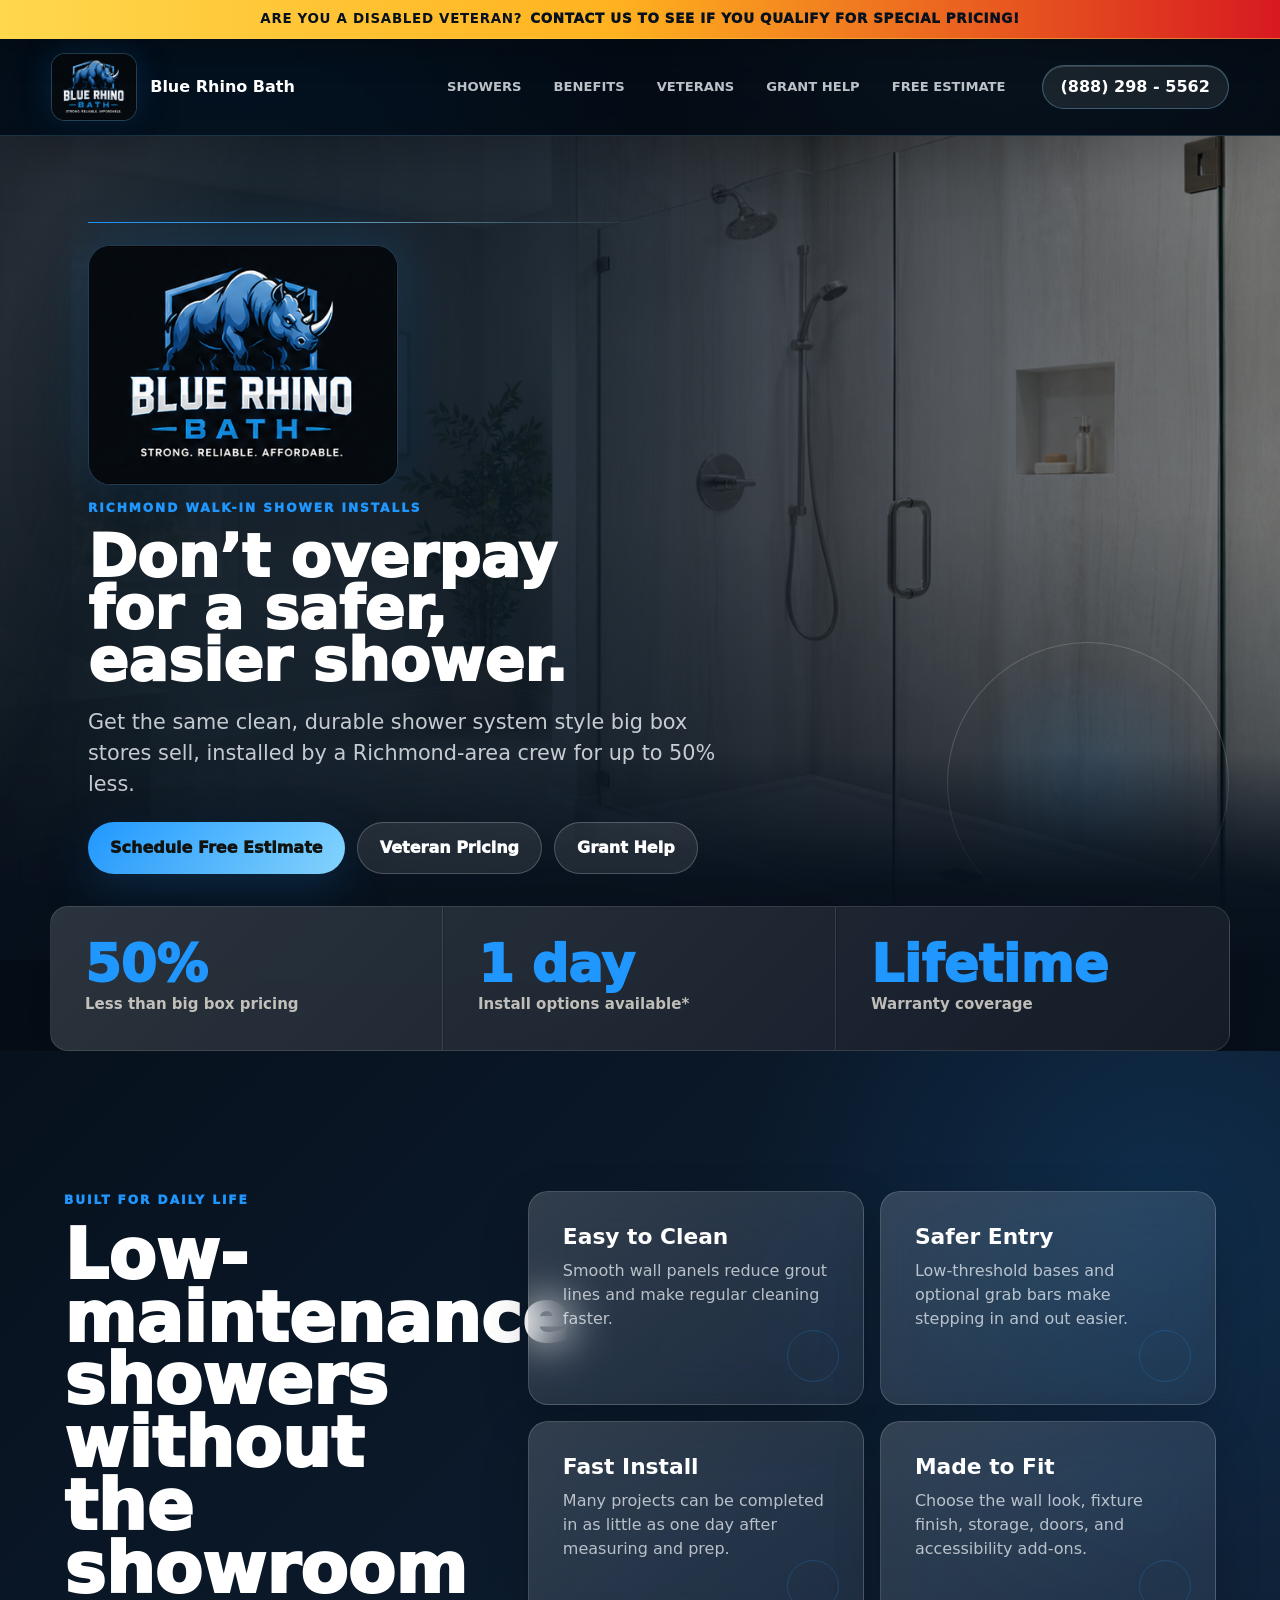
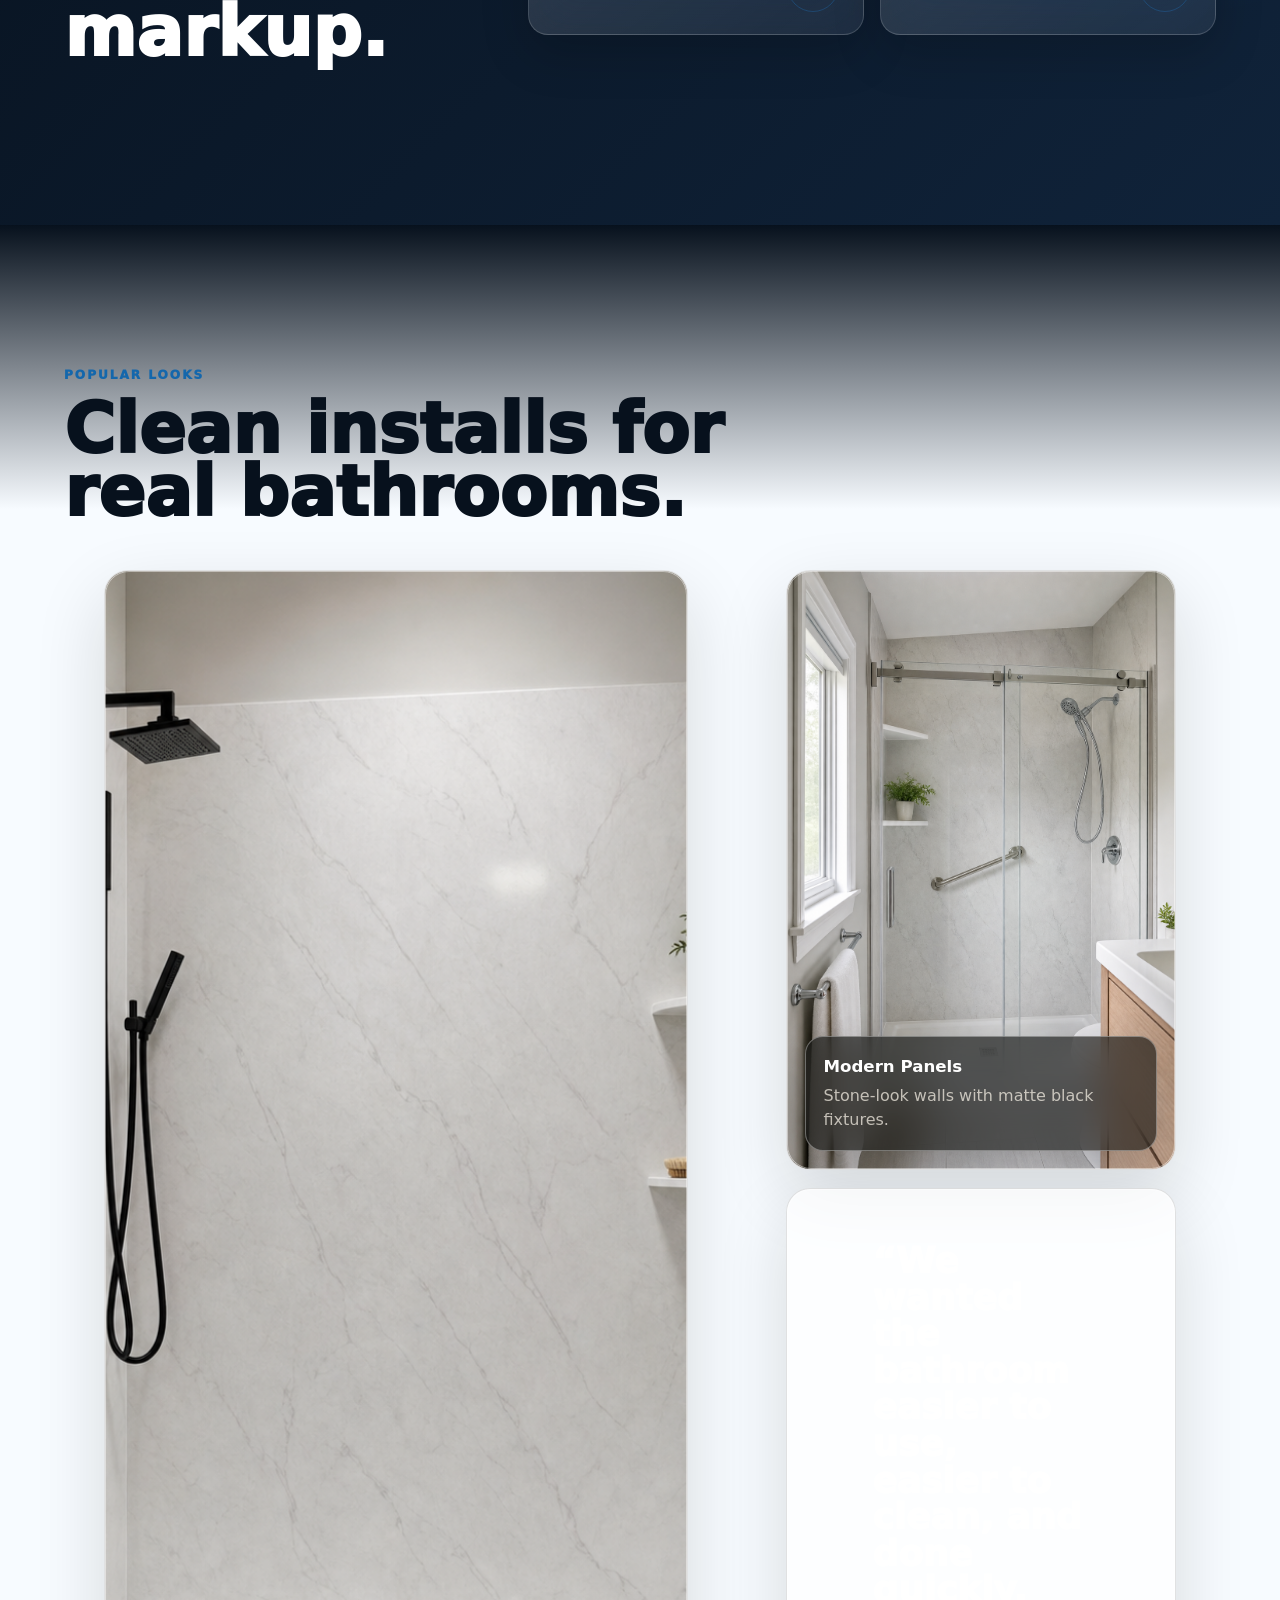
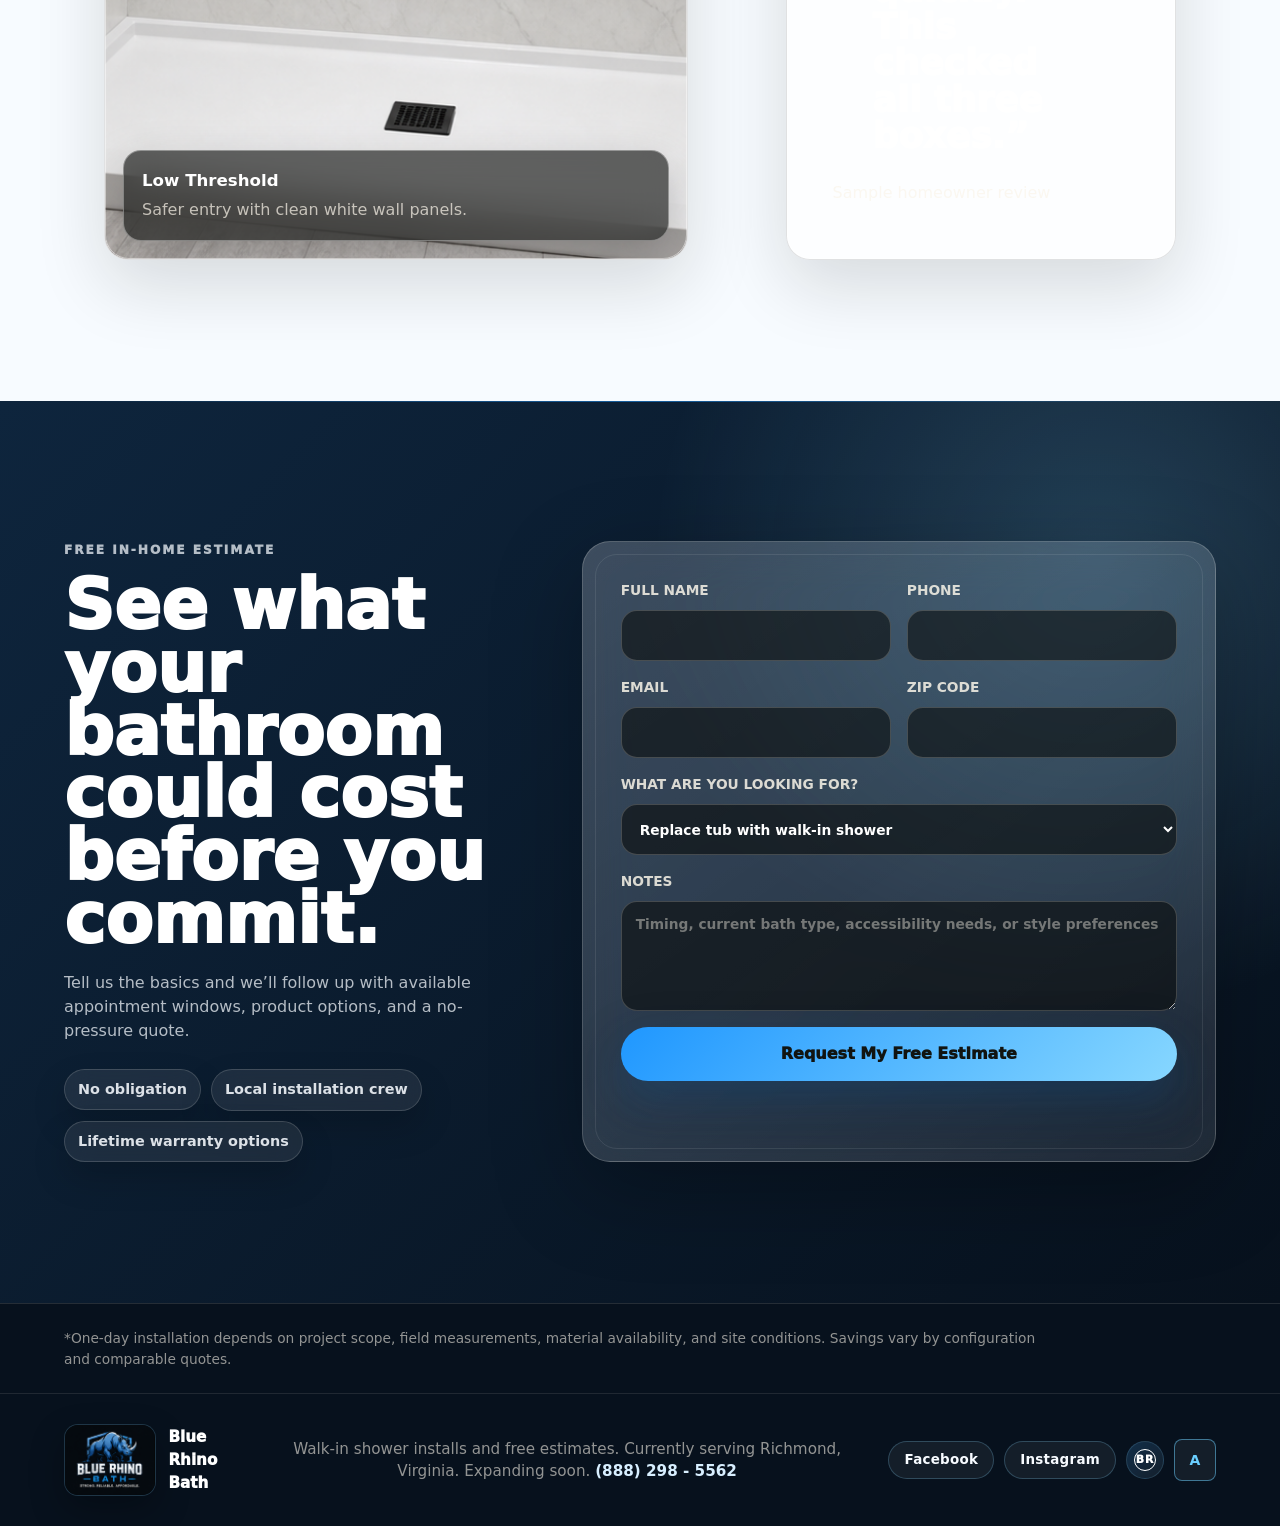
==== index.html @ 41530c02 "Add separate Blue Rhino admin portal entry" ====
<!doctype html>
<html lang="en">
  <head>
    <meta charset="utf-8">
    <meta name="viewport" content="width=device-width, initial-scale=1">
    <title>Richmond VA Walk-In Shower Installs | Blue Rhino Bath</title>
    <meta
      name="description"
      content="Blue Rhino Bath provides walk-in shower installation in Richmond, Virginia with easy-clean acrylic systems, safer entry options, and free in-home estimates."
    >
    <link rel="canonical" href="https://bluerhinobath.com/">
    <meta property="og:site_name" content="Blue Rhino Bath">
    <meta property="og:type" content="website">
    <meta property="og:url" content="https://bluerhinobath.com/">
    <meta property="og:title" content="Richmond VA Walk-In Shower Installs | Blue Rhino Bath">
    <meta property="og:description" content="Walk-in shower installs without the big box markup. Currently serving Richmond, Virginia. Expanding soon.">
    <meta property="og:image" content="https://bluerhinobath.com/assets/social-share.png">
    <meta property="og:image:width" content="1200">
    <meta property="og:image:height" content="630">
    <meta name="twitter:card" content="summary_large_image">
    <meta name="twitter:title" content="Richmond VA Walk-In Shower Installs | Blue Rhino Bath">
    <meta name="twitter:description" content="Walk-in shower installs without the big box markup. Currently serving Richmond, Virginia. Expanding soon.">
    <meta name="twitter:image" content="https://bluerhinobath.com/assets/social-share.png">
    <link rel="image_src" href="https://bluerhinobath.com/assets/social-share.png">
    <link rel="icon" href="assets/blue-rhino-icon-transparent.png" type="image/png">
    <link rel="stylesheet" href="styles.css?v=20260709-2">
    <script type="application/ld+json">
      {
        "@context": "https://schema.org",
        "@type": "HomeAndConstructionBusiness",
        "@id": "https://bluerhinobath.com/#business",
        "name": "Blue Rhino Bath",
        "url": "https://bluerhinobath.com/",
        "image": "https://bluerhinobath.com/assets/social-share.png",
        "logo": "https://bluerhinobath.com/assets/blue-rhino-logo-dark.png",
        "telephone": "+1-888-298-5562",
        "email": "robert@bluerhinobath.com",
        "description": "Walk-in shower installation and acrylic shower remodeling in Richmond, Virginia.",
        "areaServed": [
          {
            "@type": "City",
            "name": "Richmond",
            "addressRegion": "VA",
            "addressCountry": "US"
          },
          {
            "@type": "State",
            "name": "Virginia",
            "addressCountry": "US"
          }
        ],
        "serviceType": [
          "Walk-in shower installation",
          "Acrylic shower replacement",
          "Tub-to-shower conversion",
          "Bathroom accessibility upgrades"
        ],
        "sameAs": [
          "https://www.facebook.com/bluerhinobath",
          "https://www.instagram.com/bluerhinobath/"
        ]
      }
    </script>
  </head>
  <body>
    <div class="top-ticker" aria-label="Veteran special pricing notice">
      <a href="veterans.html">
        <strong>Are you a disabled veteran?</strong> <span>Contact us to see if you qualify for special pricing!</span>
      </a>
    </div>

    <header class="site-header">
      <a class="brand" href="#top" aria-label="Blue Rhino Bath home">
        <img class="brand-logo" src="assets/blue-rhino-logo-dark.png" alt="">
        <span>Blue Rhino Bath</span>
      </a>
      <nav class="main-nav" aria-label="Primary navigation">
        <a href="#work">Showers</a>
        <a href="#benefits">Benefits</a>
        <a href="veterans.html">Veterans</a>
        <a href="assistance.html">Grant Help</a>
        <a href="#estimate">Free Estimate</a>
      </nav>
      <a class="header-phone" href="tel:+18882985562">(888) 298 - 5562</a>
    </header>

    <main id="top">
      <section class="hero" aria-label="Walk-in shower installation">
        <img
          class="hero-image"
          src="assets/hero-shower.png"
          alt="Bright bathroom with a newly installed walk-in shower"
        >
        <div class="hero-overlay"></div>
        <div class="hero-sheen" aria-hidden="true"></div>
        <div class="hero-content">
          <img class="hero-logo" src="assets/blue-rhino-logo-dark.png" alt="Blue Rhino Bath">
          <p class="eyebrow hero-kicker">Richmond walk-in shower installs</p>
          <h1 class="hero-title">Don’t overpay for a safer, easier shower.</h1>
          <p class="hero-copy hero-text">
            Get the same clean, durable shower system style big box stores sell, installed by a Richmond-area crew for up to 50% less.
          </p>
          <div class="hero-actions hero-ctas">
            <a class="button primary" href="#estimate">Schedule Free Estimate</a>
            <a class="button secondary" href="veterans.html">Veteran Pricing</a>
            <a class="button secondary" href="assistance.html">Grant Help</a>
          </div>
        </div>
      </section>

      <section class="proof-band" aria-label="Key offer">
        <div class="proof-item reveal">
          <span class="proof-value">50%</span>
          <span class="proof-label">Less than big box pricing</span>
        </div>
        <div class="proof-item reveal">
          <span class="proof-value">1 day</span>
          <span class="proof-label">Install options available*</span>
        </div>
        <div class="proof-item reveal">
          <span class="proof-value">Lifetime</span>
          <span class="proof-label">Warranty coverage</span>
        </div>
      </section>

      <section class="section split" id="benefits">
        <div class="reveal">
          <p class="eyebrow">Built for daily life</p>
          <h2>Low-maintenance showers without the showroom markup.</h2>
        </div>
        <div class="benefit-grid" aria-label="Benefits">
          <article class="reveal">
            <h3>Easy to Clean</h3>
            <p>Smooth wall panels reduce grout lines and make regular cleaning faster.</p>
          </article>
          <article class="reveal">
            <h3>Safer Entry</h3>
            <p>Low-threshold bases and optional grab bars make stepping in and out easier.</p>
          </article>
          <article class="reveal">
            <h3>Fast Install</h3>
            <p>Many projects can be completed in as little as one day after measuring and prep.</p>
          </article>
          <article class="reveal">
            <h3>Made to Fit</h3>
            <p>Choose the wall look, fixture finish, storage, doors, and accessibility add-ons.</p>
          </article>
        </div>
      </section>

      <section class="section" id="work">
        <div class="section-heading reveal">
          <p class="eyebrow">Popular looks</p>
          <h2>Clean installs for real bathrooms.</h2>
        </div>
        <div class="gallery">
          <figure class="reveal">
            <img src="assets/gallery-low-threshold.png" alt="Walk-in shower with low threshold and grab bar">
            <figcaption>
              <strong>Low Threshold</strong>
              Safer entry with clean white wall panels.
            </figcaption>
          </figure>
          <figure class="reveal">
            <img src="assets/gallery-modern-panels.png" alt="Modern walk-in shower with black fixtures and shelves">
            <figcaption>
              <strong>Modern Panels</strong>
              Stone-look walls with matte black fixtures.
            </figcaption>
          </figure>
          <figure class="quote-panel reveal">
            <blockquote>
              “We wanted the bathroom easier to use, easier to clean, and done quickly. This checked all three boxes.”
            </blockquote>
            <cite>Sample homeowner review</cite>
          </figure>
        </div>
      </section>

      <section class="estimate-section" id="estimate">
        <div class="estimate-copy reveal">
          <p class="eyebrow">Free in-home estimate</p>
          <h2>See what your bathroom could cost before you commit.</h2>
          <p>
            Tell us the basics and we’ll follow up with available appointment windows, product options, and a no-pressure quote.
          </p>
          <ul class="check-list">
            <li>No obligation</li>
            <li>Local installation crew</li>
            <li>Lifetime warranty options</li>
          </ul>
        </div>

        <form class="estimate-form reveal" id="estimate-form" action="https://formsubmit.co/robert@bluerhinobath.com" method="POST">
          <input type="hidden" name="_subject" value="Blue Rhino Bath general estimate lead">
          <input type="hidden" name="_template" value="table">
          <input type="hidden" name="_captcha" value="false">
          <input type="hidden" name="_next" value="https://bluerhinobath.com/thanks.html">
          <input type="text" name="_honey" tabindex="-1" autocomplete="off" class="honeypot">
          <input type="hidden" name="Lead source" value="Homepage estimate form">
          <label>
            Full name
            <input name="name" autocomplete="name" required>
          </label>
          <label>
            Phone
            <input name="phone" type="tel" autocomplete="tel" required>
          </label>
          <label>
            Email
            <input name="email" type="email" autocomplete="email" required>
          </label>
          <label>
            ZIP code
            <input name="zip" inputmode="numeric" autocomplete="postal-code" required>
          </label>
          <label class="full">
            What are you looking for?
            <select name="project">
              <option>Replace tub with walk-in shower</option>
              <option>Replace existing shower</option>
              <option>Accessibility upgrade</option>
              <option>Not sure yet</option>
            </select>
          </label>
          <label class="full">
            Notes
            <textarea name="notes" rows="4" placeholder="Timing, current bath type, accessibility needs, or style preferences"></textarea>
          </label>
          <button class="button primary full" type="submit">Request My Free Estimate</button>
          <p class="form-status" id="form-status" role="status" aria-live="polite"></p>
        </form>
      </section>

      <section class="fine-print">
        <p>
          *One-day installation depends on project scope, field measurements, material availability, and site conditions.
          Savings vary by configuration and comparable quotes.
        </p>
      </section>
    </main>

    <footer class="site-footer">
      <span class="footer-brand">
        <img class="footer-logo" src="assets/blue-rhino-logo-dark.png" alt="">
        Blue Rhino Bath
      </span>
      <span class="footer-details">Walk-in shower installs and free estimates. Currently serving Richmond, Virginia. Expanding soon. <a href="tel:+18882985562">(888) 298 - 5562</a></span>
      <span class="footer-social">
        <a href="https://www.facebook.com/bluerhinobath" target="_blank" rel="noopener">Facebook</a>
        <a href="https://www.instagram.com/bluerhinobath/" target="_blank" rel="noopener">Instagram</a>
        <a class="rep-portal-link" href="https://crm.bluerhinobath.com" aria-label="Sales rep portal">
          <span aria-hidden="true">BR</span>
        </a>
        <a class="admin-portal-link" href="https://crm.bluerhinobath.com/?view=admin" aria-label="Admin dashboard" title="Admin dashboard">A</a>
      </span>
    </footer>

    <script src="script.js"></script>
  </body>
</html>
---- styles.css ----
:root {
  --ink: #0a1a2b;
  --ink-dark: #07111d;
  --muted: #587086;
  --muted-dark: #587086;
  --paper: #f7fbff;
  --obsidian: #07111d;
  --graphite: #10233a;
  --glass: rgba(255, 255, 255, 0.08);
  --glass-strong: rgba(255, 255, 255, 0.14);
  --line: rgba(255, 255, 255, 0.16);
  --line-dark: rgba(18, 19, 17, 0.12);
  --chrome: #d8d1bf;
  --steel: #9fb4c5;
  --acid: #1f97ff;
  --aqua: #87d7ff;
  --shadow: 0 28px 90px rgba(0, 0, 0, 0.28);
  --shadow-hover: 0 36px 110px rgba(0, 0, 0, 0.42);
  --ease: cubic-bezier(0.22, 1, 0.36, 1);
}

* {
  box-sizing: border-box;
}

html {
  scroll-behavior: smooth;
}

body {
  margin: 0;
  background:
    radial-gradient(circle at 18% 6%, rgba(31, 151, 255, 0.26), transparent 29rem),
    radial-gradient(circle at 78% 0%, rgba(135, 215, 255, 0.14), transparent 23rem),
    linear-gradient(135deg, #050b13 0%, #07111d 44%, #10233a 100%);
  color: #f7fbff;
  font-family: Inter, ui-sans-serif, system-ui, -apple-system, BlinkMacSystemFont, "Segoe UI", sans-serif;
  line-height: 1.5;
}

body::before {
  position: fixed;
  inset: 0;
  z-index: -1;
  background-image:
    linear-gradient(rgba(135, 215, 255, 0.055) 1px, transparent 1px),
    linear-gradient(90deg, rgba(135, 215, 255, 0.055) 1px, transparent 1px);
  background-size: 72px 72px;
  content: "";
  mask-image: linear-gradient(180deg, rgba(0, 0, 0, 0.85), transparent 82%);
  pointer-events: none;
}

img {
  display: block;
  max-width: 100%;
}

a {
  color: inherit;
  text-decoration: none;
}

.top-ticker {
  position: relative;
  z-index: 30;
  overflow: hidden;
  border-bottom: 1px solid rgba(255, 216, 77, 0.42);
  background:
    linear-gradient(90deg, #ffd84d 0%, #ffb21f 48%, #d71920 100%);
  color: #07111d;
  font-size: 0.84rem;
  font-weight: 950;
  letter-spacing: 0.05em;
  text-transform: uppercase;
  box-shadow: 0 10px 34px rgba(0, 0, 0, 0.24);
}

.top-ticker a {
  display: flex;
  min-height: 38px;
  align-items: center;
  justify-content: center;
  gap: 8px;
  padding-inline: 24px;
  text-align: center;
}

.top-ticker strong,
.top-ticker span {
  white-space: normal;
}

.top-ticker a > span:not(:first-of-type) {
  display: none;
}

.site-header {
  position: sticky;
  top: 0;
  z-index: 20;
  display: grid;
  grid-template-columns: 1fr auto auto;
  align-items: center;
  gap: 24px;
  min-height: 76px;
  padding: 14px clamp(18px, 4vw, 58px);
  border-bottom: 1px solid rgba(135, 215, 255, 0.18);
  background: rgba(5, 11, 19, 0.74);
  box-shadow: 0 18px 60px rgba(0, 0, 0, 0.26);
  backdrop-filter: blur(22px) saturate(1.35);
  animation: slide-down 780ms var(--ease) both;
}

.brand,
.main-nav,
.header-phone,
.hero-actions,
.proof-band,
.check-list,
.site-footer {
  display: flex;
  align-items: center;
}

.brand {
  gap: 13px;
  color: #fff;
  font-weight: 900;
  letter-spacing: 0;
  transition: transform 260ms var(--ease), color 260ms var(--ease);
}

.brand:hover {
  color: var(--acid);
  transform: translateY(-2px);
}

.brand-logo {
  width: 86px;
  height: 68px;
  object-fit: contain;
  padding: 0;
  border: 1px solid rgba(135, 215, 255, 0.24);
  border-radius: 14px;
  background: #07111d;
  box-shadow: 0 18px 42px rgba(0, 0, 0, 0.3), 0 0 32px rgba(31, 151, 255, 0.18);
  transition: transform 320ms var(--ease), border-color 320ms var(--ease), box-shadow 320ms var(--ease);
}

.brand:hover .brand-logo {
  border-color: rgba(31, 151, 255, 0.74);
  box-shadow: 0 0 38px rgba(31, 151, 255, 0.28), 0 18px 42px rgba(0, 0, 0, 0.3);
  transform: translateY(-1px) scale(1.04);
}

.main-nav {
  gap: 8px;
  color: rgba(247, 251, 255, 0.76);
  font-size: 0.82rem;
  font-weight: 850;
  text-transform: uppercase;
}

.main-nav a {
  position: relative;
  padding: 10px 12px;
  border-radius: 999px;
  transition: color 240ms var(--ease), background 240ms var(--ease);
}

.main-nav a::after {
  position: absolute;
  right: 12px;
  bottom: 6px;
  left: 12px;
  height: 1px;
  background: linear-gradient(90deg, var(--acid), var(--aqua));
  content: "";
  transform: scaleX(0);
  transform-origin: right;
  transition: transform 280ms var(--ease);
}

.main-nav a:hover {
  background: rgba(31, 151, 255, 0.14);
  color: #fff;
}

.main-nav a:hover::after {
  transform: scaleX(1);
  transform-origin: left;
}

.header-phone {
  min-height: 44px;
  justify-content: center;
  padding: 0 18px;
  border: 1px solid rgba(135, 215, 255, 0.32);
  border-radius: 999px;
  background: rgba(255, 255, 255, 0.08);
  color: #fff;
  font-weight: 900;
  box-shadow: inset 0 1px 0 rgba(255, 255, 255, 0.15);
  transition: border-color 260ms var(--ease), box-shadow 260ms var(--ease), transform 260ms var(--ease);
}

.header-phone:hover {
  border-color: rgba(31, 151, 255, 0.78);
  box-shadow: 0 0 40px rgba(31, 151, 255, 0.16), inset 0 1px 0 rgba(255, 255, 255, 0.2);
  transform: translateY(-3px);
}

.hero {
  position: relative;
  min-height: calc(100vh - 76px);
  isolation: isolate;
  overflow: hidden;
}

.hero::before {
  position: absolute;
  inset: auto clamp(18px, 4vw, 58px) 36px auto;
  z-index: 1;
  width: min(22vw, 280px);
  aspect-ratio: 1;
  border: 1px solid rgba(248, 243, 232, 0.18);
  border-radius: 50%;
  background: radial-gradient(circle, rgba(31, 151, 255, 0.12), transparent 62%);
  content: "";
  animation: slow-spin 18s linear infinite;
  pointer-events: none;
}

.hero::after {
  position: absolute;
  right: 0;
  bottom: -1px;
  left: 0;
  z-index: 1;
  height: 210px;
  background: linear-gradient(180deg, transparent, rgba(7, 17, 29, 0.92) 64%, #07111d);
  content: "";
  pointer-events: none;
}

.hero-image,
.hero-overlay {
  position: absolute;
  inset: 0;
  width: 100%;
  height: 100%;
}

.hero-image {
  object-fit: cover;
  object-position: 58% center;
  z-index: -3;
  filter: saturate(0.94) contrast(1.08) brightness(0.84);
  transform: scale(1.08);
  animation: hero-drift 1600ms var(--ease) both;
}

.hero-overlay {
  z-index: -2;
  background:
    linear-gradient(90deg, rgba(5, 11, 19, 0.96) 0%, rgba(7, 17, 29, 0.82) 46%, rgba(7, 17, 29, 0.28) 100%),
    linear-gradient(0deg, rgba(7, 17, 29, 0.72), rgba(7, 17, 29, 0.08) 54%);
}

.hero-sheen {
  position: absolute;
  inset: 0;
  z-index: -1;
  background:
    linear-gradient(112deg, transparent 0%, rgba(255, 255, 255, 0.16) 32%, transparent 44%),
    linear-gradient(90deg, transparent, rgba(135, 215, 255, 0.12), transparent);
  opacity: 0.55;
  transform: translateX(-34%);
  animation: hero-sheen 5.8s ease-in-out 900ms infinite;
  pointer-events: none;
}

.hero-content {
  position: relative;
  z-index: 2;
  display: flex;
  flex-direction: column;
  justify-content: center;
  width: min(820px, 100%);
  min-height: calc(100vh - 76px);
  padding: clamp(48px, 6vw, 82px) clamp(20px, 7vw, 88px);
  color: #fff;
}

.hero-logo {
  width: min(310px, 72vw);
  margin-bottom: 14px;
  padding: 0;
  border: 1px solid rgba(135, 215, 255, 0.22);
  border-radius: 22px;
  background: #07111d;
  box-shadow: 0 26px 70px rgba(0, 0, 0, 0.34), 0 0 56px rgba(31, 151, 255, 0.22);
  animation: rise-in 900ms var(--ease) both;
}

.hero-content::before {
  width: min(100%, 560px);
  height: 1px;
  margin-bottom: 22px;
  background: linear-gradient(90deg, var(--acid), rgba(135, 215, 255, 0.64), transparent);
  content: "";
  animation: line-draw 980ms var(--ease) 160ms both;
}

.hero-kicker,
.hero-title,
.hero-text,
.hero-ctas {
  animation: rise-in 900ms var(--ease) both;
}

.hero-title {
  animation-delay: 90ms;
}

.hero-text {
  animation-delay: 190ms;
}

.hero-ctas {
  animation-delay: 290ms;
}

.eyebrow {
  margin: 0 0 14px;
  color: var(--acid);
  font-size: 0.76rem;
  font-weight: 950;
  letter-spacing: 0.16em;
  text-transform: uppercase;
}

h1,
h2,
h3,
p,
figure,
blockquote {
  margin-top: 0;
}

h1 {
  max-width: 790px;
  margin-bottom: 20px;
  font-size: clamp(2.42rem, 4.6vw, 4.45rem);
  font-weight: 950;
  line-height: 0.88;
  letter-spacing: 0;
  text-wrap: balance;
}

h2 {
  margin-bottom: 20px;
  font-size: clamp(2.4rem, 5.4vw, 5.9rem);
  font-weight: 930;
  line-height: 0.91;
  letter-spacing: 0;
  text-wrap: balance;
}

h3 {
  margin-bottom: 10px;
  font-size: clamp(1.12rem, 1.7vw, 1.45rem);
  line-height: 1.05;
}

.hero-copy {
  max-width: 640px;
  margin-bottom: 22px;
  color: rgba(247, 251, 255, 0.78);
  font-size: clamp(1.08rem, 1.7vw, 1.3rem);
}

.hero-actions {
  flex-wrap: wrap;
  gap: 12px;
}

.button {
  position: relative;
  overflow: hidden;
  display: inline-flex;
  min-height: 52px;
  align-items: center;
  justify-content: center;
  padding: 0 22px;
  border: 0;
  border-radius: 999px;
  cursor: pointer;
  font: inherit;
  font-weight: 950;
  isolation: isolate;
  transition: transform 280ms var(--ease), box-shadow 280ms var(--ease), background 280ms var(--ease), border-color 280ms var(--ease);
}

.button::after {
  position: absolute;
  inset: -50% -24%;
  z-index: -1;
  background: linear-gradient(110deg, transparent 30%, rgba(255, 255, 255, 0.42), transparent 64%);
  content: "";
  transform: translateX(-100%) rotate(8deg);
  transition: transform 650ms var(--ease);
}

.button:hover {
  transform: translateY(-4px);
}

.button:hover::after {
  transform: translateX(96%) rotate(8deg);
}

.button.primary {
  background: linear-gradient(135deg, var(--acid), var(--aqua));
  color: #111411;
  box-shadow: 0 18px 42px rgba(31, 151, 255, 0.18), 0 18px 52px rgba(0, 0, 0, 0.3);
}

.button.primary:hover {
  box-shadow: 0 0 54px rgba(31, 151, 255, 0.3), 0 26px 72px rgba(0, 0, 0, 0.42);
}

.button.secondary {
  border: 1px solid rgba(247, 251, 255, 0.22);
  background: rgba(255, 255, 255, 0.09);
  color: #fff;
  backdrop-filter: blur(18px);
}

.button.secondary:hover {
  border-color: rgba(31, 151, 255, 0.46);
  background: rgba(31, 151, 255, 0.16);
}

.proof-band {
  position: relative;
  display: grid;
  grid-template-columns: repeat(3, minmax(0, 1fr));
  gap: 1px;
  width: min(1180px, calc(100% - 40px));
  margin: -54px auto 0;
  padding: 0;
  border: 1px solid rgba(255, 255, 255, 0.14);
  border-radius: 18px;
  background:
    linear-gradient(135deg, rgba(255, 255, 255, 0.12), rgba(255, 255, 255, 0.02)),
    rgba(7, 17, 29, 0.92);
  color: #fff;
  box-shadow: var(--shadow);
  backdrop-filter: blur(22px) saturate(1.25);
  overflow: hidden;
}

.proof-band::before {
  position: absolute;
  inset: 0;
  background: linear-gradient(90deg, transparent, rgba(255, 255, 255, 0.18), transparent);
  content: "";
  transform: translateX(-100%);
  animation: proof-glint 7.2s ease-in-out 1.6s infinite;
  pointer-events: none;
}

.proof-item {
  position: relative;
  display: grid;
  gap: 6px;
  min-width: 0;
  padding: clamp(22px, 4vw, 34px);
  background: rgba(255, 255, 255, 0.03);
  transition: background 260ms var(--ease), transform 260ms var(--ease);
}

.proof-item:not(:last-child) {
  border-right: 1px solid rgba(255, 255, 255, 0.12);
}

.proof-item:hover {
  background: rgba(31, 151, 255, 0.08);
  transform: translateY(-3px);
}

.proof-value {
  color: var(--acid);
  font-size: clamp(2rem, 4vw, 4.3rem);
  font-weight: 950;
  line-height: 0.9;
}

.proof-label {
  color: rgba(248, 243, 232, 0.74);
  font-size: 0.94rem;
  font-weight: 850;
}

.section {
  position: relative;
  padding: clamp(82px, 11vw, 144px) clamp(20px, 5vw, 72px);
}

.split {
  display: grid;
  grid-template-columns: minmax(280px, 0.72fr) minmax(360px, 1.28fr);
  gap: clamp(34px, 6vw, 96px);
  align-items: start;
}

#benefits {
  background:
    radial-gradient(circle at 90% 20%, rgba(31, 151, 255, 0.13), transparent 26rem),
    linear-gradient(135deg, #07111d, #10233a);
  color: #fff;
}

#benefits > .reveal:first-child {
  position: sticky;
  top: 116px;
}

.benefit-grid {
  display: grid;
  grid-template-columns: repeat(2, minmax(0, 1fr));
  gap: 16px;
}

.benefit-grid article {
  position: relative;
  overflow: hidden;
  min-height: 214px;
  padding: clamp(24px, 3vw, 34px);
  border: 1px solid var(--line);
  border-radius: 20px;
  background:
    linear-gradient(145deg, rgba(255, 255, 255, 0.13), rgba(255, 255, 255, 0.03)),
    rgba(255, 255, 255, 0.045);
  box-shadow: 0 18px 48px rgba(0, 0, 0, 0.18);
  backdrop-filter: blur(22px) saturate(1.18);
  transition: transform 340ms var(--ease), box-shadow 340ms var(--ease), border-color 340ms var(--ease), background 340ms var(--ease);
}

.benefit-grid article::before {
  position: absolute;
  inset: auto 24px 22px auto;
  width: 50px;
  height: 50px;
  border: 1px solid rgba(31, 151, 255, 0.36);
  border-radius: 50%;
  content: "";
  opacity: 0.62;
  transition: transform 340ms var(--ease), opacity 340ms var(--ease);
}

.benefit-grid article::after {
  position: absolute;
  inset: 0;
  background: linear-gradient(130deg, rgba(31, 151, 255, 0.16), transparent 42%);
  content: "";
  opacity: 0;
  transition: opacity 340ms var(--ease);
  pointer-events: none;
}

.benefit-grid article:hover {
  border-color: rgba(31, 151, 255, 0.46);
  background:
    linear-gradient(145deg, rgba(255, 255, 255, 0.17), rgba(255, 255, 255, 0.05)),
    rgba(255, 255, 255, 0.07);
  box-shadow: var(--shadow-hover);
  transform: translateY(-10px) rotateX(2deg);
}

.benefit-grid article:hover::before {
  opacity: 1;
  transform: scale(1.22);
}

.benefit-grid article:hover::after {
  opacity: 1;
}

.benefit-grid article h3,
.benefit-grid article p {
  position: relative;
  z-index: 1;
}

.benefit-grid p,
.quote-panel cite,
.fine-print,
.site-footer {
  color: var(--muted);
}

#benefits .benefit-grid p {
  color: rgba(247, 251, 255, 0.7);
}

#work {
  background:
    linear-gradient(180deg, #07111d, #f7fbff 16%, #f7fbff 100%);
  color: var(--ink-dark);
}

#work .eyebrow {
  color: #1467ac;
}

.section-heading {
  max-width: 980px;
  margin-bottom: clamp(26px, 4vw, 46px);
}

.gallery {
  display: grid;
  grid-template-columns: 1.1fr 0.78fr;
  grid-auto-rows: minmax(260px, auto);
  gap: 18px;
}

.gallery figure {
  position: relative;
  overflow: hidden;
  min-height: 100%;
  border: 1px solid rgba(18, 19, 17, 0.12);
  border-radius: 24px;
  background: rgba(255, 255, 255, 0.72);
  box-shadow: 0 26px 70px rgba(18, 19, 17, 0.14);
  transition: transform 360ms var(--ease), box-shadow 360ms var(--ease), border-color 360ms var(--ease);
}

.gallery figure:first-child {
  grid-row: span 2;
}

.gallery figure::after {
  position: absolute;
  inset: 0;
  border: 1px solid rgba(255, 255, 255, 0.46);
  border-radius: inherit;
  content: "";
  pointer-events: none;
}

.gallery figure:hover {
  border-color: rgba(18, 19, 17, 0.28);
  box-shadow: 0 34px 96px rgba(18, 19, 17, 0.22);
  transform: translateY(-12px);
}

.gallery img {
  width: 100%;
  height: 100%;
  min-height: 340px;
  object-fit: cover;
  transition: transform 760ms var(--ease), filter 760ms var(--ease);
}

.gallery figure:first-child img {
  min-height: 700px;
}

.gallery figure:hover img {
  filter: saturate(1.06) contrast(1.04);
  transform: scale(1.06);
}

figcaption {
  position: absolute;
  right: 18px;
  bottom: 18px;
  left: 18px;
  padding: 18px;
  border: 1px solid rgba(255, 255, 255, 0.34);
  border-radius: 18px;
  background: rgba(9, 10, 9, 0.62);
  color: rgba(248, 243, 232, 0.72);
  box-shadow: 0 18px 48px rgba(0, 0, 0, 0.24);
  backdrop-filter: blur(18px) saturate(1.18);
}

figcaption strong {
  display: block;
  margin-bottom: 4px;
  color: #fff;
  font-size: 1.04rem;
}

.quote-panel {
  display: flex;
  min-height: 100%;
  flex-direction: column;
  justify-content: center;
  padding: clamp(28px, 4vw, 46px);
  background:
    radial-gradient(circle at 16% 18%, rgba(31, 151, 255, 0.18), transparent 18rem),
    linear-gradient(140deg, #10233a, #07111d);
  color: #fff;
}

.quote-panel blockquote {
  margin-bottom: 26px;
  font-size: clamp(1.65rem, 2.8vw, 2.55rem);
  font-weight: 930;
  line-height: 1.02;
}

.quote-panel cite {
  font-style: normal;
  color: rgba(248, 243, 232, 0.64);
}

.estimate-section {
  position: relative;
  overflow: hidden;
  display: grid;
  grid-template-columns: minmax(290px, 0.82fr) minmax(340px, 1.18fr);
  gap: clamp(32px, 6vw, 88px);
  padding: clamp(86px, 11vw, 150px) clamp(20px, 5vw, 72px);
  background:
    radial-gradient(circle at 86% 18%, rgba(135, 215, 255, 0.2), transparent 28rem),
    linear-gradient(135deg, #0e253d, #07111d);
  color: #fff;
}

.landing-hero {
  position: relative;
  display: grid;
  grid-template-columns: minmax(300px, 0.94fr) minmax(340px, 1.06fr);
  gap: clamp(28px, 5vw, 72px);
  min-height: calc(100vh - 114px);
  align-items: center;
  padding: clamp(62px, 8vw, 110px) clamp(20px, 7vw, 88px);
  isolation: isolate;
  overflow: hidden;
}

.landing-hero::after {
  position: absolute;
  right: 0;
  bottom: -1px;
  left: 0;
  z-index: 1;
  height: 160px;
  background: linear-gradient(180deg, transparent, rgba(7, 17, 29, 0.94));
  content: "";
  pointer-events: none;
}

.landing-copy,
.landing-form {
  position: relative;
  z-index: 2;
}

.landing-copy {
  max-width: 740px;
}

.landing-copy .hero-logo {
  width: min(245px, 64vw);
}

.landing-copy h1 {
  font-size: clamp(2.1rem, 3.7vw, 3.45rem);
  line-height: 0.98;
}

.landing-copy p {
  max-width: 680px;
  color: rgba(247, 251, 255, 0.76);
  font-size: clamp(1.02rem, 1.4vw, 1.2rem);
}

.landing-copy p + p {
  margin-top: 14px;
}

.landing-form {
  align-self: center;
}

.estimate-copy p {
  color: rgba(247, 251, 255, 0.72);
}

.estimate-section::before {
  position: absolute;
  top: 0;
  right: clamp(20px, 5vw, 72px);
  left: clamp(20px, 5vw, 72px);
  height: 1px;
  background: linear-gradient(90deg, transparent, rgba(31, 151, 255, 0.52), transparent);
  content: "";
}

.estimate-copy {
  align-self: center;
}

.check-list {
  flex-wrap: wrap;
  gap: 10px;
  padding: 0;
  margin: 26px 0 0;
  list-style: none;
}

.check-list li {
  padding: 9px 13px;
  border: 1px solid rgba(248, 243, 232, 0.16);
  border-radius: 999px;
  background: rgba(255, 255, 255, 0.08);
  color: rgba(247, 251, 255, 0.88);
  font-size: 0.9rem;
  font-weight: 850;
  box-shadow: 0 16px 34px rgba(0, 0, 0, 0.18);
  backdrop-filter: blur(14px);
  transition: transform 260ms var(--ease), border-color 260ms var(--ease), background 260ms var(--ease);
}

.check-list li:hover {
  border-color: rgba(31, 151, 255, 0.44);
  background: rgba(31, 151, 255, 0.1);
  transform: translateY(-4px);
}

.estimate-form {
  position: relative;
  display: grid;
  grid-template-columns: repeat(2, minmax(0, 1fr));
  gap: 16px;
  padding: clamp(24px, 4vw, 38px);
  border: 1px solid rgba(248, 243, 232, 0.2);
  border-radius: 28px;
  background:
    linear-gradient(145deg, rgba(255, 255, 255, 0.16), rgba(255, 255, 255, 0.045)),
    rgba(255, 255, 255, 0.06);
  box-shadow: var(--shadow);
  backdrop-filter: blur(26px) saturate(1.2);
  transition: transform 340ms var(--ease), box-shadow 340ms var(--ease), border-color 340ms var(--ease);
}

.estimate-form::before {
  position: absolute;
  inset: 12px;
  border: 1px solid rgba(255, 255, 255, 0.09);
  border-radius: 22px;
  content: "";
  pointer-events: none;
}

.estimate-form:hover {
  border-color: rgba(31, 151, 255, 0.34);
  box-shadow: 0 0 58px rgba(31, 151, 255, 0.12), var(--shadow-hover);
  transform: translateY(-6px);
}

label {
  display: grid;
  gap: 8px;
  color: rgba(248, 243, 232, 0.86);
  font-size: 0.86rem;
  font-weight: 850;
  text-transform: uppercase;
}

.honeypot {
  position: absolute;
  left: -100vw;
  width: 1px;
  height: 1px;
  opacity: 0;
  pointer-events: none;
}

input,
select,
textarea {
  width: 100%;
  min-height: 50px;
  border: 1px solid rgba(248, 243, 232, 0.2);
  border-radius: 16px;
  padding: 12px 14px;
  background: rgba(8, 9, 8, 0.56);
  color: #fff;
  font: inherit;
  transition: border-color 220ms var(--ease), box-shadow 220ms var(--ease), transform 220ms var(--ease), background 220ms var(--ease);
}

textarea {
  resize: vertical;
}

input::placeholder,
textarea::placeholder {
  color: rgba(248, 243, 232, 0.42);
}

input:focus,
select:focus,
textarea:focus {
  outline: 3px solid rgba(31, 151, 255, 0.2);
  border-color: rgba(31, 151, 255, 0.7);
  background: rgba(8, 9, 8, 0.72);
  box-shadow: 0 0 36px rgba(31, 151, 255, 0.12);
  transform: translateY(-1px);
}

.full {
  grid-column: 1 / -1;
}

.form-status {
  grid-column: 1 / -1;
  min-height: 24px;
  margin: 0;
  color: var(--acid);
  font-weight: 850;
  transition: opacity 220ms var(--ease), transform 220ms var(--ease);
}

.form-status:not(:empty) {
  animation: status-pop 420ms var(--ease) both;
}

.form-note {
  margin: -2px 0 0;
  color: rgba(247, 251, 255, 0.62);
  font-size: 0.82rem;
  font-weight: 700;
  text-transform: none;
}

.thanks-section {
  display: flex;
  min-height: calc(100vh - 76px);
  flex-direction: column;
  justify-content: center;
  padding: clamp(72px, 10vw, 130px) clamp(20px, 7vw, 88px);
  background:
    radial-gradient(circle at 22% 18%, rgba(31, 151, 255, 0.2), transparent 28rem),
    linear-gradient(135deg, #07111d, #10233a);
  color: #fff;
}

.thanks-section p {
  max-width: 620px;
  color: rgba(247, 251, 255, 0.76);
  font-size: 1.15rem;
}

.fine-print {
  padding: 24px clamp(20px, 5vw, 72px);
  border-top: 1px solid rgba(248, 243, 232, 0.12);
  background: #07111d;
  color: rgba(248, 243, 232, 0.58);
  font-size: 0.86rem;
}

.fine-print p {
  max-width: 980px;
  margin-bottom: 0;
}

.site-footer {
  justify-content: space-between;
  gap: 18px;
  padding: 30px clamp(20px, 5vw, 72px);
  border-top: 1px solid rgba(248, 243, 232, 0.1);
  background: #07111d;
  color: rgba(248, 243, 232, 0.58);
  font-size: 0.95rem;
}

.site-footer span:first-child {
  color: #fff;
  font-weight: 950;
}

.footer-details {
  max-width: 720px;
  text-align: center;
}

.footer-details a {
  color: #d8efff;
  font-weight: 900;
  transition: color 220ms var(--ease);
}

.footer-details a:hover {
  color: var(--aqua);
}

.footer-brand {
  display: inline-flex;
  align-items: center;
  gap: 12px;
}

.footer-social {
  display: inline-flex;
  align-items: center;
  gap: 10px;
}

.footer-social a {
  display: inline-flex;
  min-height: 38px;
  align-items: center;
  justify-content: center;
  padding: 0 15px;
  border: 1px solid rgba(135, 215, 255, 0.24);
  border-radius: 999px;
  background: rgba(255, 255, 255, 0.055);
  color: #f7fbff;
  font-size: 0.84rem;
  font-weight: 900;
  letter-spacing: 0.02em;
  transition: transform 240ms var(--ease), border-color 240ms var(--ease), background 240ms var(--ease), color 240ms var(--ease);
}

.footer-social a:hover {
  border-color: rgba(135, 215, 255, 0.62);
  background: rgba(31, 151, 255, 0.16);
  color: var(--aqua);
  transform: translateY(-2px);
}

.footer-social .rep-portal-link {
  width: 38px;
  min-width: 38px;
  padding: 0;
  border-color: rgba(135, 215, 255, 0.16);
  background:
    linear-gradient(135deg, rgba(31, 151, 255, 0.16), rgba(135, 215, 255, 0.04)),
    rgba(255, 255, 255, 0.035);
  color: rgba(247, 251, 255, 0.62);
  font-size: 0.68rem;
  letter-spacing: 0.08em;
}

.footer-social .rep-portal-link:hover {
  border-color: rgba(135, 215, 255, 0.74);
  background: rgba(31, 151, 255, 0.2);
  color: #fff;
}

.footer-social .admin-portal-link {
  display: inline-grid;
  width: 42px;
  height: 42px;
  padding: 0;
  place-items: center;
  border-color: rgba(106, 207, 255, 0.5);
  border-radius: 8px;
  color: #6acfff;
  font-size: 14px;
  font-weight: 900;
}

.footer-social .admin-portal-link:hover {
  border-color: #fff;
  color: #fff;
}

.rep-portal-link span {
  display: inline-grid;
  width: 22px;
  height: 22px;
  place-items: center;
  border: 1px solid currentColor;
  border-radius: 50%;
}

.footer-logo {
  width: 118px;
  height: 72px;
  object-fit: contain;
  padding: 0;
  border: 1px solid rgba(135, 215, 255, 0.18);
  border-radius: 14px;
  background: #07111d;
  box-shadow: 0 14px 34px rgba(0, 0, 0, 0.28);
}

.reveal {
  opacity: 0;
  transform: translateY(34px) scale(0.985);
  transition: opacity 820ms var(--ease), transform 820ms var(--ease);
  transition-delay: var(--reveal-delay, 0ms);
}

.reveal.is-visible {
  opacity: 1;
  transform: translateY(0) scale(1);
}

@keyframes slide-down {
  from {
    opacity: 0;
    transform: translateY(-18px);
  }

  to {
    opacity: 1;
    transform: translateY(0);
  }
}

@keyframes rise-in {
  from {
    opacity: 0;
    transform: translateY(32px);
  }

  to {
    opacity: 1;
    transform: translateY(0);
  }
}

@keyframes hero-drift {
  from {
    filter: saturate(0.72) contrast(1.08) brightness(0.92);
    transform: scale(1.14);
  }

  to {
    filter: saturate(0.94) contrast(1.08) brightness(0.84);
    transform: scale(1.08);
  }
}

@keyframes hero-sheen {
  0%,
  42% {
    opacity: 0;
    transform: translateX(-42%);
  }

  58% {
    opacity: 0.6;
  }

  100% {
    opacity: 0;
    transform: translateX(52%);
  }
}

@keyframes line-draw {
  from {
    opacity: 0;
    transform: scaleX(0);
    transform-origin: left;
  }

  to {
    opacity: 1;
    transform: scaleX(1);
    transform-origin: left;
  }
}

@keyframes proof-glint {
  0%,
  34% {
    transform: translateX(-100%);
  }

  58%,
  100% {
    transform: translateX(100%);
  }
}

@keyframes slow-spin {
  to {
    transform: rotate(360deg);
  }
}

@keyframes status-pop {
  from {
    opacity: 0;
    transform: translateY(8px);
  }

  to {
    opacity: 1;
    transform: translateY(0);
  }
}

@media (max-width: 980px) {
  .site-header {
    grid-template-columns: 1fr auto;
  }

  .main-nav {
    display: none;
  }

  .split,
  .landing-hero,
  .estimate-section {
    grid-template-columns: 1fr;
  }

  #benefits > .reveal:first-child {
    position: static;
  }

  .gallery {
    grid-template-columns: 1fr;
  }

  .gallery figure:first-child {
    grid-row: auto;
  }

  .gallery figure:first-child img,
  .gallery img {
    min-height: 420px;
  }

  .site-footer {
    flex-wrap: wrap;
    justify-content: center;
    text-align: center;
  }

  .footer-brand {
    justify-content: center;
    width: 100%;
  }
}

@media (max-width: 680px) {
  .site-header {
    min-height: 68px;
    padding: 12px 16px;
  }

  .brand span:last-child {
    max-width: 132px;
    line-height: 1.08;
  }

  .header-phone {
    min-height: 40px;
    padding: 0 10px;
    font-size: 0.84rem;
  }

  .hero {
    min-height: 740px;
  }

  .hero::before {
    width: 150px;
    right: -48px;
    bottom: 82px;
  }

  .hero-content {
    min-height: 740px;
    padding-top: 64px;
    padding-bottom: 86px;
  }

  .hero-actions,
  .hero-actions .button {
    width: 100%;
  }

  .top-ticker {
    font-size: 0.74rem;
  }

  .top-ticker a {
    min-height: 34px;
    flex-wrap: wrap;
    gap: 4px 8px;
    padding: 8px 14px;
  }

  .landing-hero {
    padding-top: 54px;
  }

  .proof-band {
    grid-template-columns: 1fr;
    margin-top: -34px;
  }

  .proof-item:not(:last-child) {
    border-right: 0;
    border-bottom: 1px solid rgba(255, 255, 255, 0.12);
  }

  .benefit-grid,
  .estimate-form {
    grid-template-columns: 1fr;
  }

  .gallery figure:first-child img,
  .gallery img {
    min-height: 340px;
  }

  figcaption {
    right: 12px;
    bottom: 12px;
    left: 12px;
  }

  .footer-details,
  .footer-social {
    width: 100%;
    justify-content: center;
  }
}

@media (prefers-reduced-motion: reduce) {
  *,
  *::before,
  *::after {
    animation-duration: 1ms !important;
    animation-iteration-count: 1 !important;
    scroll-behavior: auto !important;
    transition-duration: 1ms !important;
  }

  .reveal {
    opacity: 1;
    transform: none;
  }
}
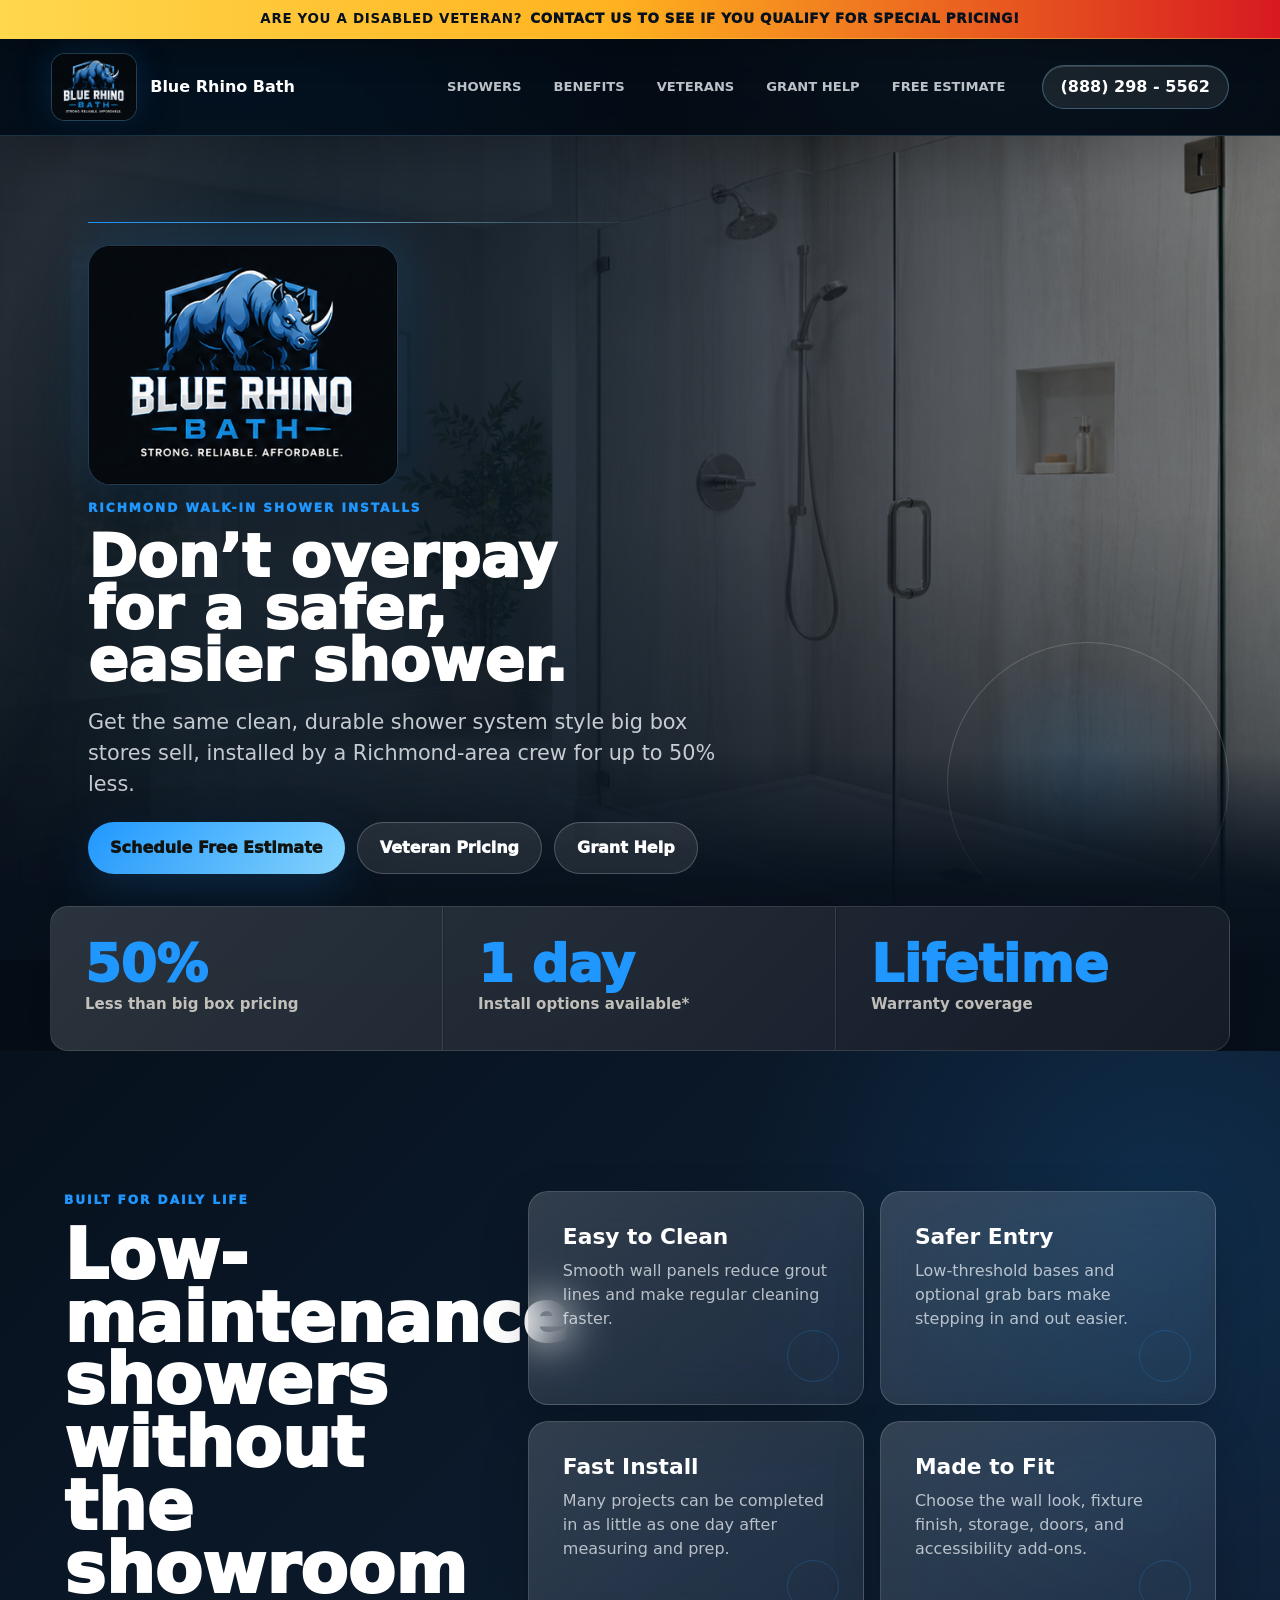
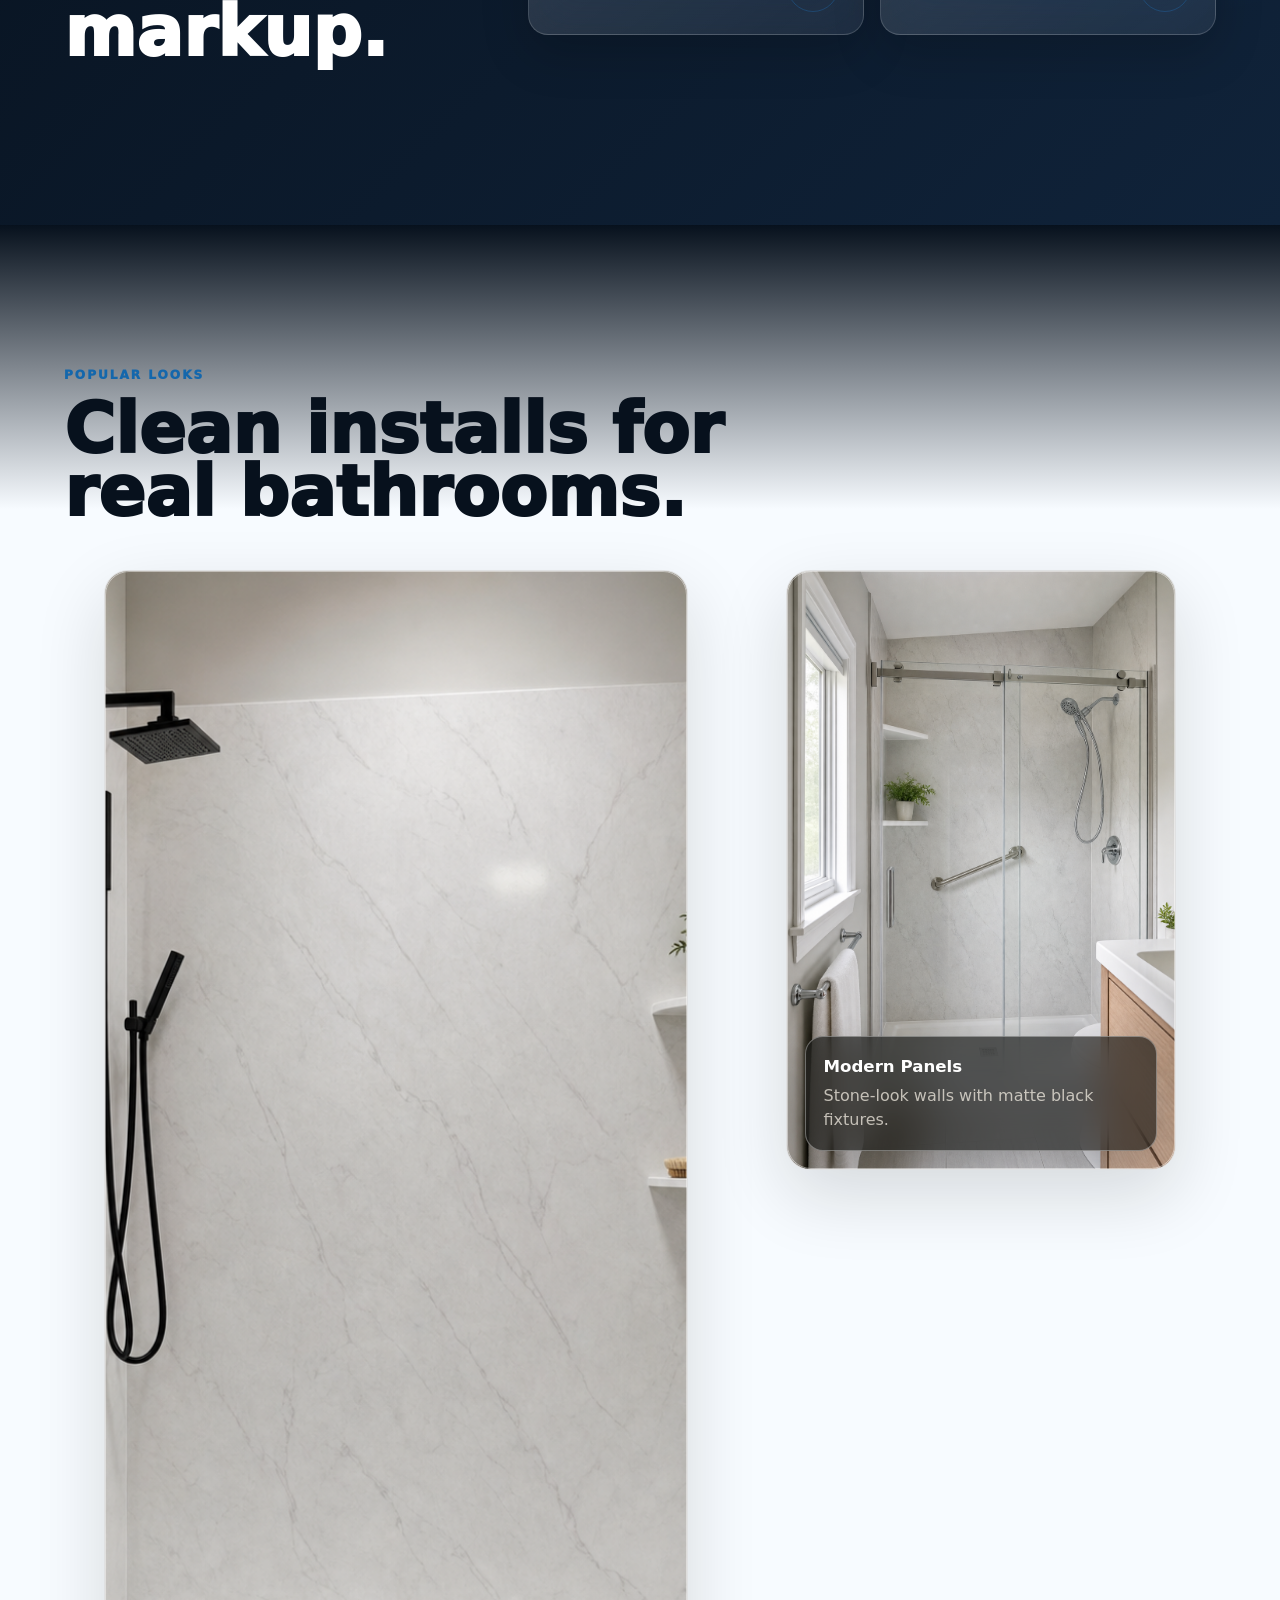
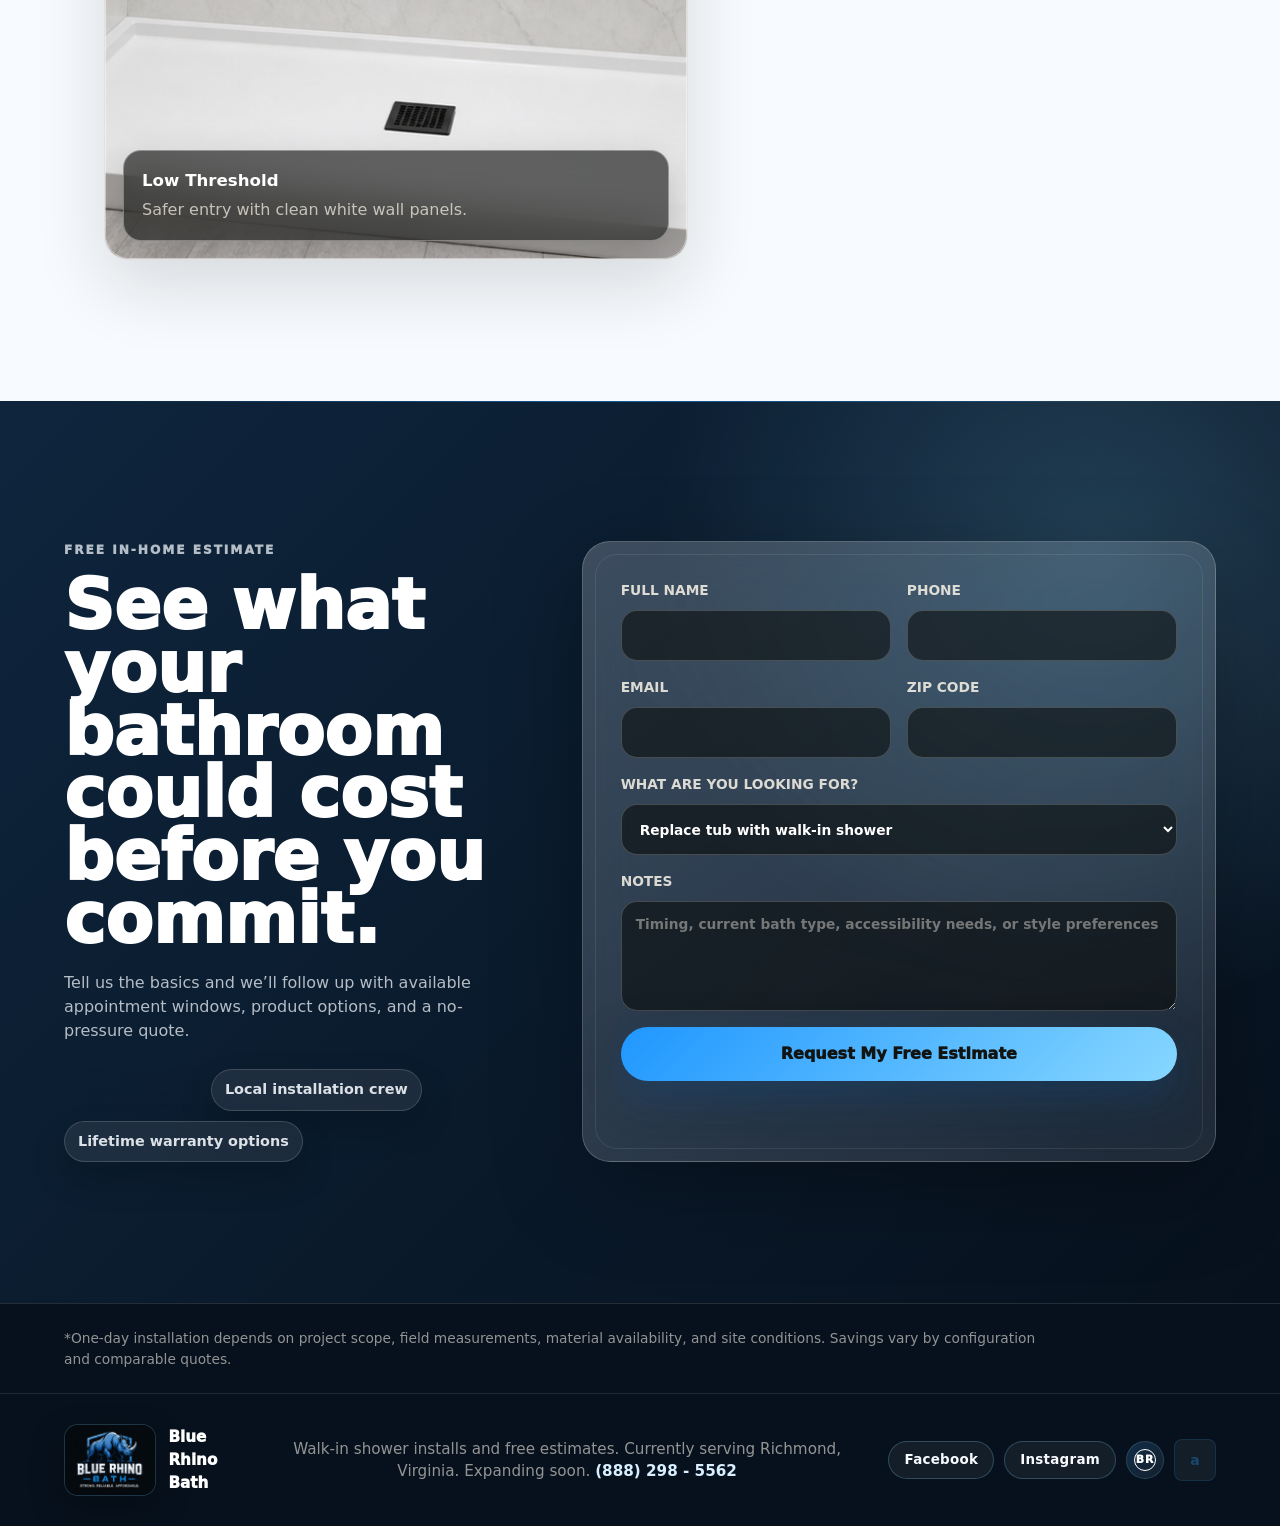
==== commit 3ca17980: "Refine admin portal footer link" ====
--- a/index.html
+++ b/index.html
@@ -252,7 +252,7 @@
         <a class="rep-portal-link" href="https://crm.bluerhinobath.com" aria-label="Sales rep portal">
           <span aria-hidden="true">BR</span>
         </a>
-        <a class="admin-portal-link" href="https://crm.bluerhinobath.com/?view=admin" aria-label="Admin dashboard" title="Admin dashboard">A</a>
+        <a class="admin-portal-link" href="https://crm.bluerhinobath.com/?view=admin" aria-label="Admin dashboard" title="Admin dashboard">a</a>
       </span>
     </footer>
 
--- a/styles.css
+++ b/styles.css
@@ -1064,9 +1064,9 @@
   height: 42px;
   padding: 0;
   place-items: center;
-  border-color: rgba(106, 207, 255, 0.5);
+  border-color: rgba(24, 72, 108, 0.48);
   border-radius: 8px;
-  color: #6acfff;
+  color: #18486c;
   font-size: 14px;
   font-weight: 900;
 }
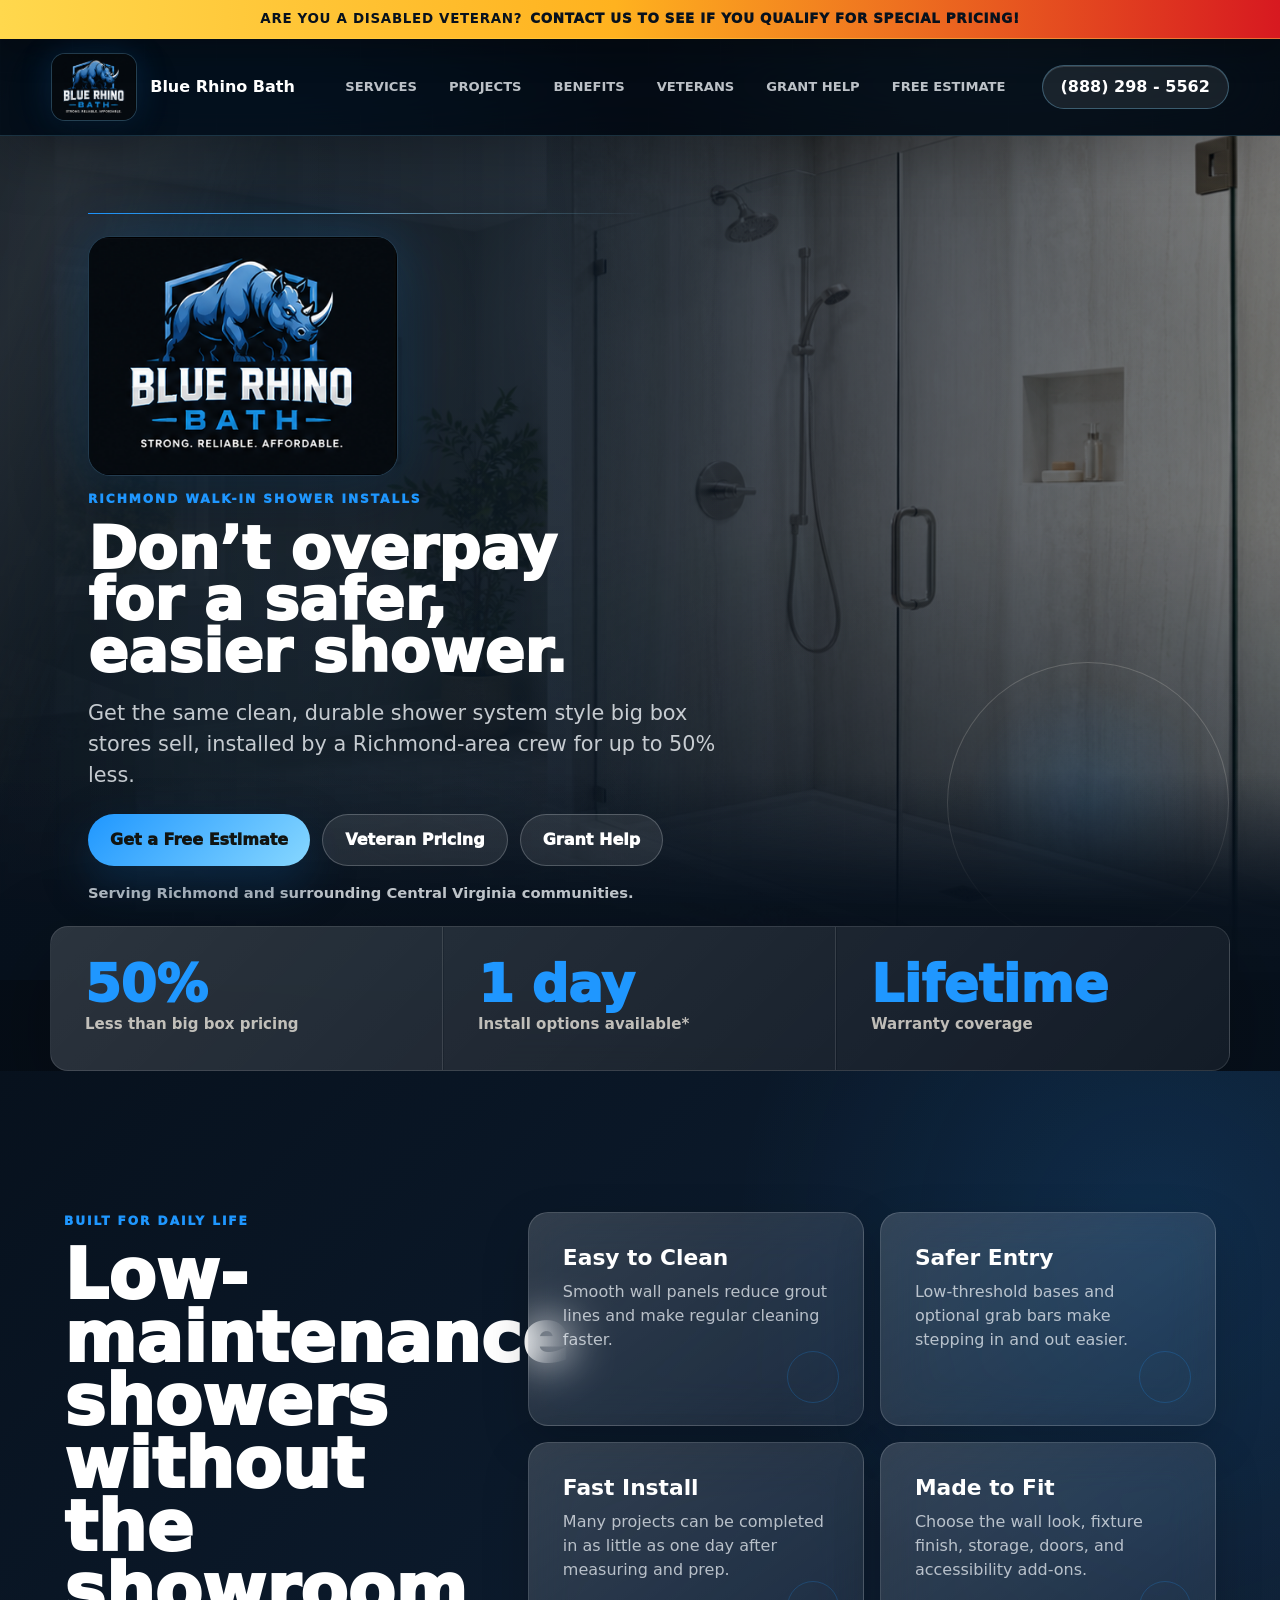
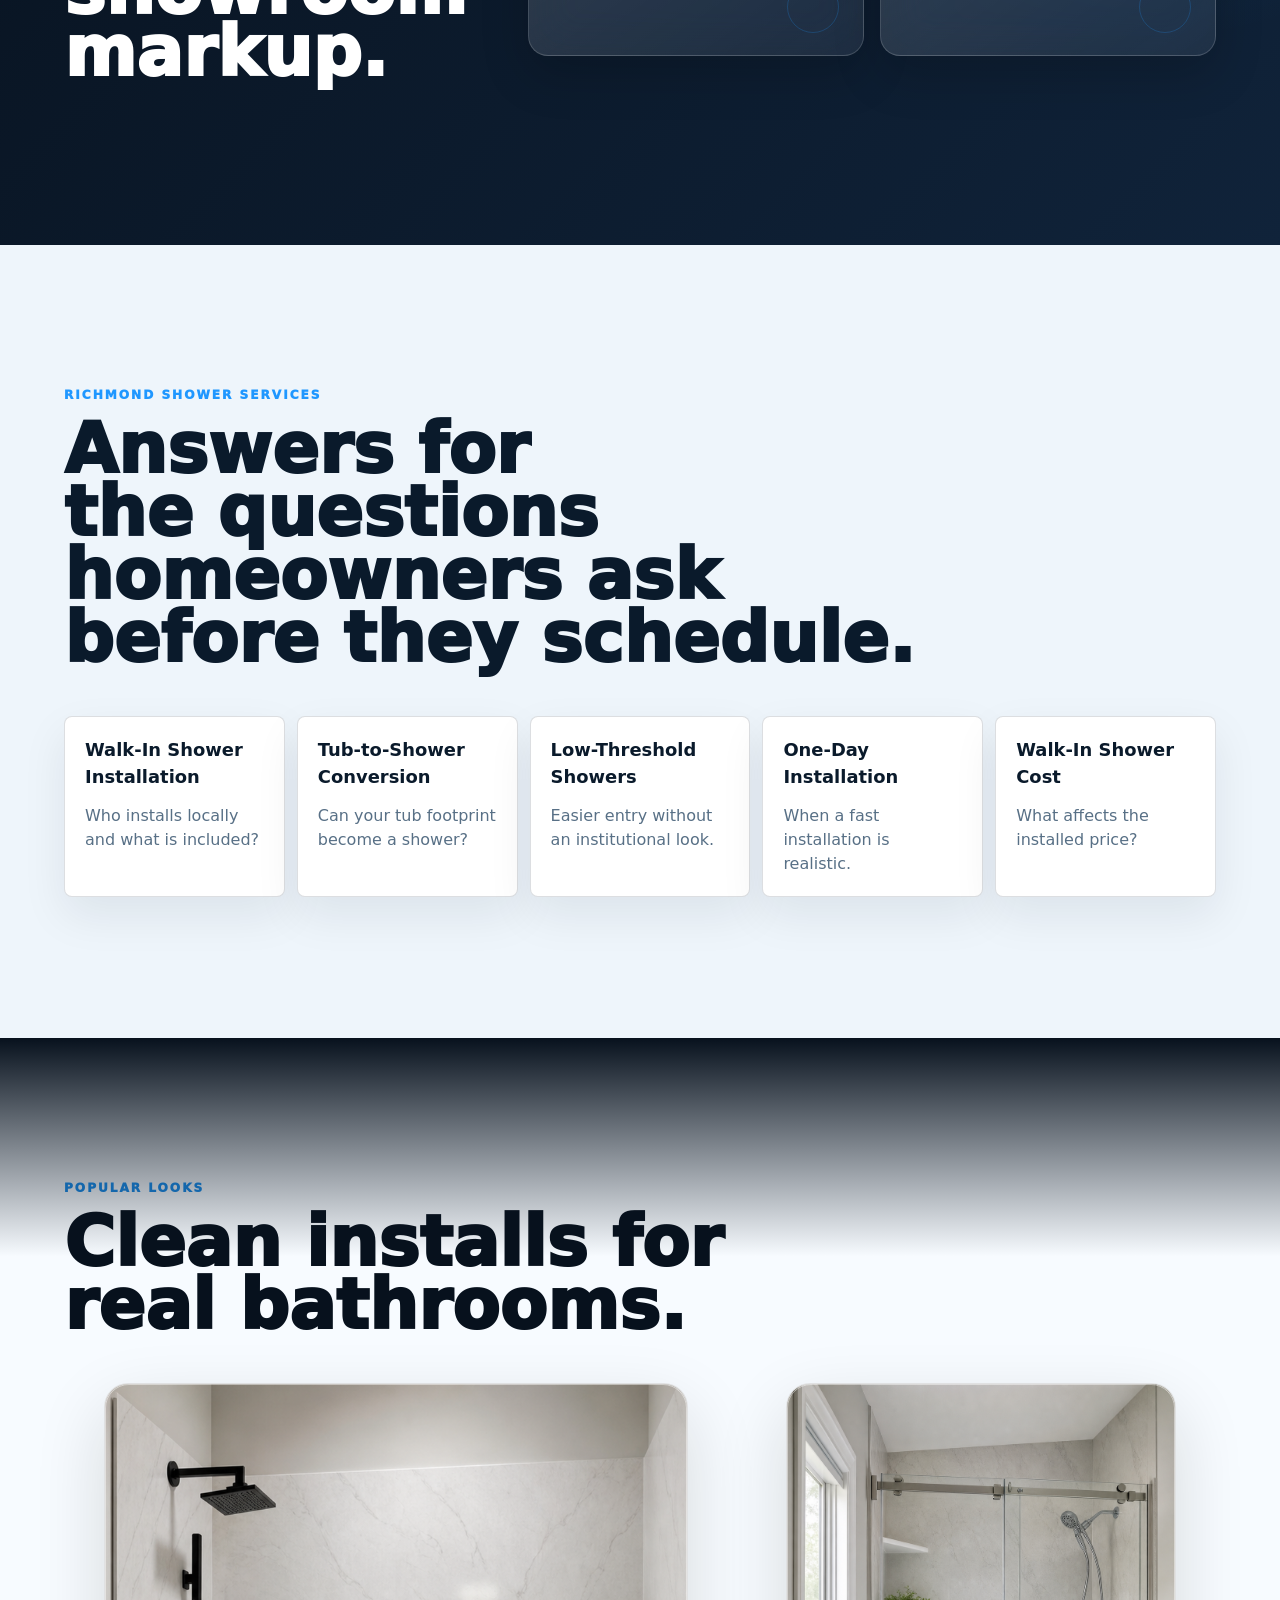
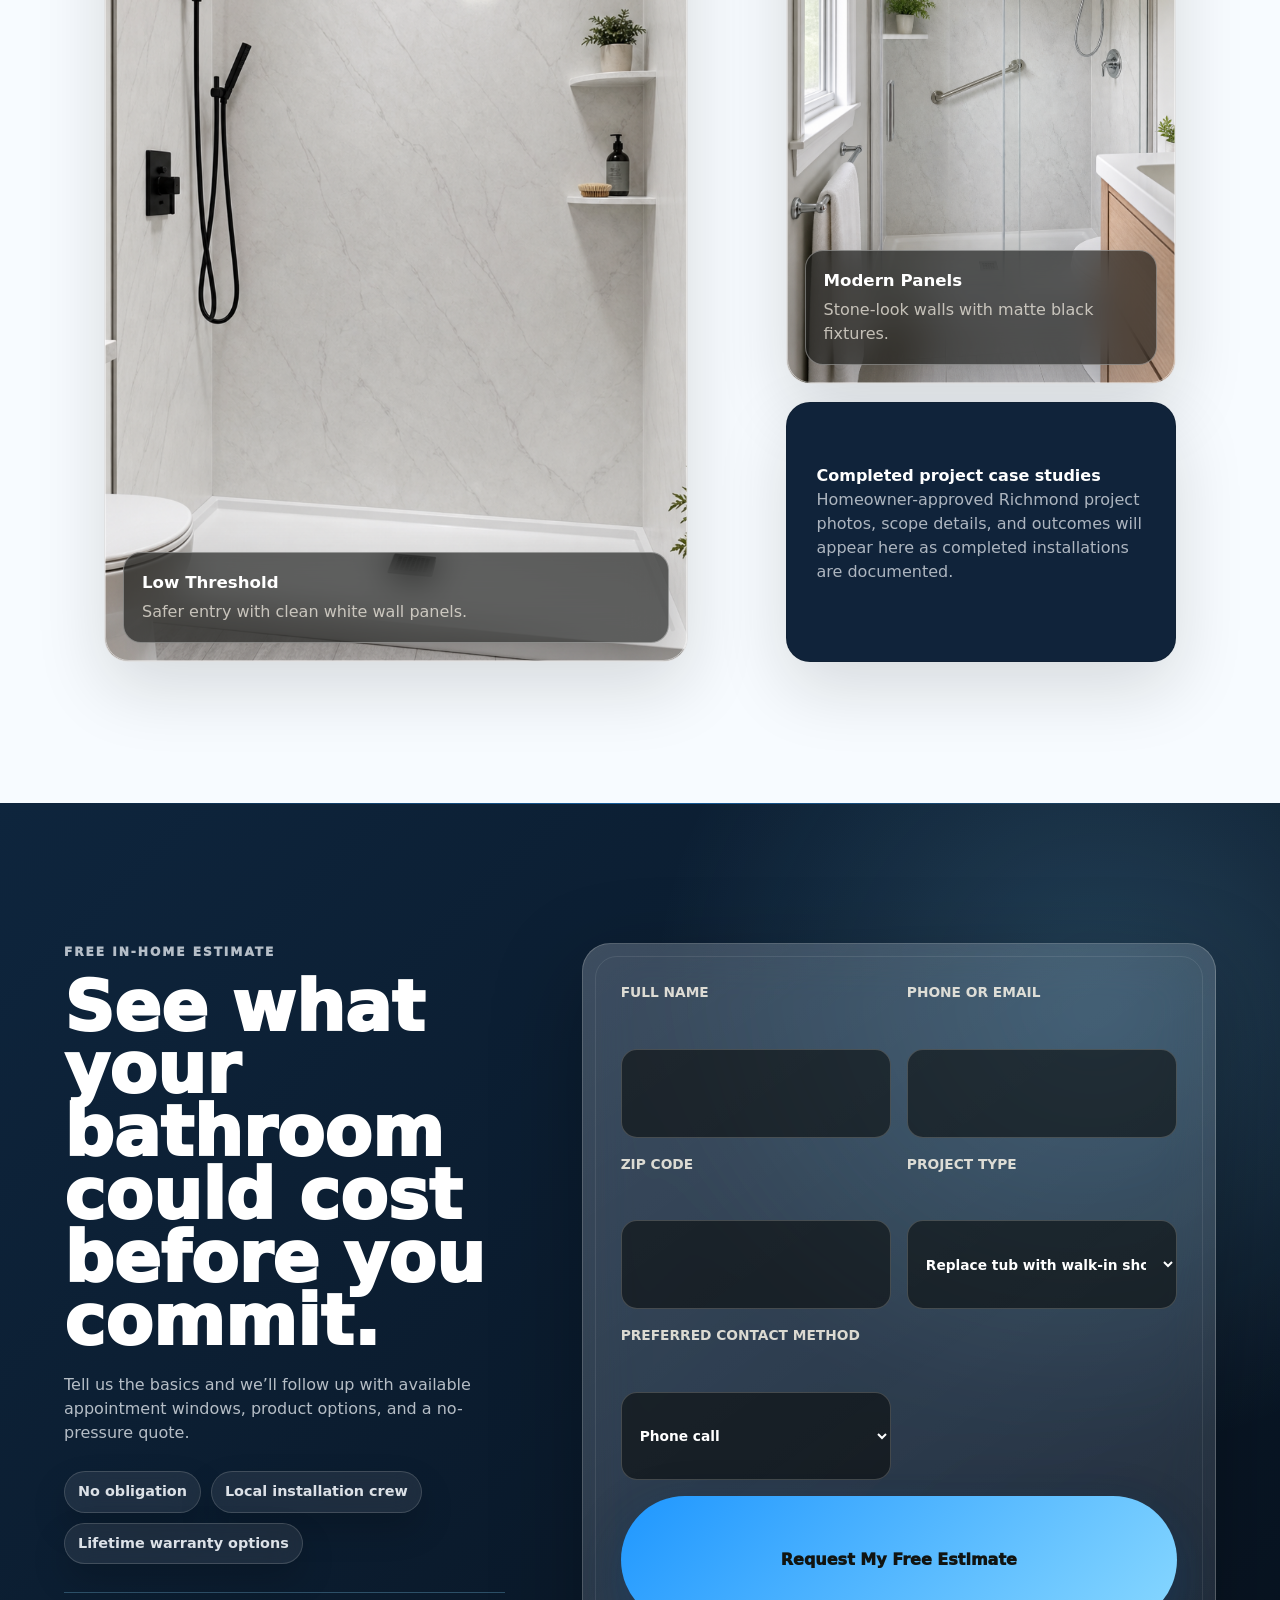
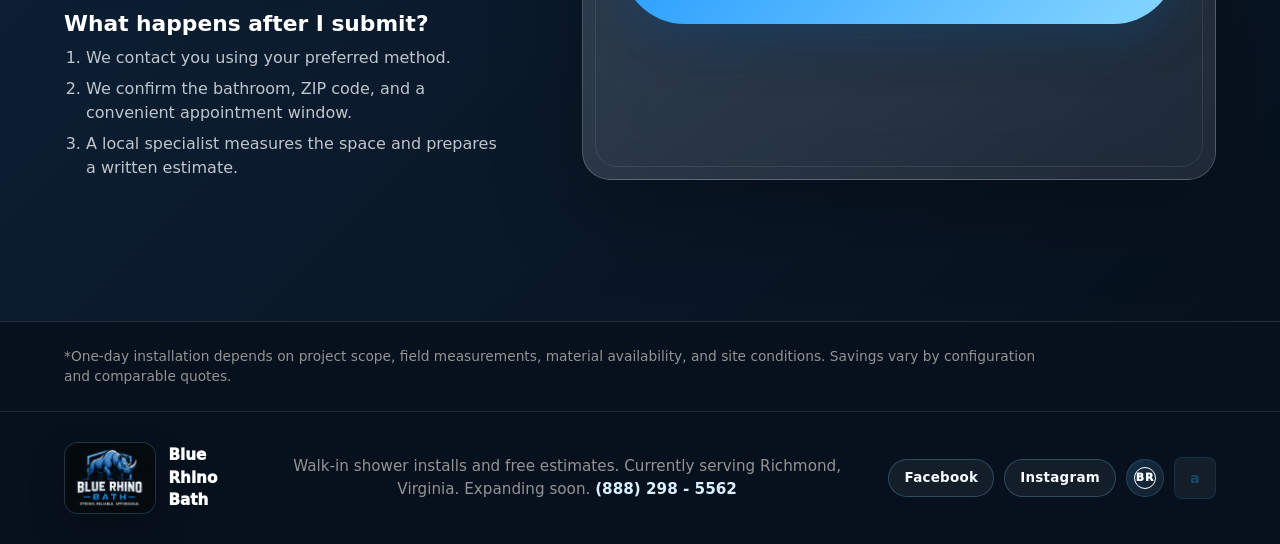
==== commit d85aa435: "Add Richmond service pages and shorter estimate flow" ====
--- a/index.html
+++ b/index.html
@@ -23,7 +23,7 @@
     <meta name="twitter:image" content="https://bluerhinobath.com/assets/social-share.png">
     <link rel="image_src" href="https://bluerhinobath.com/assets/social-share.png">
     <link rel="icon" href="assets/blue-rhino-icon-transparent.png" type="image/png">
-    <link rel="stylesheet" href="styles.css?v=20260709-2">
+    <link rel="stylesheet" href="styles.css?v=20261001-1">
     <script type="application/ld+json">
       {
         "@context": "https://schema.org",
@@ -75,7 +75,8 @@
         <span>Blue Rhino Bath</span>
       </a>
       <nav class="main-nav" aria-label="Primary navigation">
-        <a href="#work">Showers</a>
+        <a href="#services">Services</a>
+        <a href="#work">Projects</a>
         <a href="#benefits">Benefits</a>
         <a href="veterans.html">Veterans</a>
         <a href="assistance.html">Grant Help</a>
@@ -101,10 +102,12 @@
             Get the same clean, durable shower system style big box stores sell, installed by a Richmond-area crew for up to 50% less.
           </p>
           <div class="hero-actions hero-ctas">
-            <a class="button primary" href="#estimate">Schedule Free Estimate</a>
+            <a class="button primary" href="#estimate">Get a Free Estimate</a>
+            <a class="button secondary mobile-call-cta" href="tel:+18882985562">Call (888) 298-5562</a>
             <a class="button secondary" href="veterans.html">Veteran Pricing</a>
             <a class="button secondary" href="assistance.html">Grant Help</a>
           </div>
+          <p class="hero-service-area">Serving Richmond and surrounding Central Virginia communities.</p>
         </div>
       </section>
 
@@ -145,6 +148,20 @@
             <h3>Made to Fit</h3>
             <p>Choose the wall look, fixture finish, storage, doors, and accessibility add-ons.</p>
           </article>
+        </div>
+      </section>
+
+      <section class="section services-section" id="services">
+        <div class="section-heading reveal">
+          <p class="eyebrow">Richmond shower services</p>
+          <h2>Answers for the questions homeowners ask before they schedule.</h2>
+        </div>
+        <div class="service-link-grid">
+          <a class="service-link reveal" href="richmond-walk-in-shower-installation.html"><strong>Walk-In Shower Installation</strong><span>Who installs locally and what is included?</span></a>
+          <a class="service-link reveal" href="tub-to-shower-conversion-richmond.html"><strong>Tub-to-Shower Conversion</strong><span>Can your tub footprint become a shower?</span></a>
+          <a class="service-link reveal" href="low-threshold-showers-richmond.html"><strong>Low-Threshold Showers</strong><span>Easier entry without an institutional look.</span></a>
+          <a class="service-link reveal" href="one-day-shower-installation-richmond.html"><strong>One-Day Installation</strong><span>When a fast installation is realistic.</span></a>
+          <a class="service-link reveal" href="walk-in-shower-cost-richmond.html"><strong>Walk-In Shower Cost</strong><span>What affects the installed price?</span></a>
         </div>
       </section>
 
@@ -168,11 +185,11 @@
               Stone-look walls with matte black fixtures.
             </figcaption>
           </figure>
-          <figure class="quote-panel reveal">
-            <blockquote>
-              “We wanted the bathroom easier to use, easier to clean, and done quickly. This checked all three boxes.”
-            </blockquote>
-            <cite>Sample homeowner review</cite>
+          <figure class="project-placeholder reveal">
+            <div>
+              <strong>Completed project case studies</strong>
+              <p>Homeowner-approved Richmond project photos, scope details, and outcomes will appear here as completed installations are documented.</p>
+            </div>
           </figure>
         </div>
       </section>
@@ -189,6 +206,14 @@
             <li>Local installation crew</li>
             <li>Lifetime warranty options</li>
           </ul>
+          <div class="after-submit">
+            <h3>What happens after I submit?</h3>
+            <ol>
+              <li>We contact you using your preferred method.</li>
+              <li>We confirm the bathroom, ZIP code, and a convenient appointment window.</li>
+              <li>A local specialist measures the space and prepares a written estimate.</li>
+            </ol>
+          </div>
         </div>
 
         <form class="estimate-form reveal" id="estimate-form" action="https://formsubmit.co/robert@bluerhinobath.com" method="POST">
@@ -203,19 +228,15 @@
             <input name="name" autocomplete="name" required>
           </label>
           <label>
-            Phone
-            <input name="phone" type="tel" autocomplete="tel" required>
-          </label>
-          <label>
-            Email
-            <input name="email" type="email" autocomplete="email" required>
+            Phone or email
+            <input name="contact" required>
           </label>
           <label>
             ZIP code
             <input name="zip" inputmode="numeric" autocomplete="postal-code" required>
           </label>
-          <label class="full">
-            What are you looking for?
+          <label>
+            Project type
             <select name="project">
               <option>Replace tub with walk-in shower</option>
               <option>Replace existing shower</option>
@@ -223,9 +244,13 @@
               <option>Not sure yet</option>
             </select>
           </label>
-          <label class="full">
-            Notes
-            <textarea name="notes" rows="4" placeholder="Timing, current bath type, accessibility needs, or style preferences"></textarea>
+          <label>
+            Preferred contact method
+            <select name="preferred_contact" required>
+              <option>Phone call</option>
+              <option>Text message</option>
+              <option>Email</option>
+            </select>
           </label>
           <button class="button primary full" type="submit">Request My Free Estimate</button>
           <p class="form-status" id="form-status" role="status" aria-live="polite"></p>
--- a/styles.css
+++ b/styles.css
@@ -943,6 +943,183 @@
   text-transform: none;
 }
 
+.hero-service-area {
+  max-width: 680px;
+  margin: 16px 0 0;
+  color: rgba(247, 251, 255, 0.78);
+  font-size: 0.92rem;
+  font-weight: 800;
+}
+
+.mobile-call-cta {
+  display: none;
+}
+
+.services-section {
+  background: #eef5fb;
+  color: var(--ink);
+}
+
+.service-link-grid {
+  display: grid;
+  grid-template-columns: repeat(5, minmax(0, 1fr));
+  gap: 12px;
+}
+
+.service-link {
+  min-height: 170px;
+  padding: 20px;
+  border: 1px solid rgba(10, 26, 43, 0.14);
+  border-radius: 8px;
+  background: #fff;
+  box-shadow: 0 18px 45px rgba(10, 26, 43, 0.08);
+  transition: transform 240ms var(--ease), border-color 240ms var(--ease), box-shadow 240ms var(--ease);
+}
+
+.service-link:hover {
+  border-color: rgba(31, 151, 255, 0.7);
+  box-shadow: 0 22px 58px rgba(10, 26, 43, 0.14);
+  transform: translateY(-4px);
+}
+
+.service-link strong,
+.service-link span {
+  display: block;
+}
+
+.service-link strong {
+  margin-bottom: 14px;
+  font-size: 1.12rem;
+}
+
+.service-link span,
+.project-placeholder p {
+  color: var(--muted);
+}
+
+.project-placeholder {
+  display: grid;
+  min-height: 360px;
+  place-items: center;
+  padding: 30px;
+  border: 1px dashed rgba(135, 215, 255, 0.46);
+  background: rgba(7, 17, 29, 0.72);
+  color: #fff;
+}
+
+.gallery .project-placeholder {
+  background: #10233a;
+  color: #fff;
+}
+
+.gallery .project-placeholder::after {
+  display: none;
+}
+
+.project-placeholder p {
+  max-width: 420px;
+  color: rgba(247, 251, 255, 0.68);
+}
+
+.after-submit {
+  margin-top: 28px;
+  padding-top: 20px;
+  border-top: 1px solid rgba(135, 215, 255, 0.28);
+}
+
+.after-submit h3 {
+  margin: 0 0 10px;
+}
+
+.after-submit ol {
+  padding-left: 22px;
+  margin: 0;
+  color: rgba(247, 251, 255, 0.76);
+}
+
+.after-submit li + li {
+  margin-top: 7px;
+}
+
+.service-hero {
+  display: grid;
+  grid-template-columns: minmax(0, 1.05fr) minmax(360px, 0.95fr);
+  min-height: 660px;
+  background: #07111d;
+}
+
+.service-hero-copy {
+  align-self: center;
+  padding: clamp(64px, 9vw, 130px) clamp(20px, 7vw, 92px);
+}
+
+.service-hero h1 {
+  max-width: 760px;
+  margin: 14px 0 20px;
+  font-size: clamp(2.5rem, 5vw, 5.2rem);
+  line-height: 0.98;
+  letter-spacing: 0;
+}
+
+.service-hero-copy > p:not(.eyebrow):not(.hero-service-area) {
+  max-width: 680px;
+  color: rgba(247, 251, 255, 0.76);
+  font-size: clamp(1.05rem, 1.45vw, 1.25rem);
+}
+
+.service-hero > img {
+  width: 100%;
+  height: 100%;
+  min-height: 660px;
+  object-fit: cover;
+}
+
+.service-answer {
+  padding: clamp(76px, 9vw, 124px) clamp(20px, 7vw, 92px);
+  background: #f4f8fc;
+  color: var(--ink);
+}
+
+.service-answer h2 {
+  max-width: 840px;
+  margin: 8px 0 34px;
+  font-size: clamp(2rem, 3.4vw, 3.6rem);
+  line-height: 1.04;
+}
+
+.answer-grid {
+  display: grid;
+  grid-template-columns: repeat(3, minmax(0, 1fr));
+  gap: 28px;
+  padding-block: 28px;
+  border-top: 1px solid rgba(10, 26, 43, 0.15);
+  border-bottom: 1px solid rgba(10, 26, 43, 0.15);
+}
+
+.answer-grid article + article {
+  padding-left: 28px;
+  border-left: 1px solid rgba(10, 26, 43, 0.15);
+}
+
+.answer-grid h3 {
+  margin-top: 0;
+}
+
+.answer-grid p,
+.proof-note {
+  color: var(--muted);
+}
+
+.proof-note {
+  max-width: 940px;
+  margin-top: 30px;
+  font-size: 1.05rem;
+}
+
+.service-estimate {
+  border-top: 0;
+}
+
 .thanks-section {
   display: flex;
   min-height: calc(100vh - 76px);
@@ -1216,8 +1393,22 @@
 
   .split,
   .landing-hero,
-  .estimate-section {
+  .estimate-section,
+  .service-hero {
     grid-template-columns: 1fr;
+  }
+
+  .service-link-grid {
+    grid-template-columns: repeat(2, minmax(0, 1fr));
+  }
+
+  .service-hero {
+    min-height: 0;
+  }
+
+  .service-hero > img {
+    min-height: 420px;
+    max-height: 560px;
   }
 
   #benefits > .reveal:first-child {
@@ -1285,6 +1476,35 @@
   .hero-actions,
   .hero-actions .button {
     width: 100%;
+  }
+
+  .mobile-call-cta {
+    display: inline-flex;
+  }
+
+  .service-link-grid,
+  .answer-grid {
+    grid-template-columns: 1fr;
+  }
+
+  .service-link {
+    min-height: 0;
+  }
+
+  .service-hero-copy {
+    padding-top: 62px;
+    padding-bottom: 54px;
+  }
+
+  .service-hero > img {
+    min-height: 360px;
+  }
+
+  .answer-grid article + article {
+    padding-top: 22px;
+    padding-left: 0;
+    border-top: 1px solid rgba(10, 26, 43, 0.15);
+    border-left: 0;
   }
 
   .top-ticker {
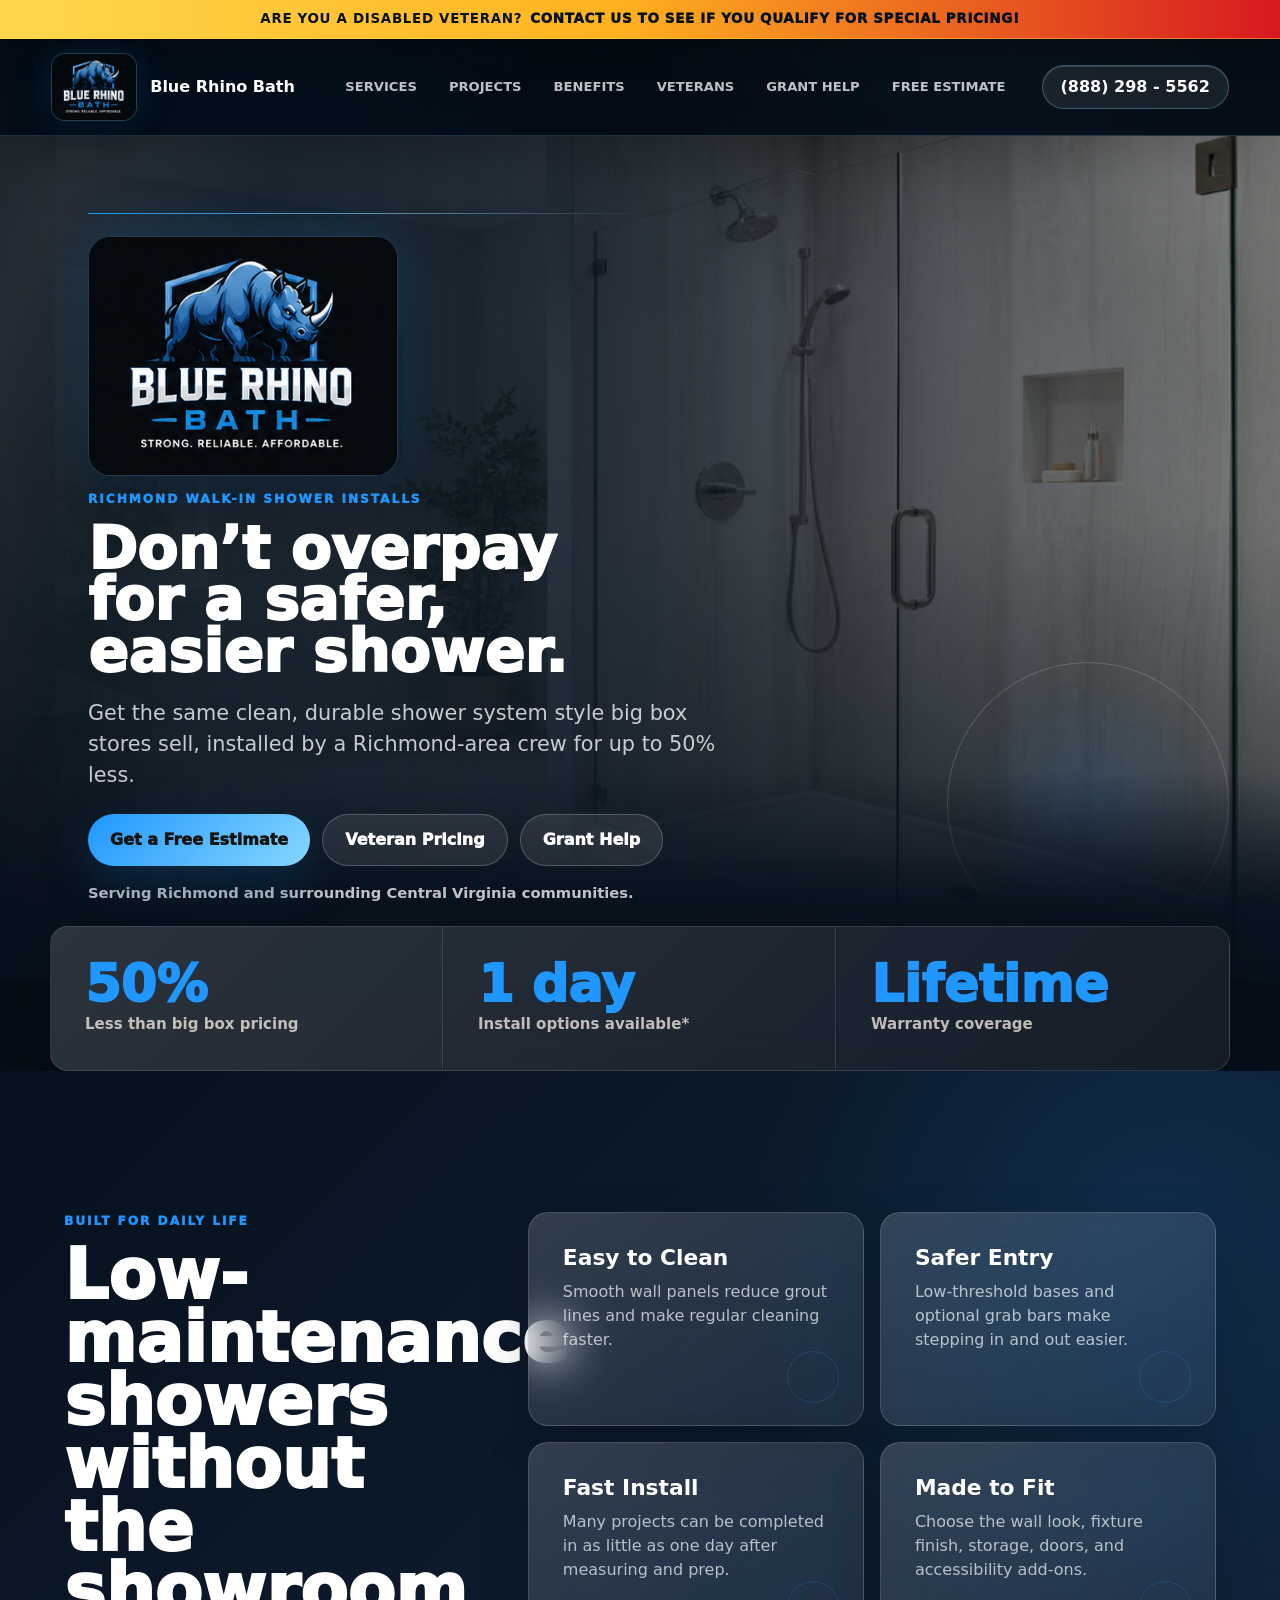
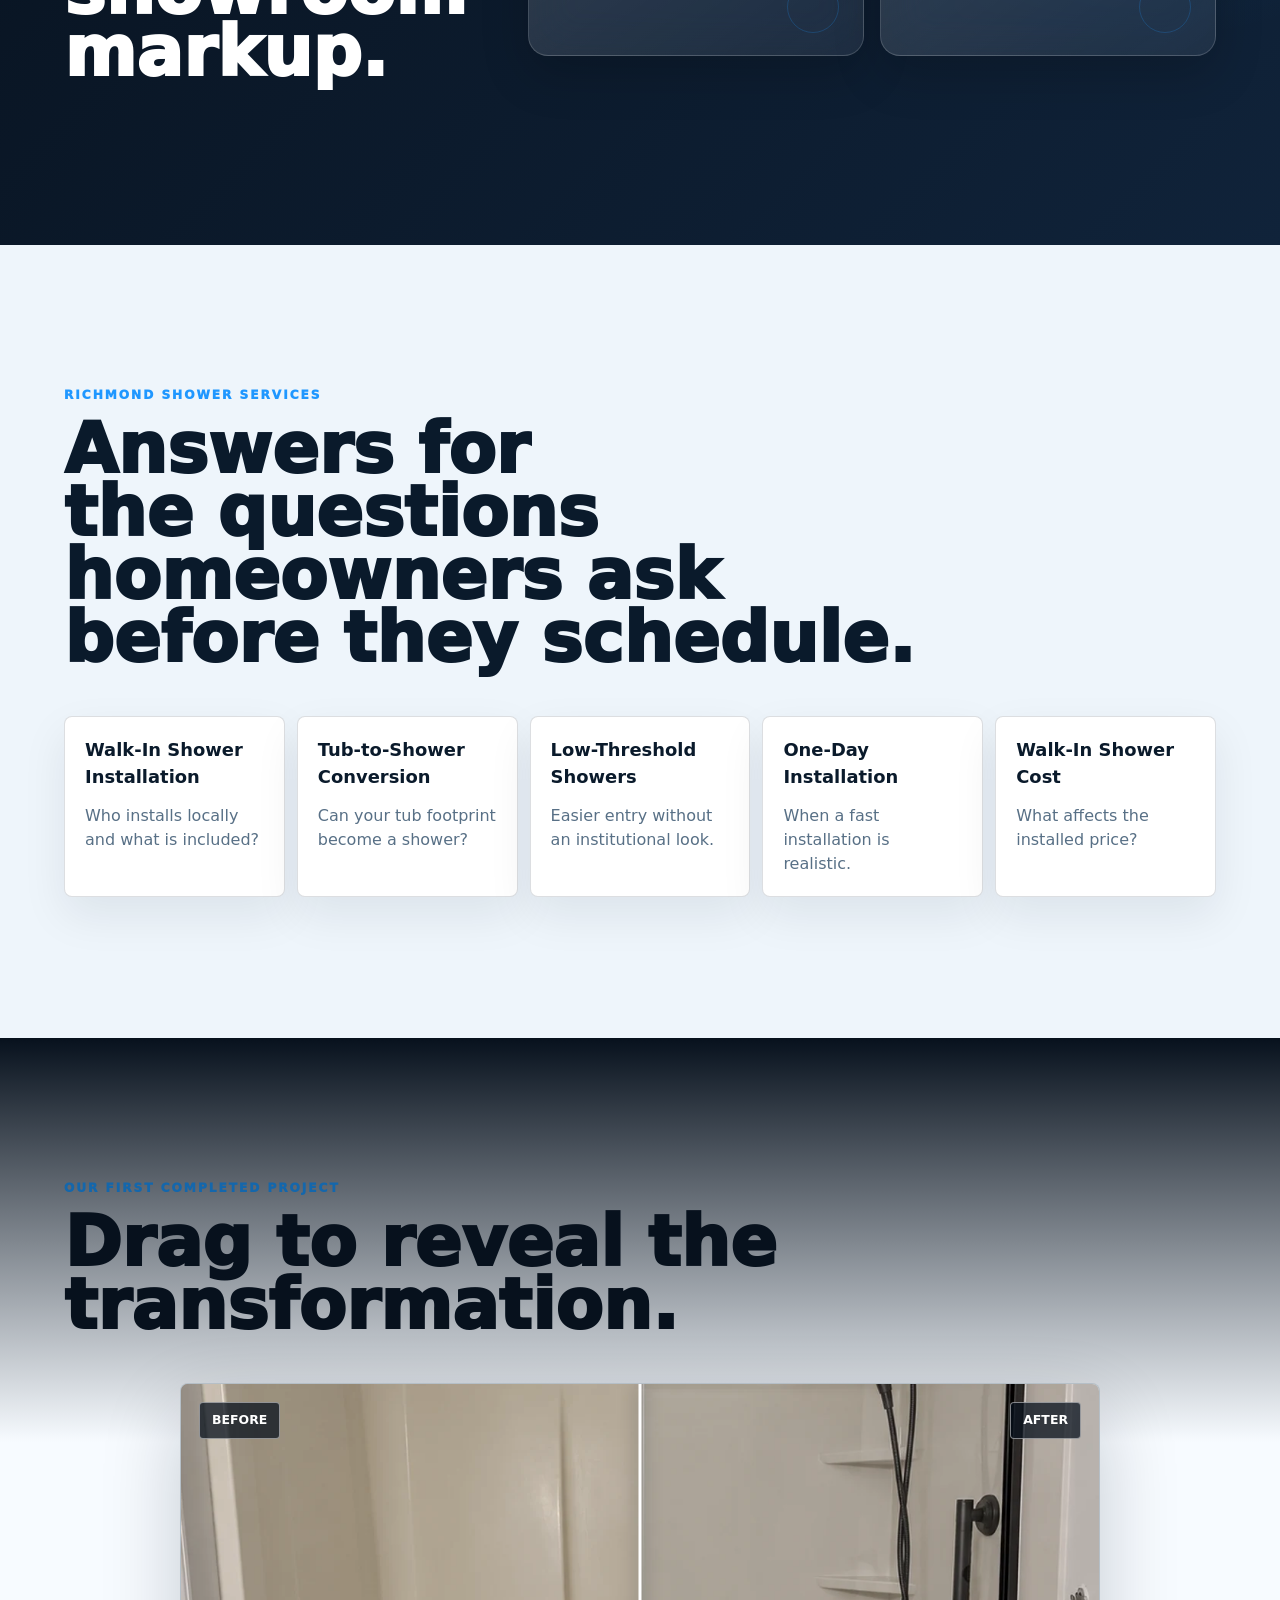
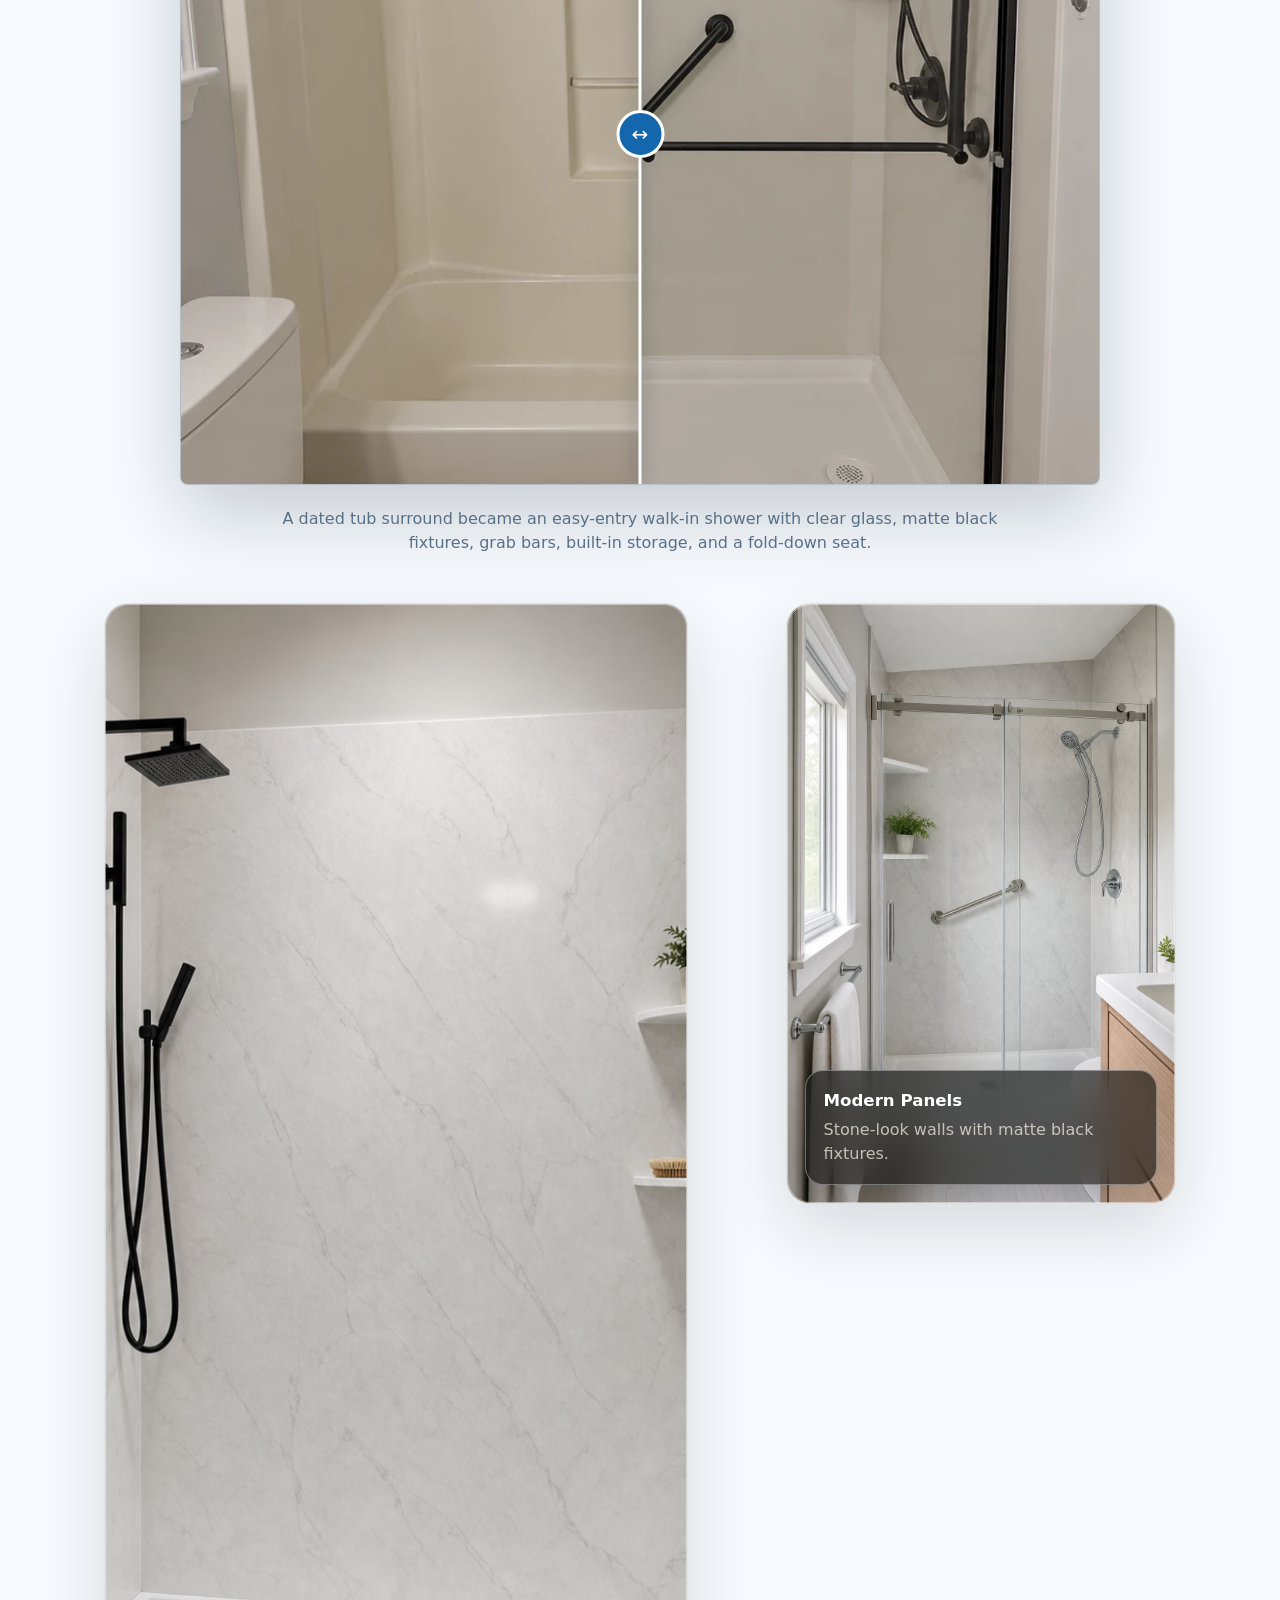
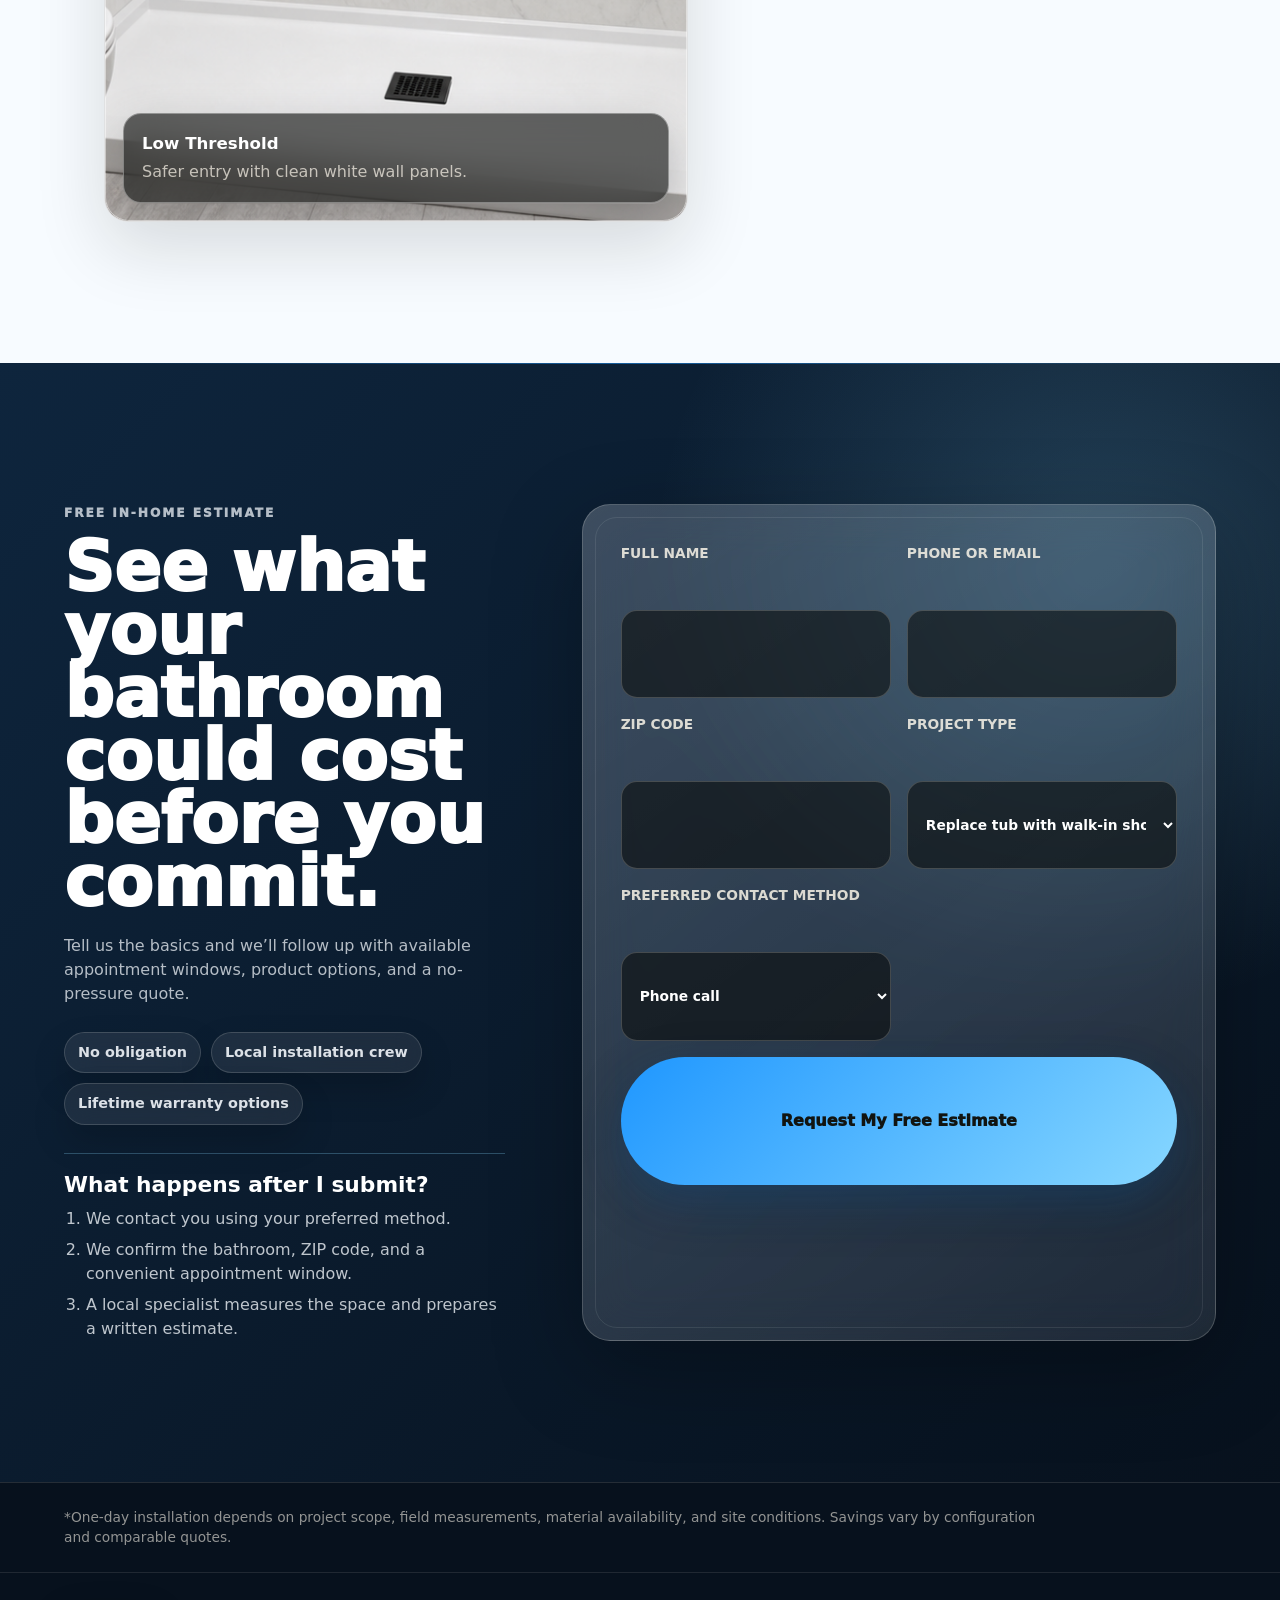
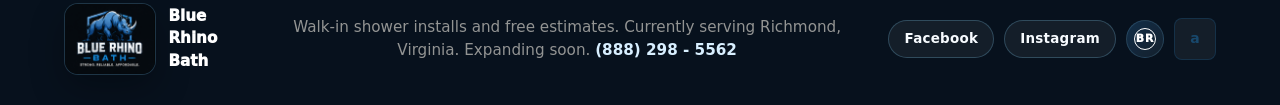
==== commit 52f68f6b: "Add first project before-after showcase" ====
--- a/index.html
+++ b/index.html
@@ -167,9 +167,20 @@
 
       <section class="section" id="work">
         <div class="section-heading reveal">
-          <p class="eyebrow">Popular looks</p>
-          <h2>Clean installs for real bathrooms.</h2>
-        </div>
+          <p class="eyebrow">Our first completed project</p>
+          <h2>Drag to reveal the transformation.</h2>
+        </div>
+        <div class="before-after reveal" data-before-after style="--reveal-position: 50%;">
+          <img class="before-after-image" src="assets/projects/harrington-after.webp" alt="Completed Blue Rhino Bath walk-in shower installation">
+          <div class="before-after-before" aria-hidden="true">
+            <img class="before-after-image" src="assets/projects/harrington-before.webp" alt="">
+          </div>
+          <span class="before-after-label before-label">Before</span>
+          <span class="before-after-label after-label">After</span>
+          <div class="before-after-divider" aria-hidden="true"><span>↔</span></div>
+          <input class="before-after-range" type="range" min="0" max="100" value="50" aria-label="Reveal before or after bathroom renovation">
+        </div>
+        <p class="project-summary reveal">A dated tub surround became an easy-entry walk-in shower with clear glass, matte black fixtures, grab bars, built-in storage, and a fold-down seat.</p>
         <div class="gallery">
           <figure class="reveal">
             <img src="assets/gallery-low-threshold.png" alt="Walk-in shower with low threshold and grab bar">
@@ -185,11 +196,12 @@
               Stone-look walls with matte black fixtures.
             </figcaption>
           </figure>
-          <figure class="project-placeholder reveal">
-            <div>
-              <strong>Completed project case studies</strong>
-              <p>Homeowner-approved Richmond project photos, scope details, and outcomes will appear here as completed installations are documented.</p>
-            </div>
+          <figure class="reveal">
+            <img src="assets/projects/harrington-after.webp" alt="Completed walk-in shower with glass doors and matte black fixtures">
+            <figcaption>
+              <strong>Real Blue Rhino Installation</strong>
+              Walk-in access, seating, storage, grab bars, and easy-clean walls.
+            </figcaption>
           </figure>
         </div>
       </section>
--- a/styles.css
+++ b/styles.css
@@ -622,6 +622,101 @@
   margin-bottom: clamp(26px, 4vw, 46px);
 }
 
+.before-after {
+  position: relative;
+  overflow: hidden;
+  width: min(100%, 920px);
+  aspect-ratio: 2 / 3;
+  max-height: 78vh;
+  margin-inline: auto;
+  border: 1px solid rgba(10, 26, 43, 0.2);
+  border-radius: 8px;
+  background: #dfe8ef;
+  box-shadow: 0 30px 80px rgba(7, 17, 29, 0.2);
+  isolation: isolate;
+}
+
+.before-after-image {
+  width: 100%;
+  height: 100%;
+  object-fit: cover;
+}
+
+.before-after-before {
+  position: absolute;
+  inset: 0;
+  width: 100%;
+  clip-path: inset(0 calc(100% - var(--reveal-position)) 0 0);
+}
+
+.before-after-before .before-after-image {
+  width: 100%;
+}
+
+.before-after-label {
+  position: absolute;
+  top: 18px;
+  z-index: 3;
+  padding: 8px 12px;
+  border: 1px solid rgba(255, 255, 255, 0.48);
+  border-radius: 4px;
+  background: rgba(7, 17, 29, 0.74);
+  color: #fff;
+  font-size: 0.78rem;
+  font-weight: 900;
+  text-transform: uppercase;
+}
+
+.before-label { left: 18px; }
+.after-label { right: 18px; }
+
+.before-after-divider {
+  position: absolute;
+  top: 0;
+  bottom: 0;
+  left: var(--reveal-position);
+  z-index: 4;
+  width: 3px;
+  background: #fff;
+  box-shadow: 0 0 18px rgba(7, 17, 29, 0.6);
+  transform: translateX(-50%);
+  pointer-events: none;
+}
+
+.before-after-divider span {
+  position: absolute;
+  top: 50%;
+  left: 50%;
+  display: grid;
+  width: 48px;
+  height: 48px;
+  place-items: center;
+  border: 3px solid #fff;
+  border-radius: 50%;
+  background: #1467ac;
+  color: #fff;
+  font-size: 1.25rem;
+  transform: translate(-50%, -50%);
+}
+
+.before-after-range {
+  position: absolute;
+  inset: 0;
+  z-index: 5;
+  width: 100%;
+  height: 100%;
+  margin: 0;
+  cursor: ew-resize;
+  opacity: 0;
+}
+
+.project-summary {
+  max-width: 760px;
+  margin: 22px auto 48px;
+  color: var(--muted);
+  text-align: center;
+}
+
 .gallery {
   display: grid;
   grid-template-columns: 1.1fr 0.78fr;
@@ -1542,6 +1637,11 @@
     min-height: 340px;
   }
 
+  .before-after {
+    width: 100%;
+    max-height: none;
+  }
+
   figcaption {
     right: 12px;
     bottom: 12px;
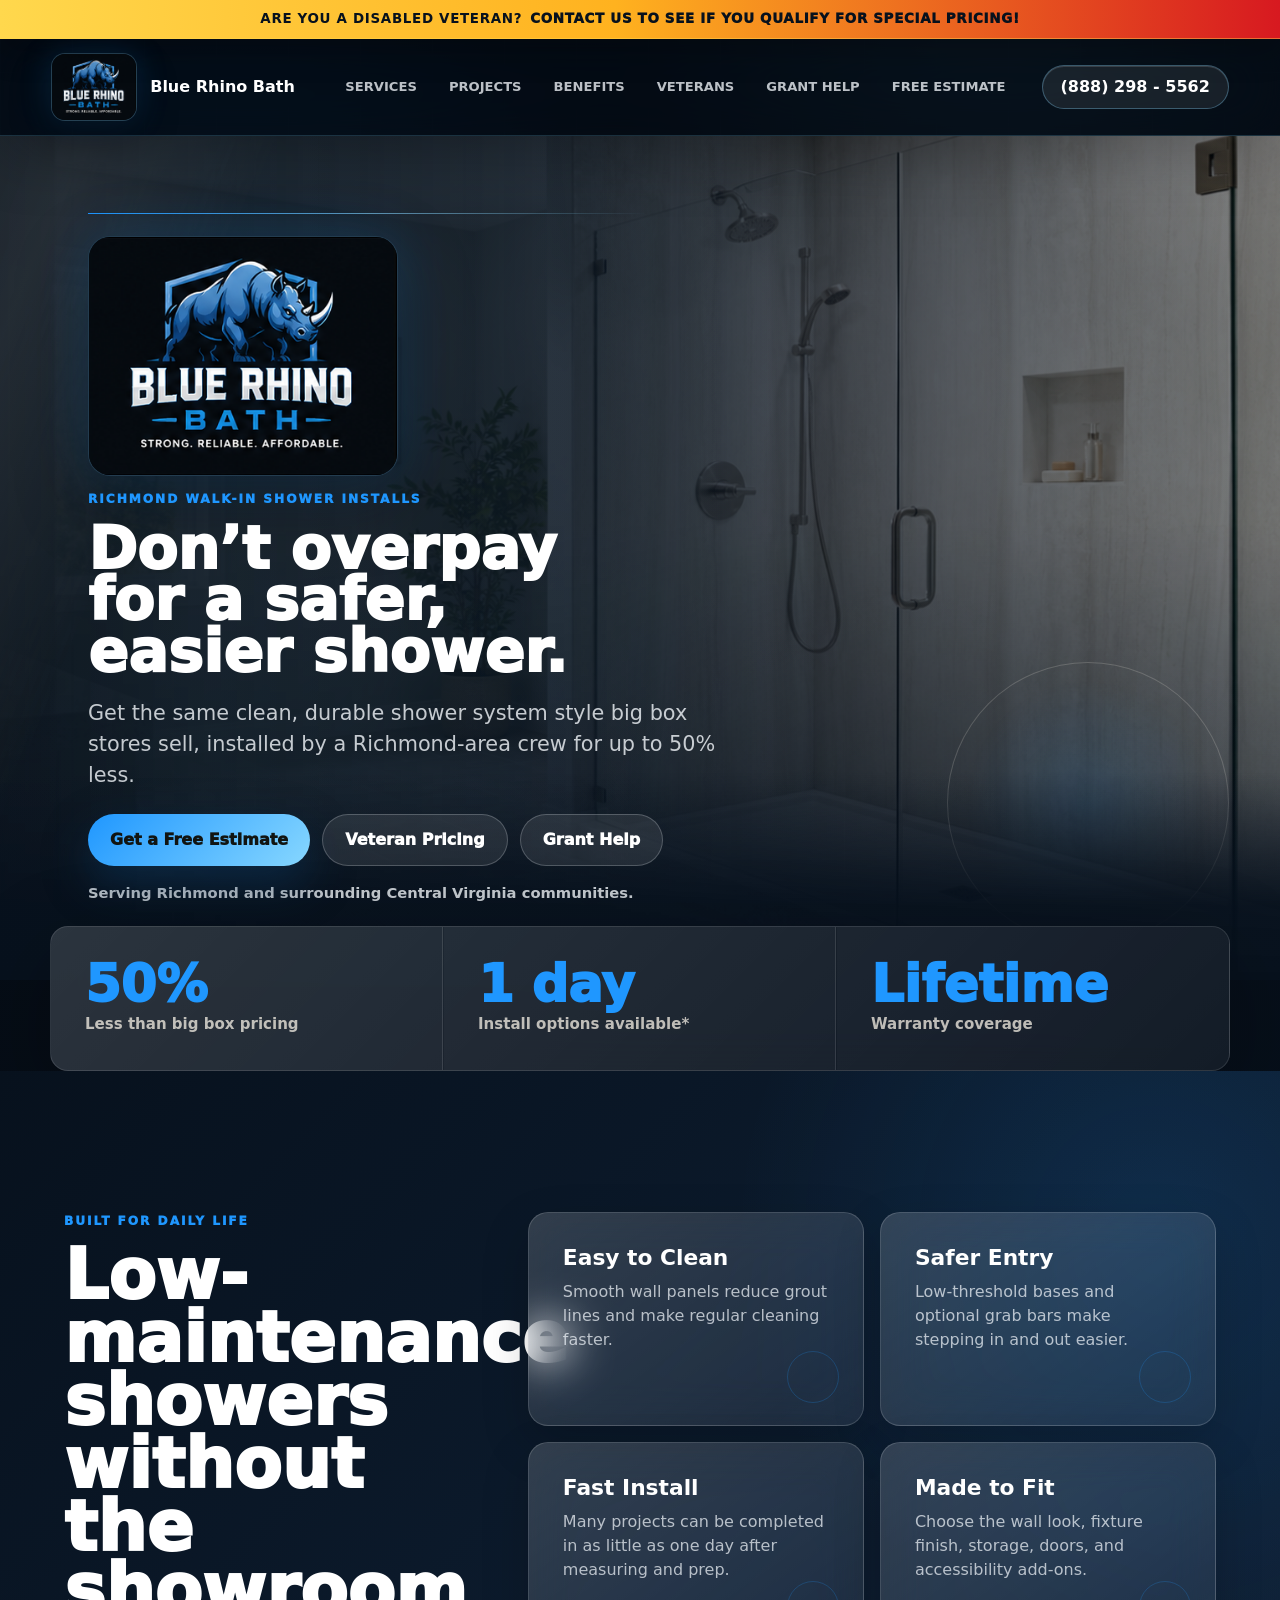
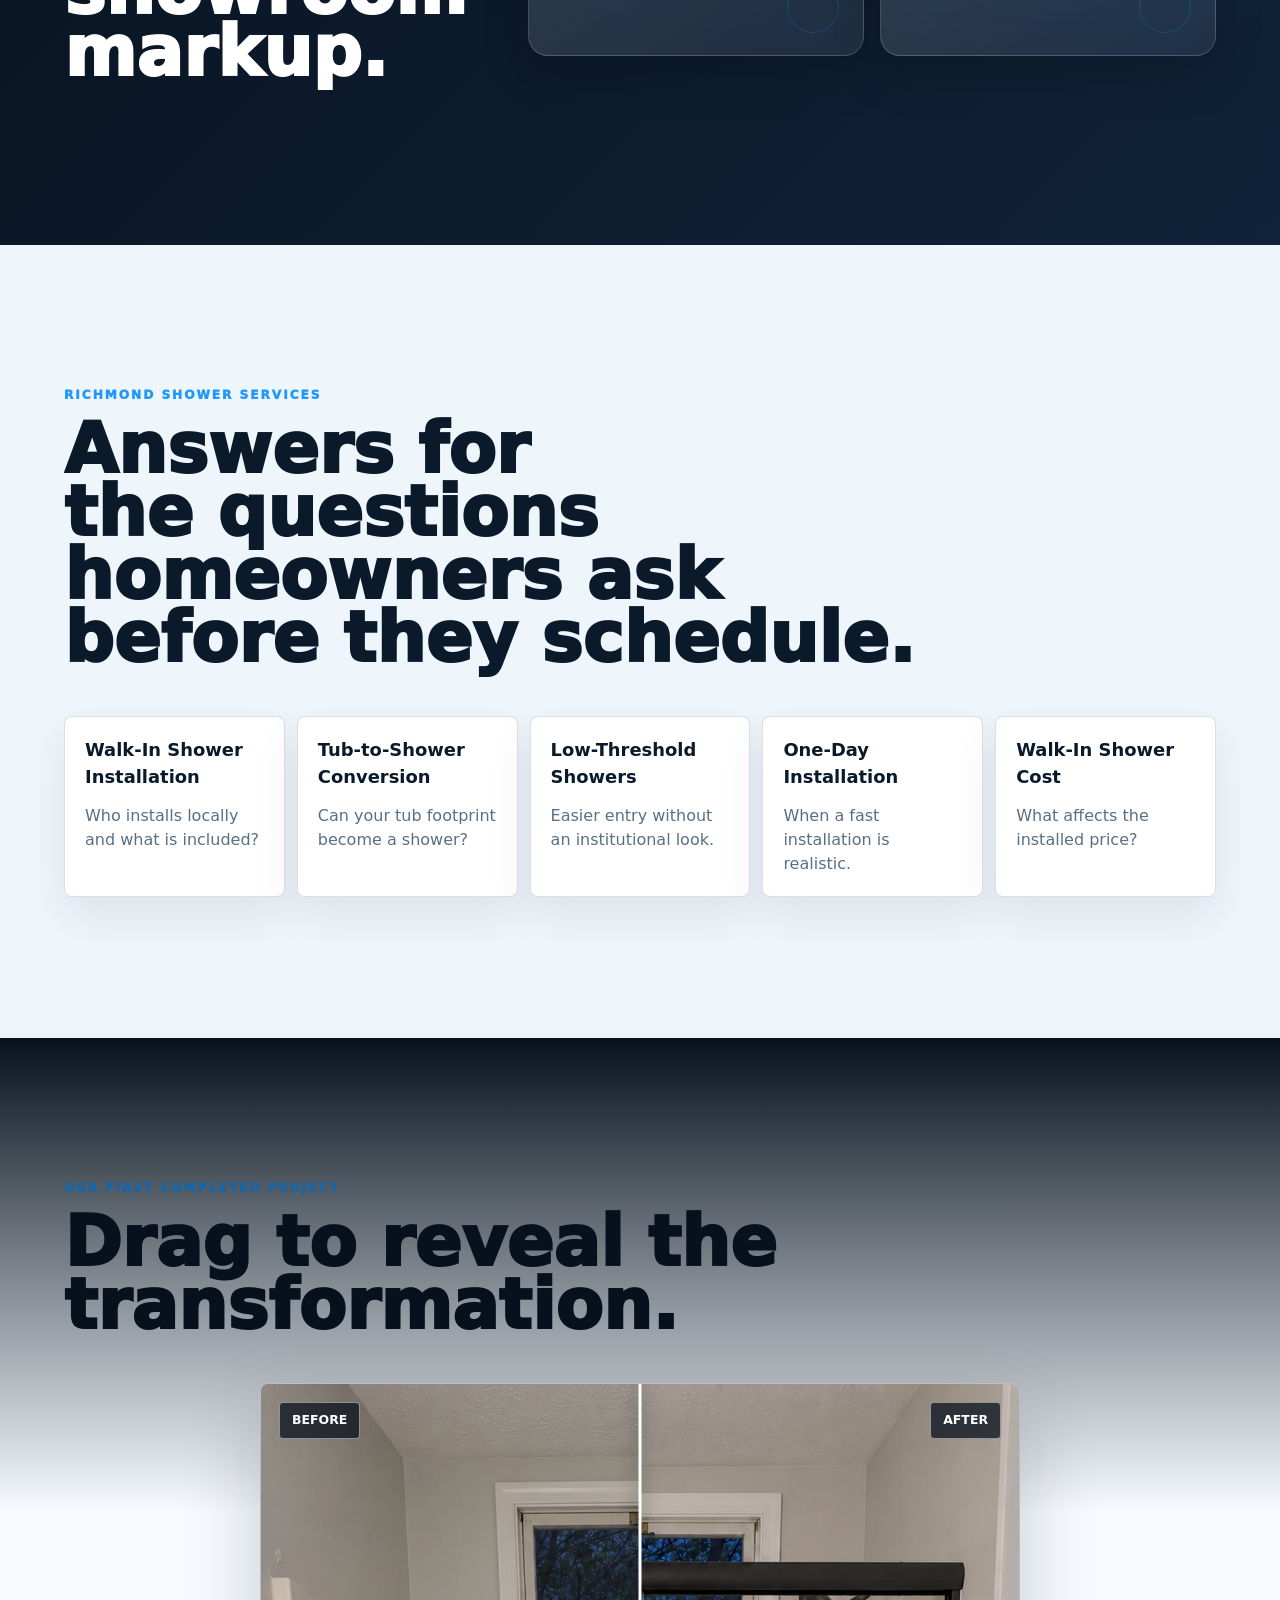
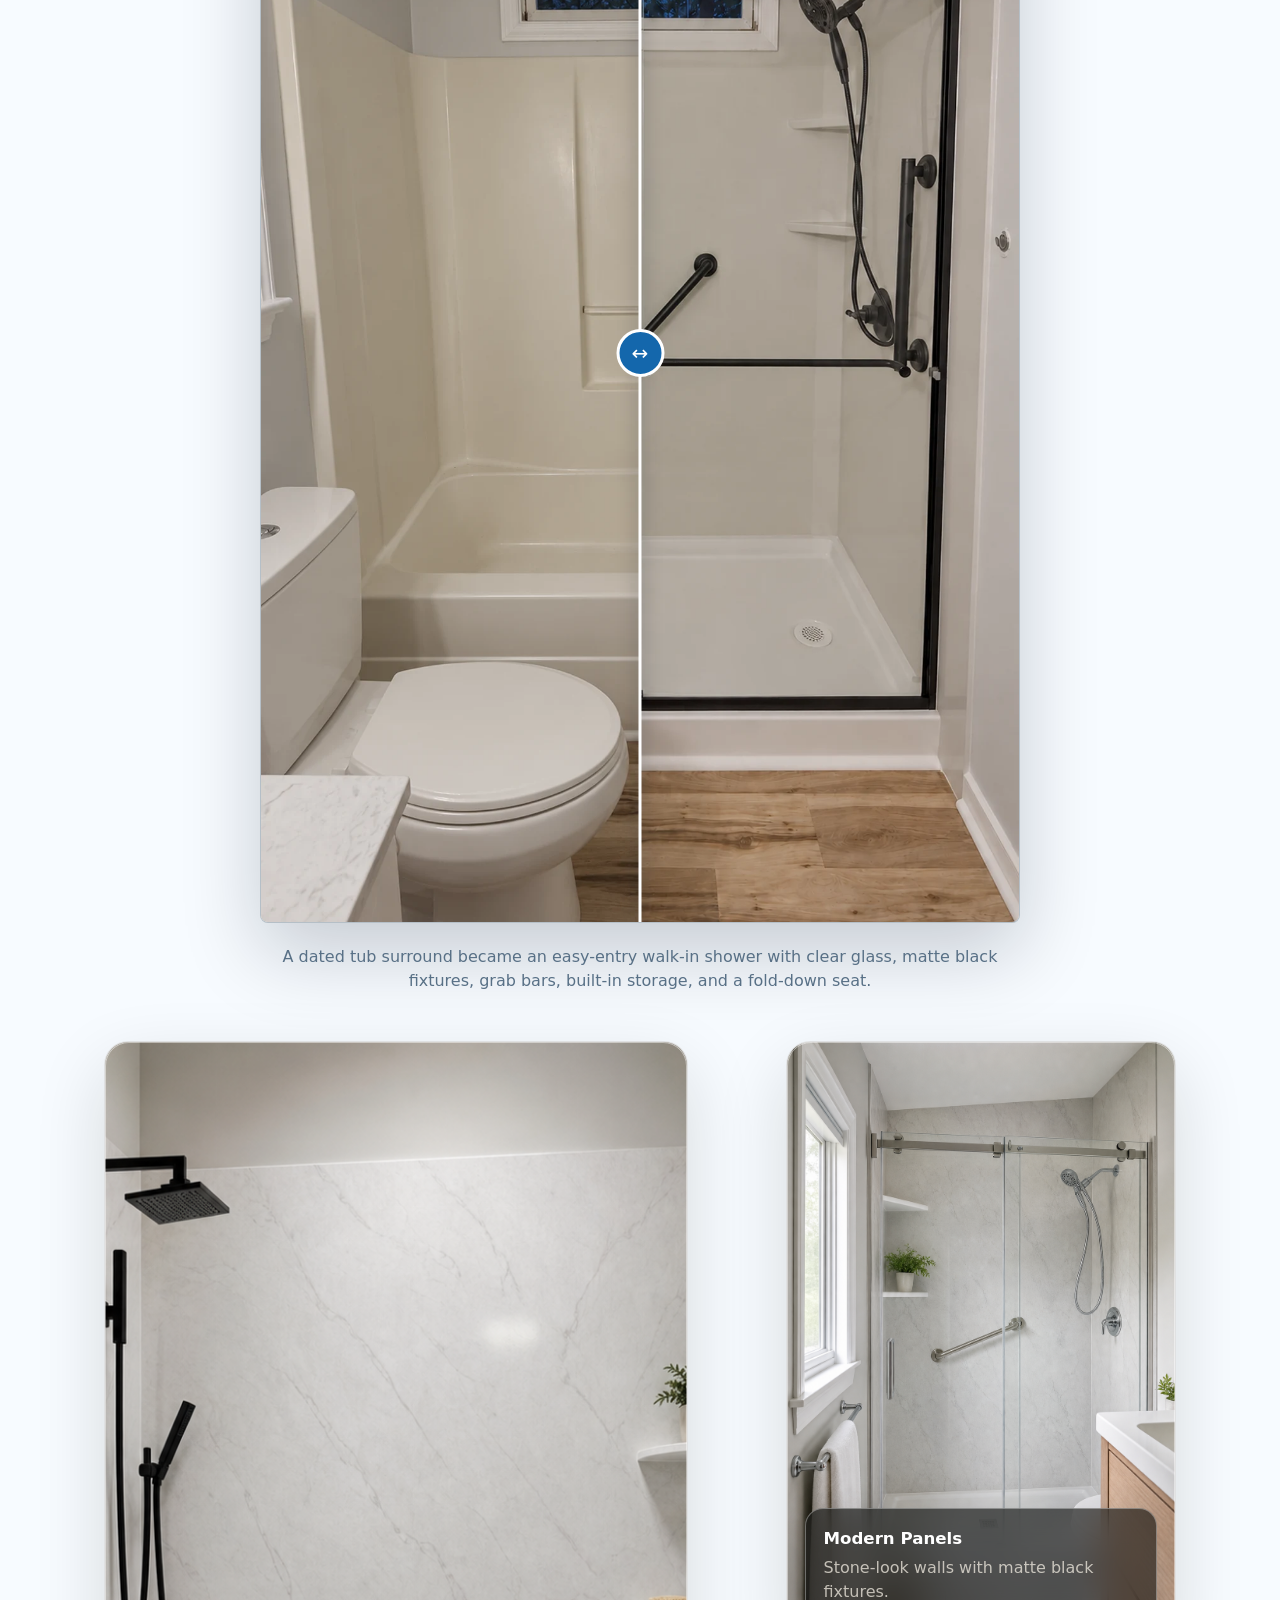
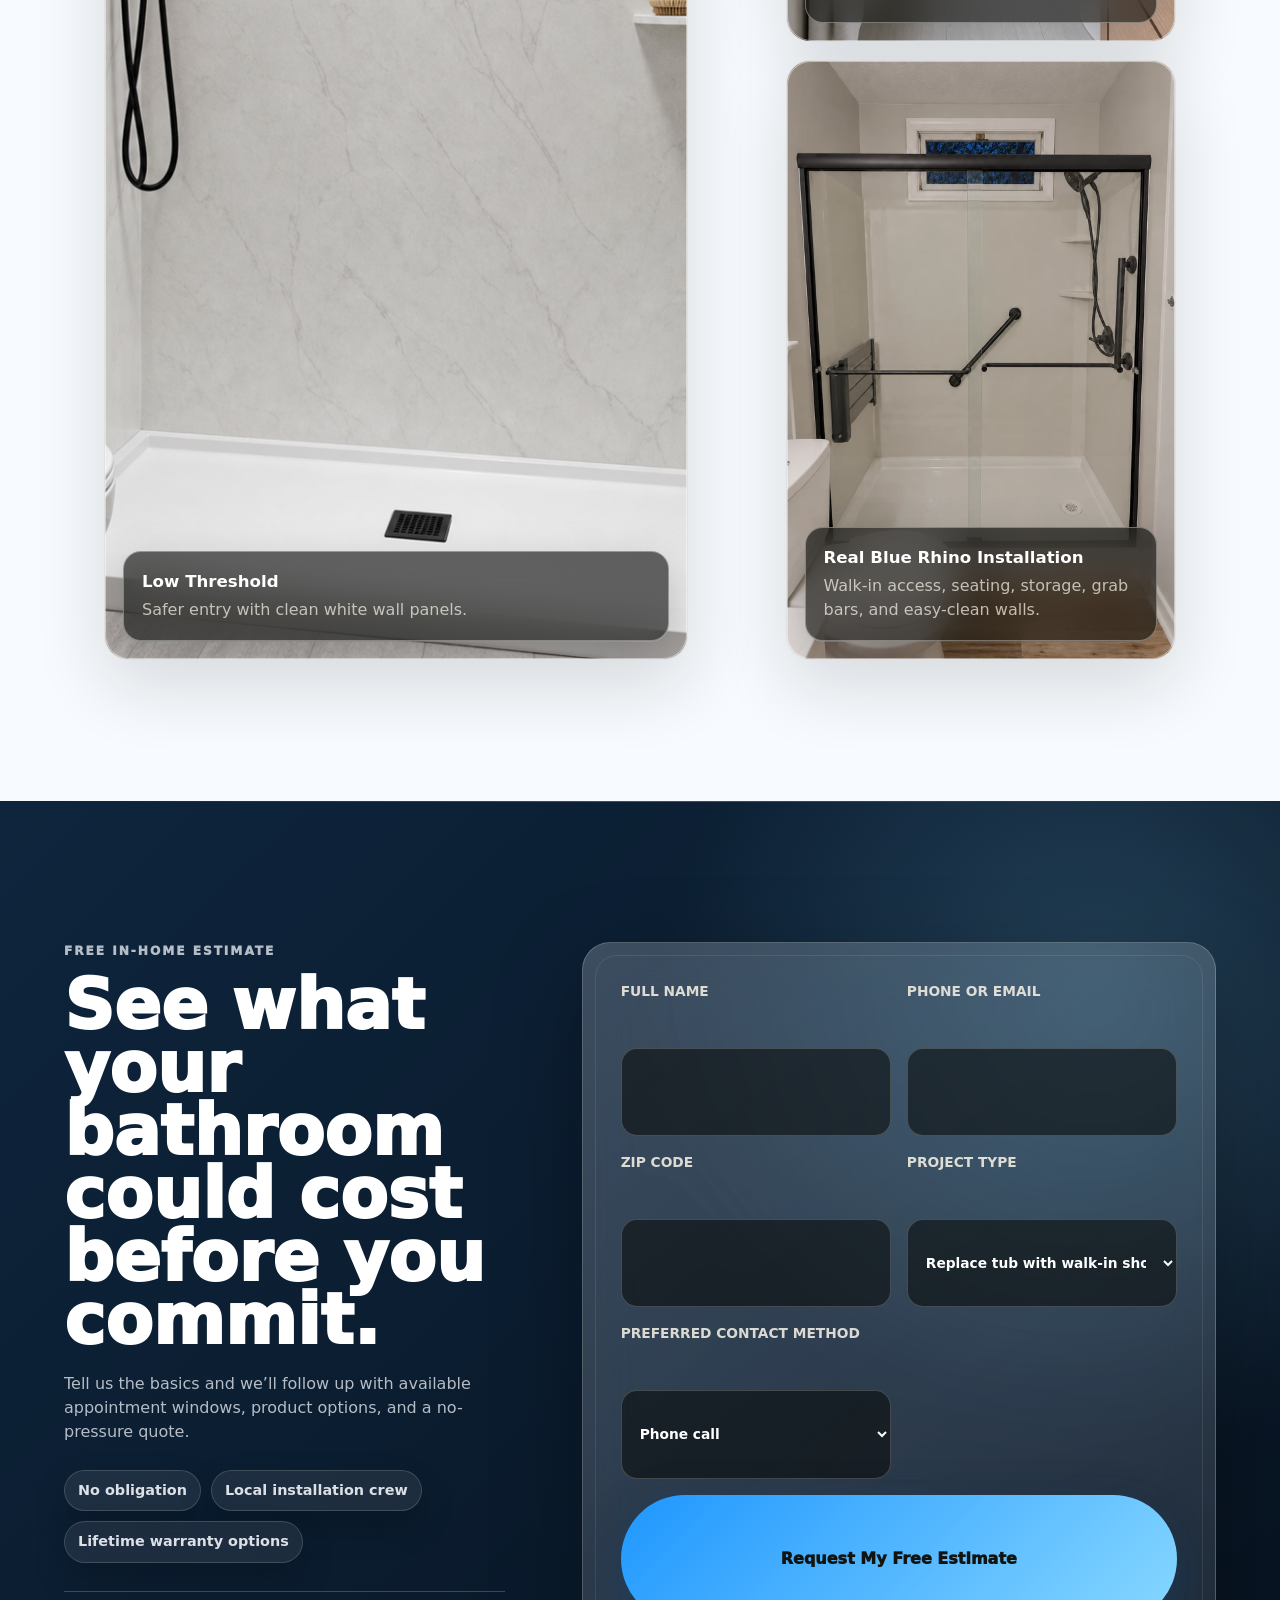
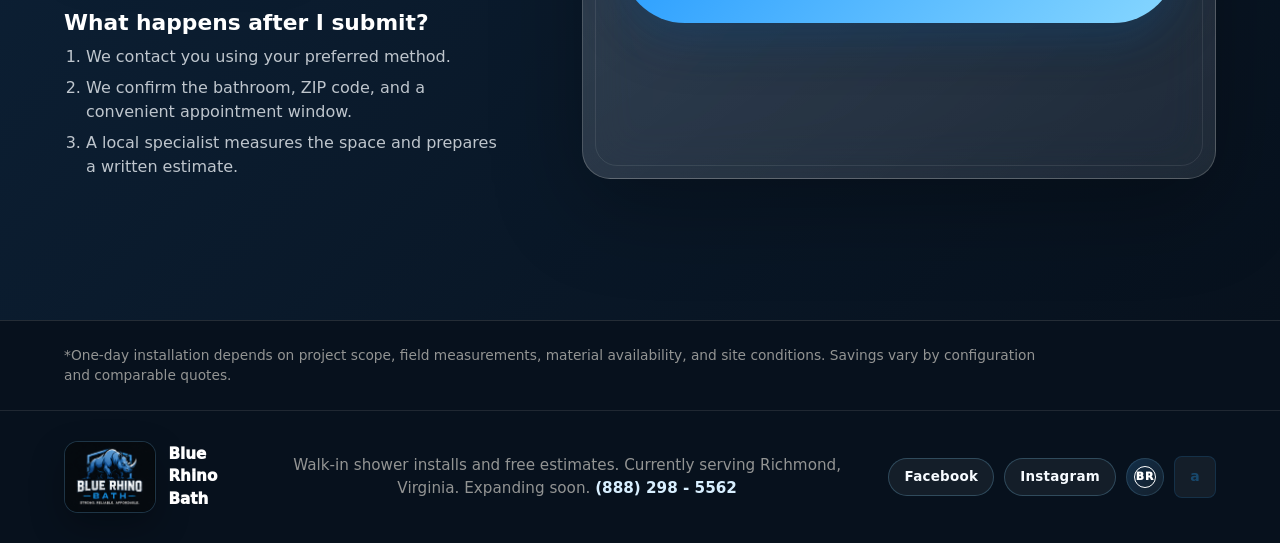
==== commit 8562d067: "Refine project comparison framing" ====
--- a/index.html
+++ b/index.html
@@ -23,7 +23,7 @@
     <meta name="twitter:image" content="https://bluerhinobath.com/assets/social-share.png">
     <link rel="image_src" href="https://bluerhinobath.com/assets/social-share.png">
     <link rel="icon" href="assets/blue-rhino-icon-transparent.png" type="image/png">
-    <link rel="stylesheet" href="styles.css?v=20261001-1">
+    <link rel="stylesheet" href="styles.css?v=20261028-1">
     <script type="application/ld+json">
       {
         "@context": "https://schema.org",
@@ -293,6 +293,6 @@
       </span>
     </footer>
 
-    <script src="script.js"></script>
+    <script src="script.js?v=20261028-1"></script>
   </body>
 </html>
--- a/styles.css
+++ b/styles.css
@@ -625,9 +625,8 @@
 .before-after {
   position: relative;
   overflow: hidden;
-  width: min(100%, 920px);
+  width: min(100%, 760px);
   aspect-ratio: 2 / 3;
-  max-height: 78vh;
   margin-inline: auto;
   border: 1px solid rgba(10, 26, 43, 0.2);
   border-radius: 8px;
@@ -1639,7 +1638,6 @@
 
   .before-after {
     width: 100%;
-    max-height: none;
   }
 
   figcaption {
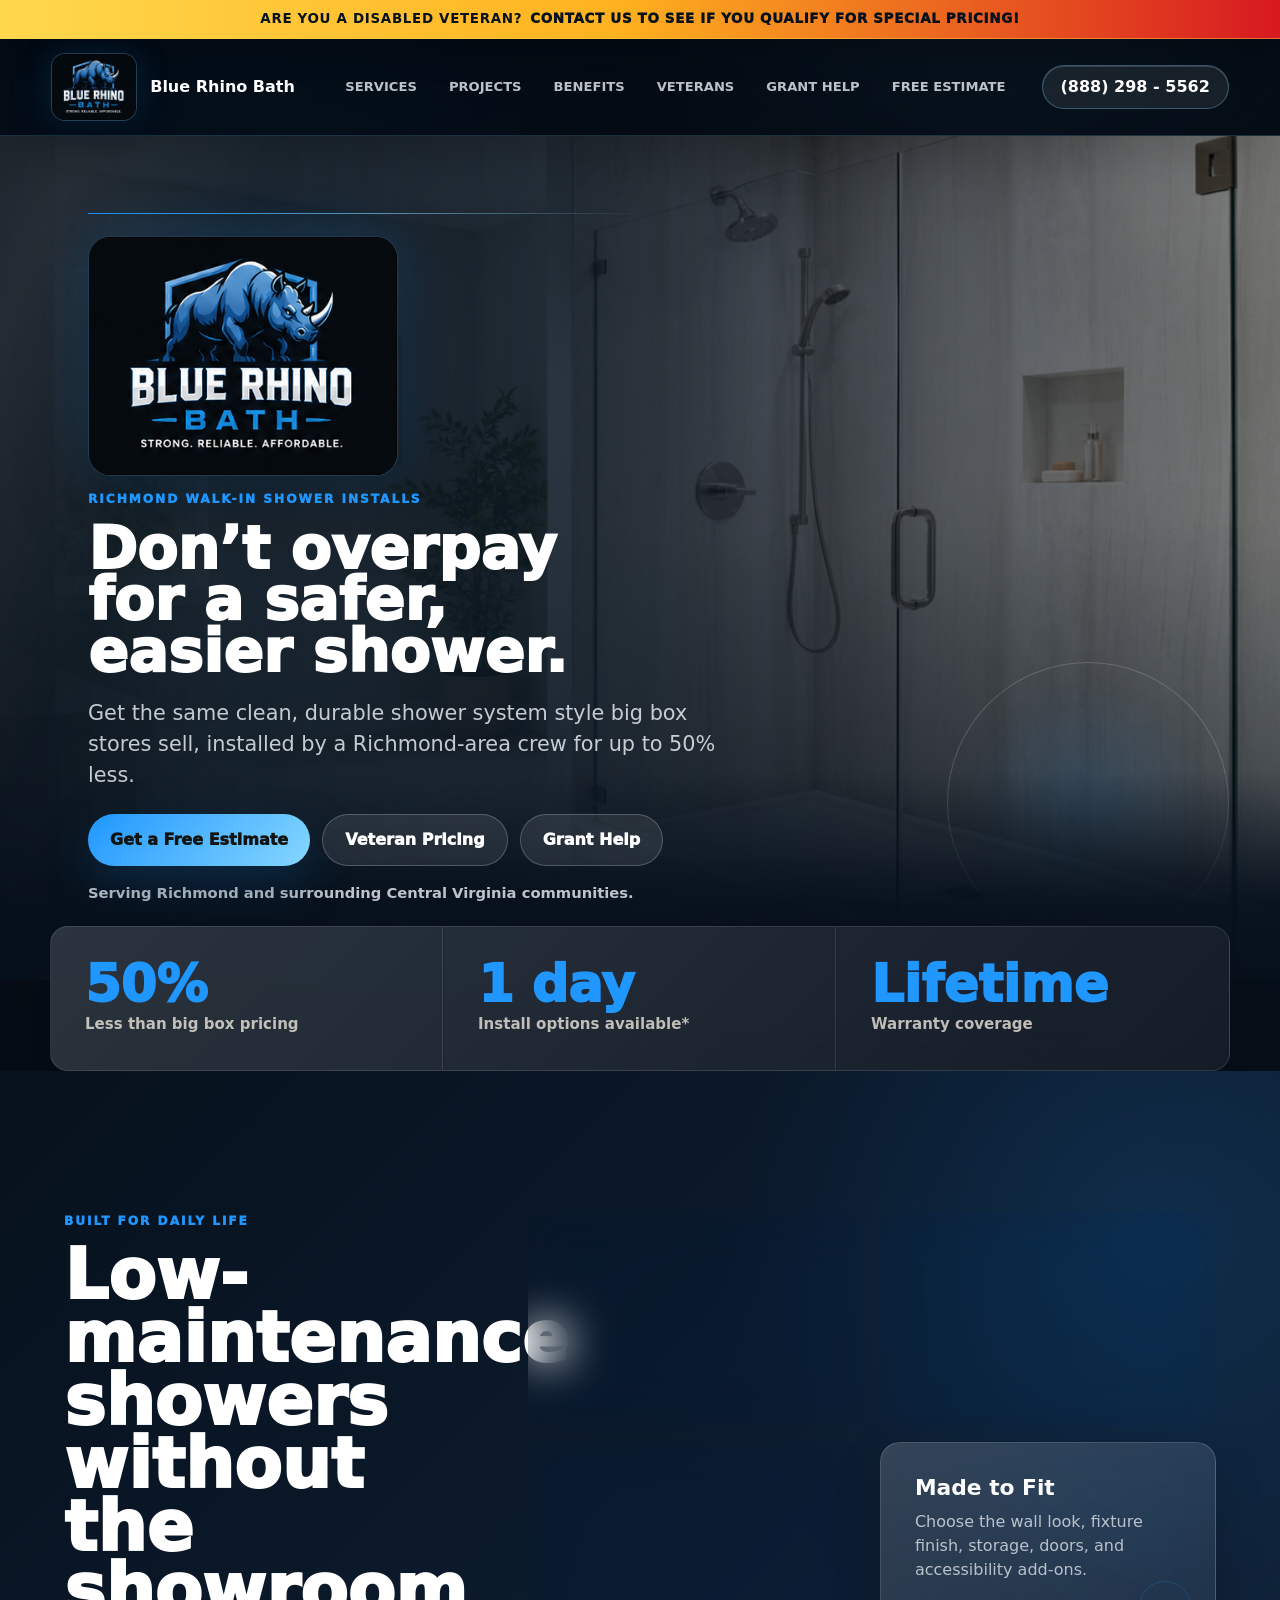
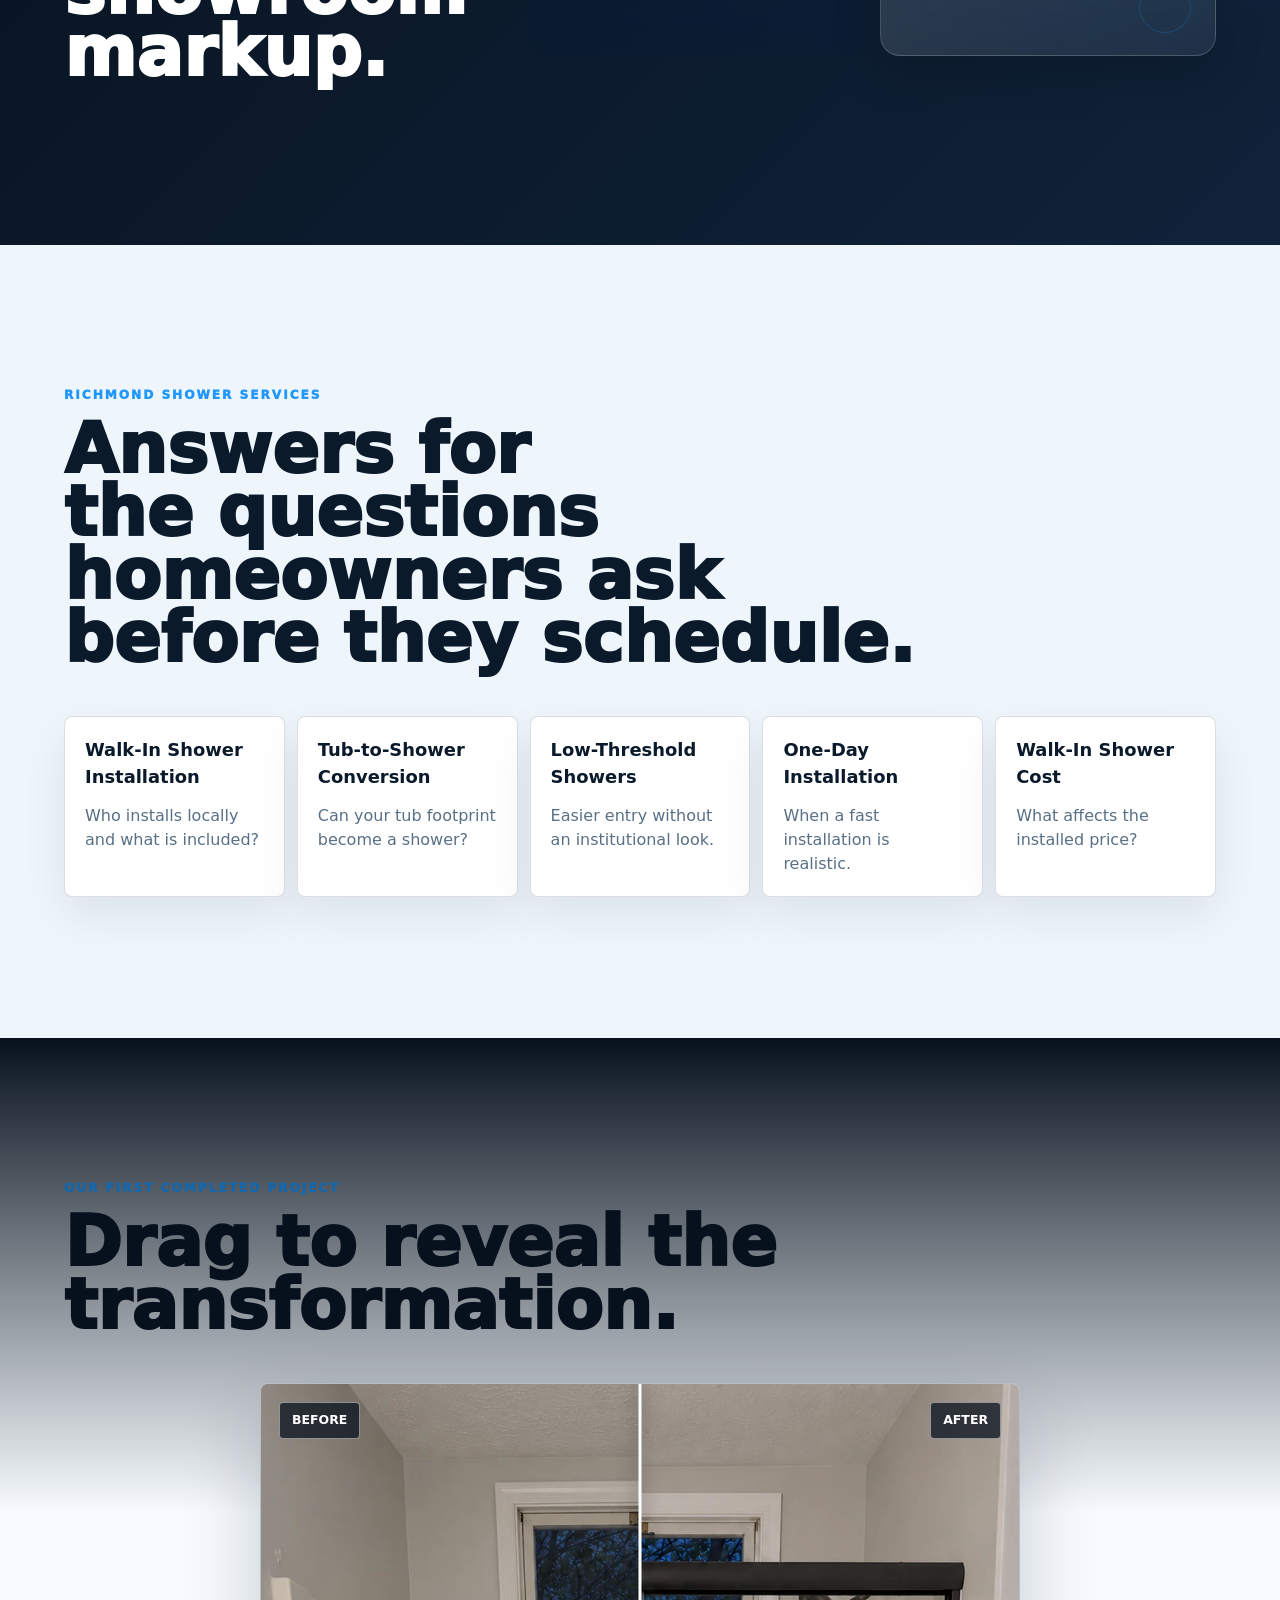
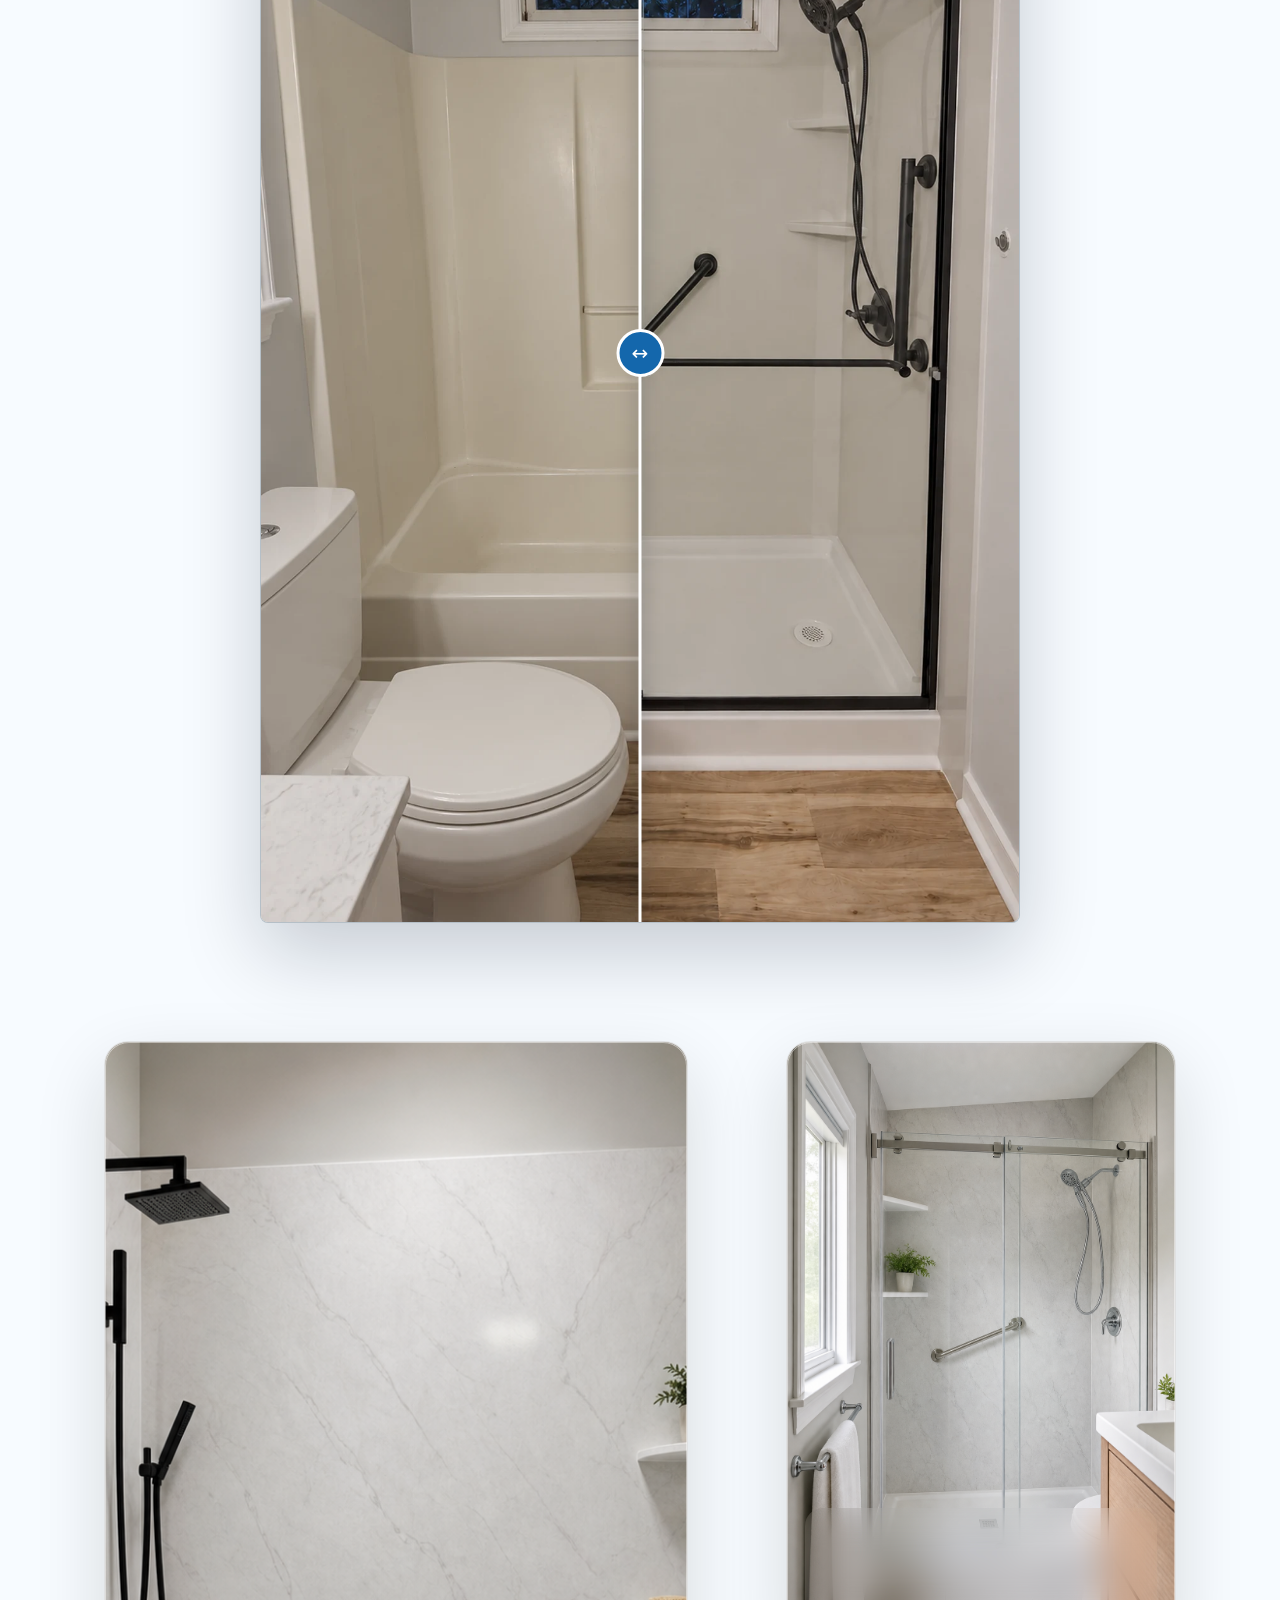
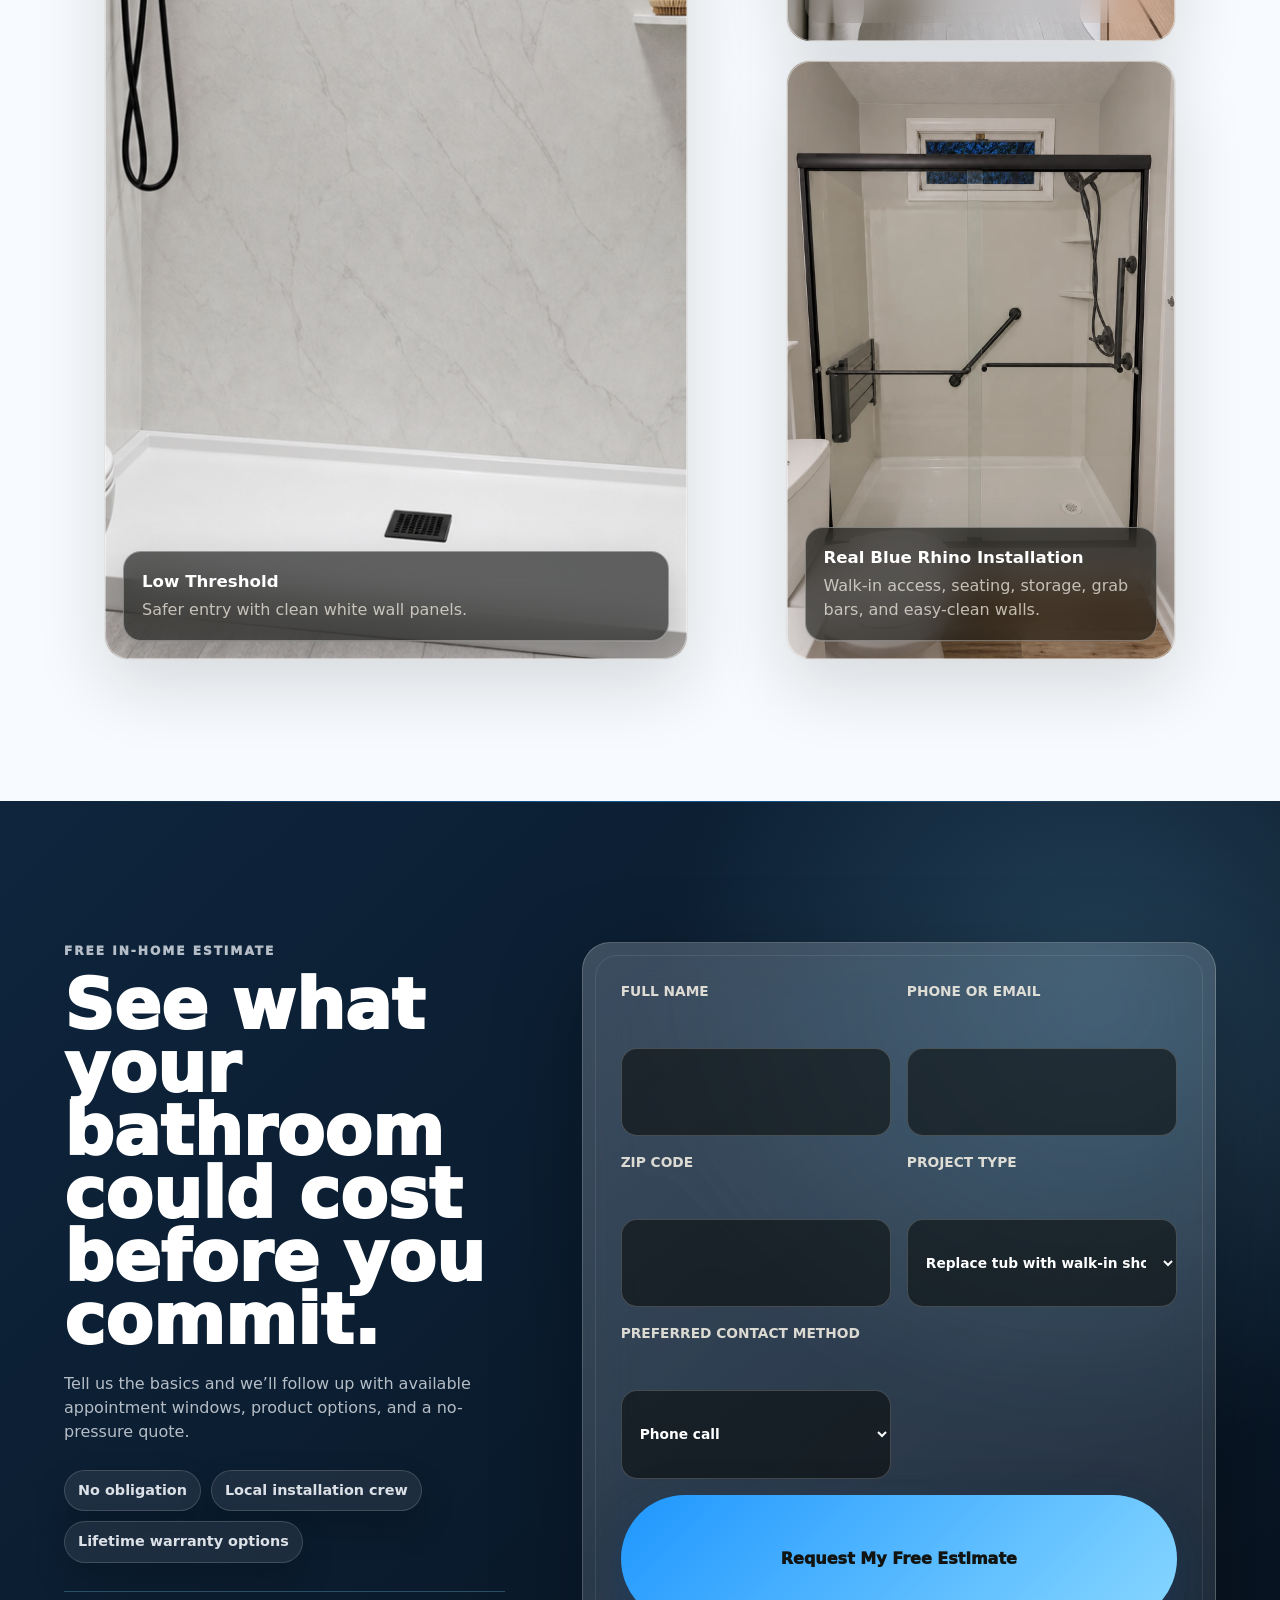
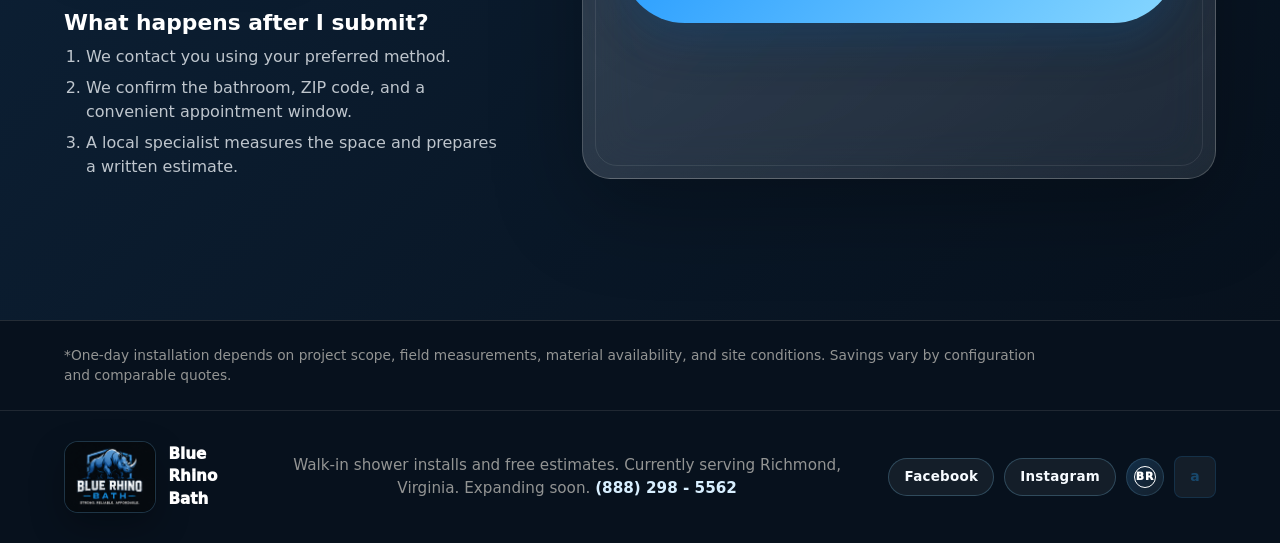
==== commit d7911999: "Load tracking across all website pages" ====
--- a/index.html
+++ b/index.html
@@ -293,6 +293,6 @@
       </span>
     </footer>
 
-    <script src="script.js?v=20261028-1"></script>
+    <script src="script.js?v=20261028-2"></script>
   </body>
 </html>
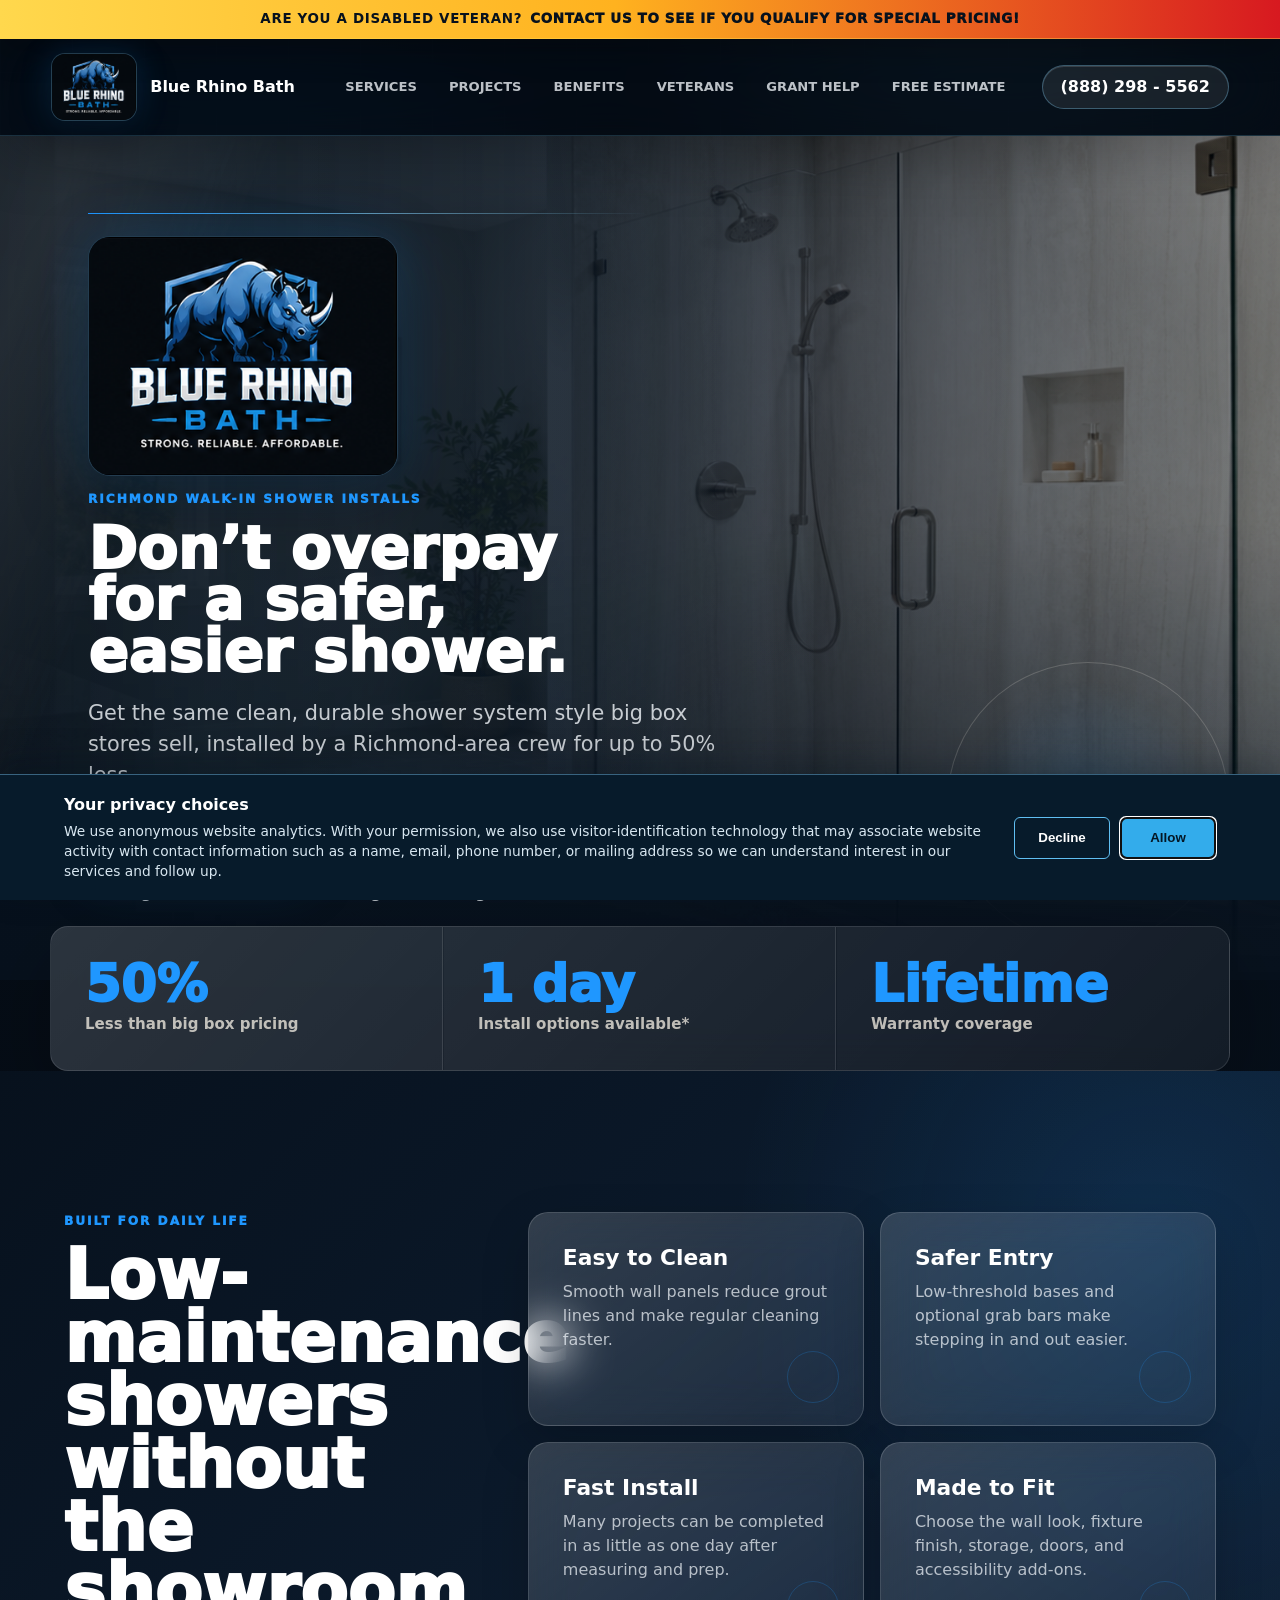
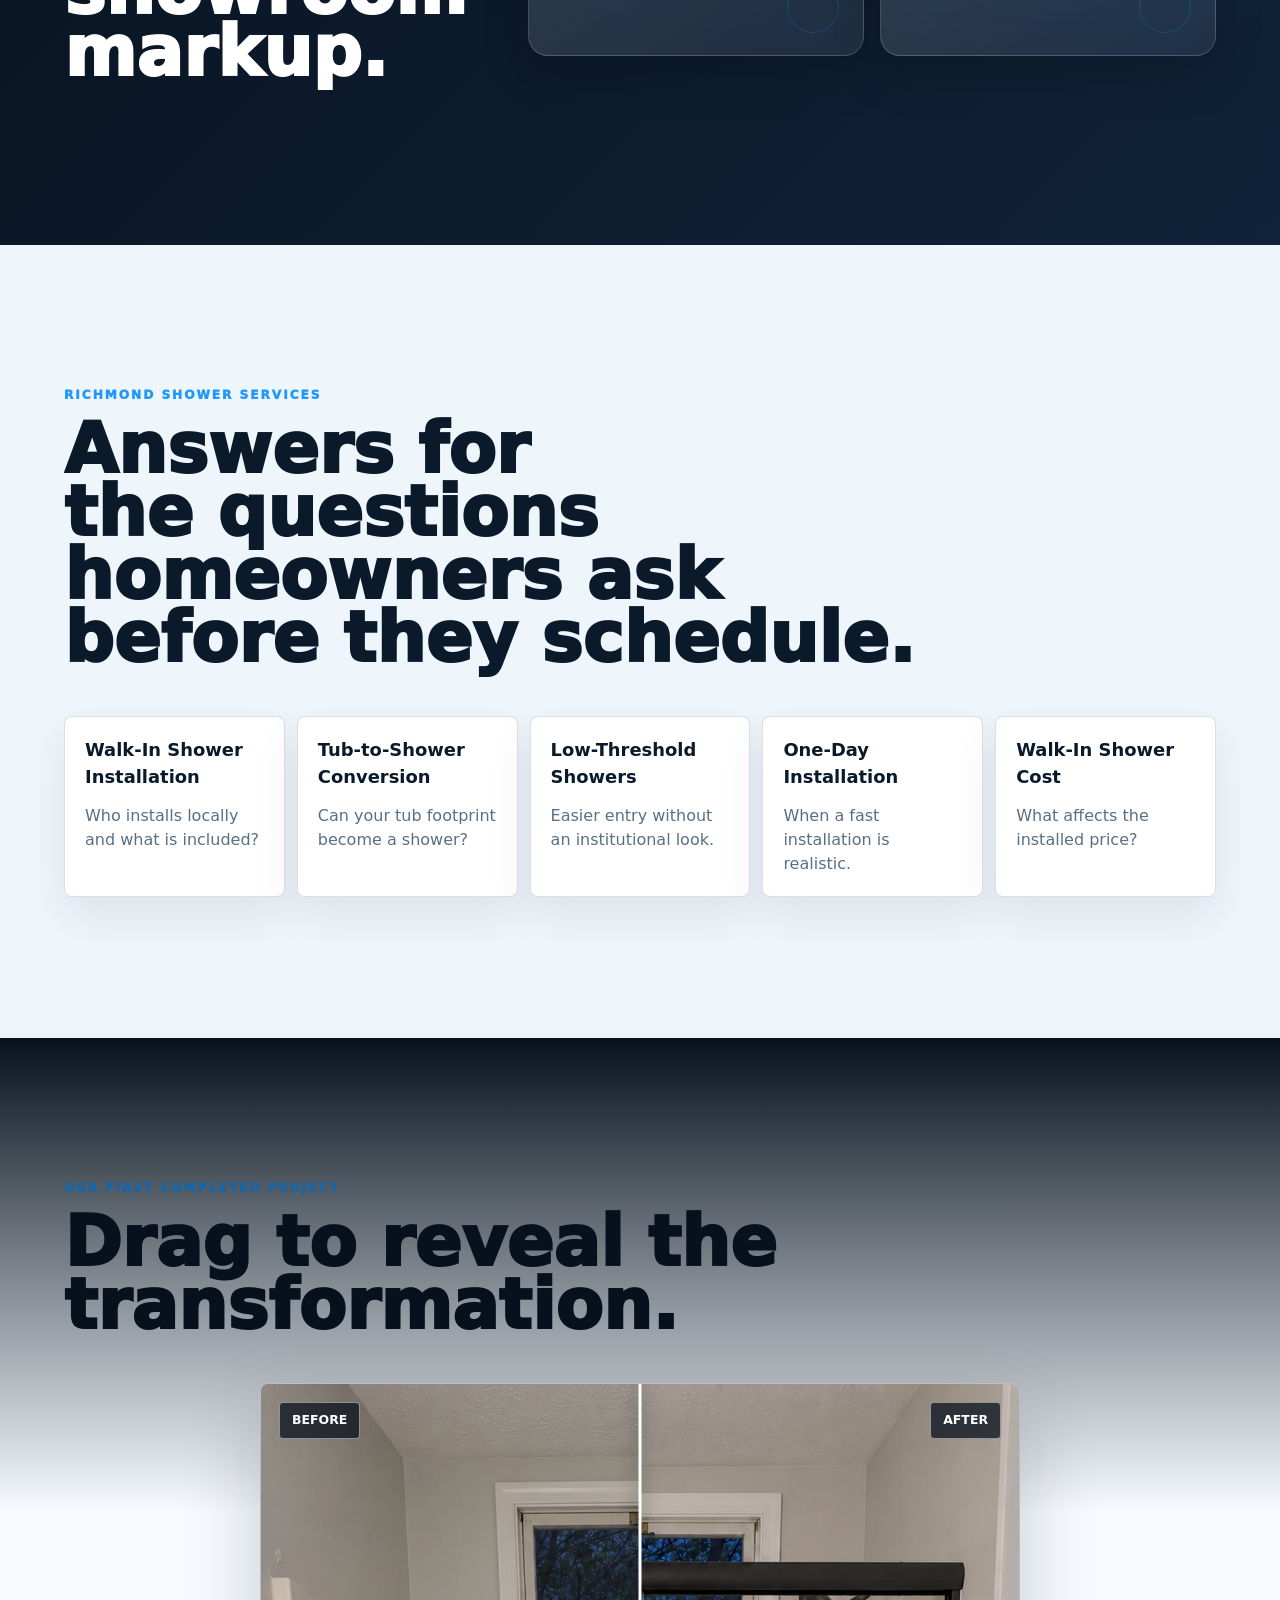
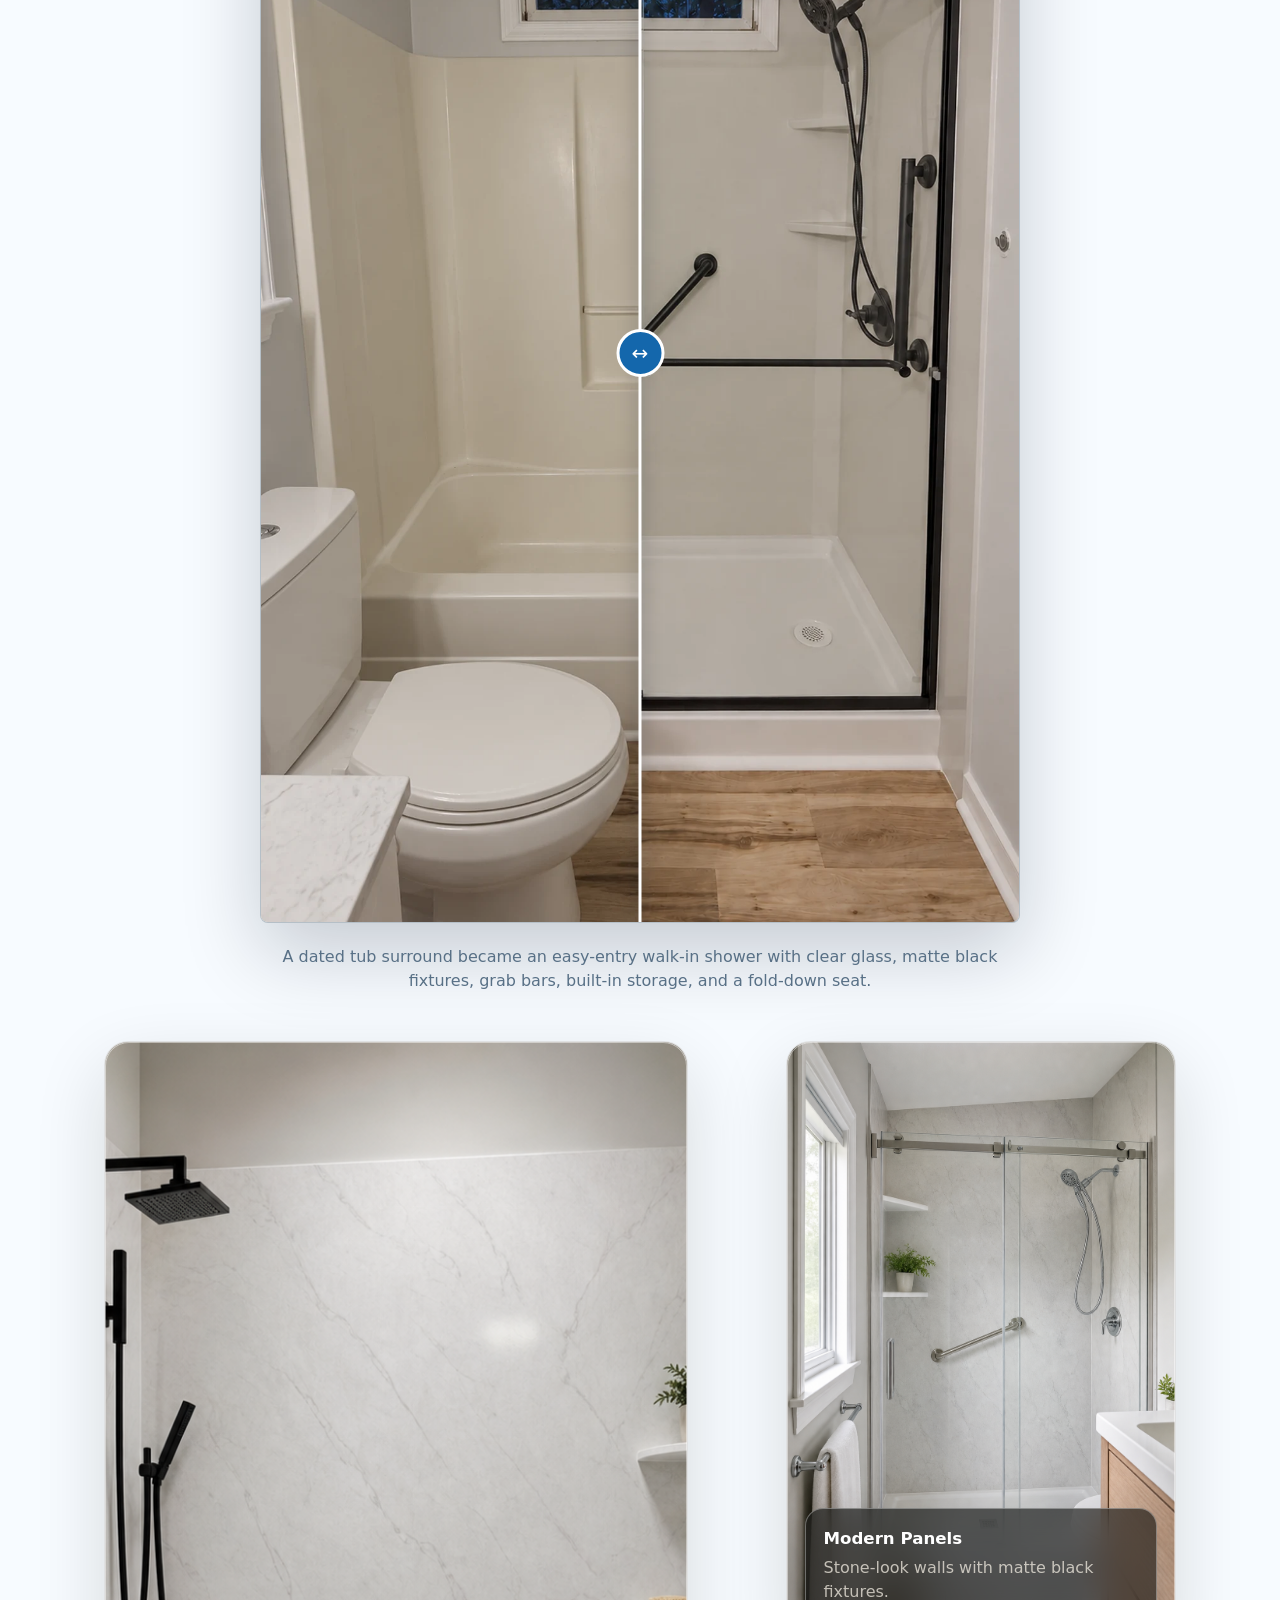
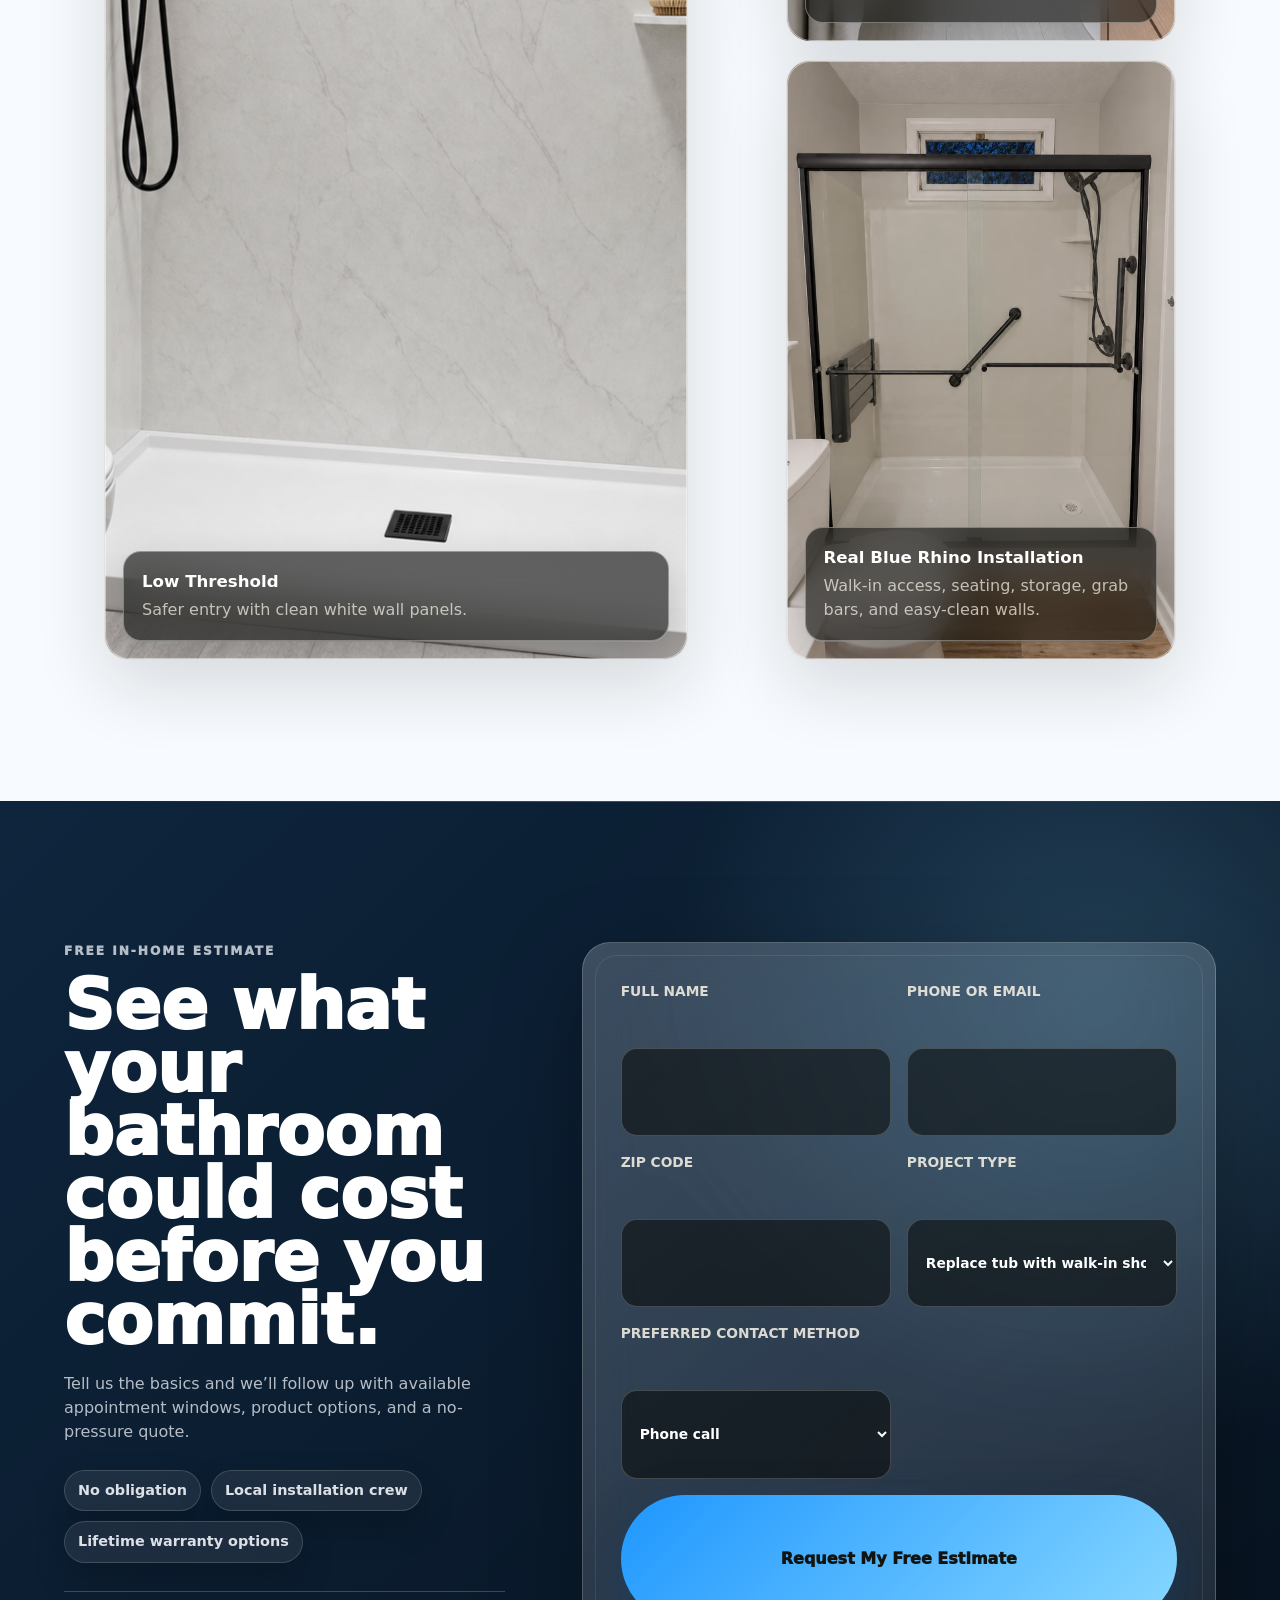
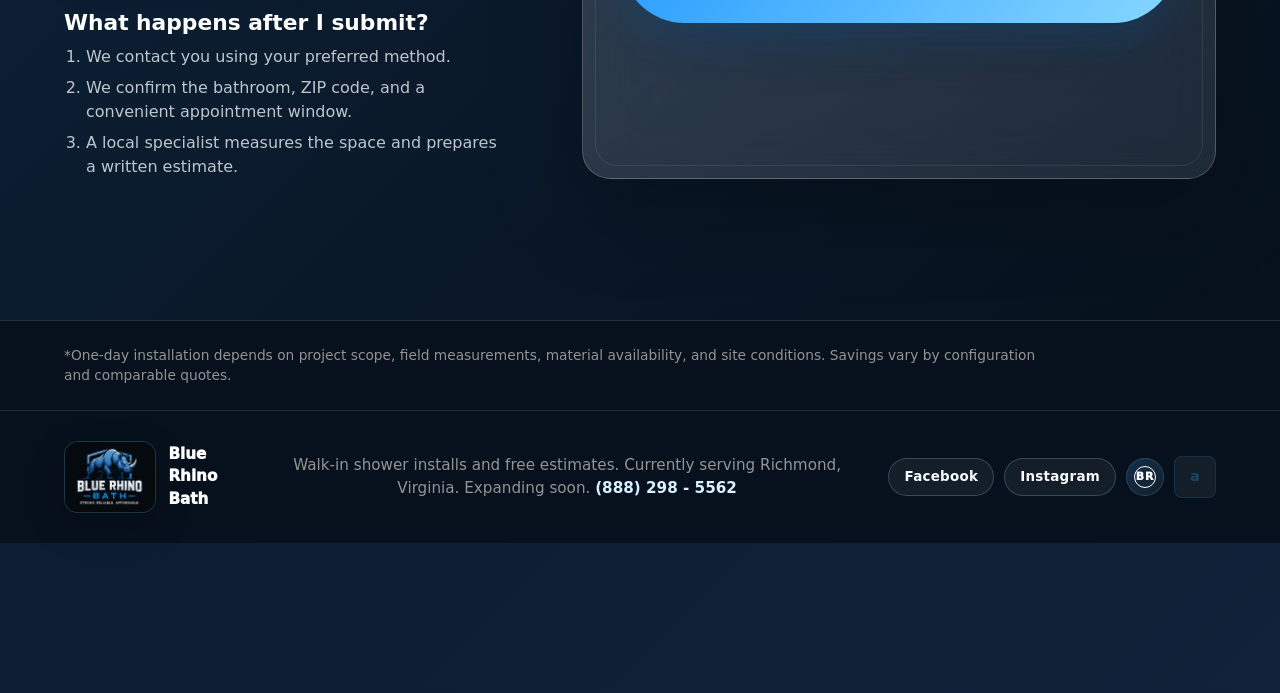
==== commit 1d44c03d: "Add visitor tracking disclosure and consent" ====
--- a/index.html
+++ b/index.html
@@ -23,7 +23,7 @@
     <meta name="twitter:image" content="https://bluerhinobath.com/assets/social-share.png">
     <link rel="image_src" href="https://bluerhinobath.com/assets/social-share.png">
     <link rel="icon" href="assets/blue-rhino-icon-transparent.png" type="image/png">
-    <link rel="stylesheet" href="styles.css?v=20261028-1">
+    <link rel="stylesheet" href="styles.css?v=20261029-1">
     <script type="application/ld+json">
       {
         "@context": "https://schema.org",
@@ -293,6 +293,6 @@
       </span>
     </footer>
 
-    <script src="script.js?v=20261028-2"></script>
+    <script src="script.js?v=20261029-1"></script>
   </body>
 </html>
--- a/styles.css
+++ b/styles.css
@@ -1476,6 +1476,90 @@
   }
 }
 
+.tracking-disclosure-visible {
+  padding-bottom: 150px;
+}
+
+.tracking-disclosure {
+  position: fixed;
+  z-index: 1000;
+  right: 0;
+  bottom: 0;
+  left: 0;
+  display: grid;
+  grid-template-columns: minmax(0, 1fr) auto;
+  gap: 24px;
+  align-items: center;
+  padding: 18px clamp(20px, 5vw, 72px);
+  border-top: 1px solid rgba(124, 198, 242, 0.42);
+  background: #071b2b;
+  color: #fff;
+  box-shadow: 0 -10px 32px rgba(4, 18, 30, 0.28);
+}
+
+.tracking-disclosure-copy {
+  max-width: 980px;
+}
+
+.tracking-disclosure-copy strong {
+  display: block;
+  margin-bottom: 5px;
+  font-size: 1rem;
+}
+
+.tracking-disclosure-copy p {
+  margin: 0;
+  color: #d8e7f1;
+  font-size: 0.86rem;
+  line-height: 1.45;
+}
+
+.tracking-disclosure-actions {
+  display: flex;
+  gap: 10px;
+}
+
+.tracking-disclosure-actions button {
+  min-width: 96px;
+  min-height: 42px;
+  padding: 10px 16px;
+  border: 1px solid #60bff2;
+  border-radius: 6px;
+  font-weight: 800;
+  cursor: pointer;
+}
+
+.tracking-allow {
+  background: #33aceb;
+  color: #041725;
+}
+
+.tracking-decline {
+  background: transparent;
+  color: #fff;
+}
+
+.privacy-choices-button {
+  position: fixed;
+  z-index: 800;
+  bottom: 10px;
+  left: 10px;
+  padding: 6px 9px;
+  border: 1px solid rgba(255, 255, 255, 0.32);
+  border-radius: 5px;
+  background: rgba(7, 27, 43, 0.88);
+  color: #d8e7f1;
+  font: inherit;
+  font-size: 0.68rem;
+  cursor: pointer;
+}
+
+.privacy-choices-button:hover,
+.privacy-choices-button:focus-visible {
+  background: #0b3450;
+  color: #fff;
+}
+
 @media (max-width: 980px) {
   .site-header {
     grid-template-columns: 1fr auto;
@@ -1535,6 +1619,25 @@
 }
 
 @media (max-width: 680px) {
+  .tracking-disclosure-visible {
+    padding-bottom: 250px;
+  }
+
+  .tracking-disclosure {
+    grid-template-columns: 1fr;
+    gap: 14px;
+    padding: 16px 18px;
+  }
+
+  .tracking-disclosure-actions {
+    display: grid;
+    grid-template-columns: 1fr 1fr;
+  }
+
+  .tracking-disclosure-actions button {
+    width: 100%;
+  }
+
   .site-header {
     min-height: 68px;
     padding: 12px 16px;
